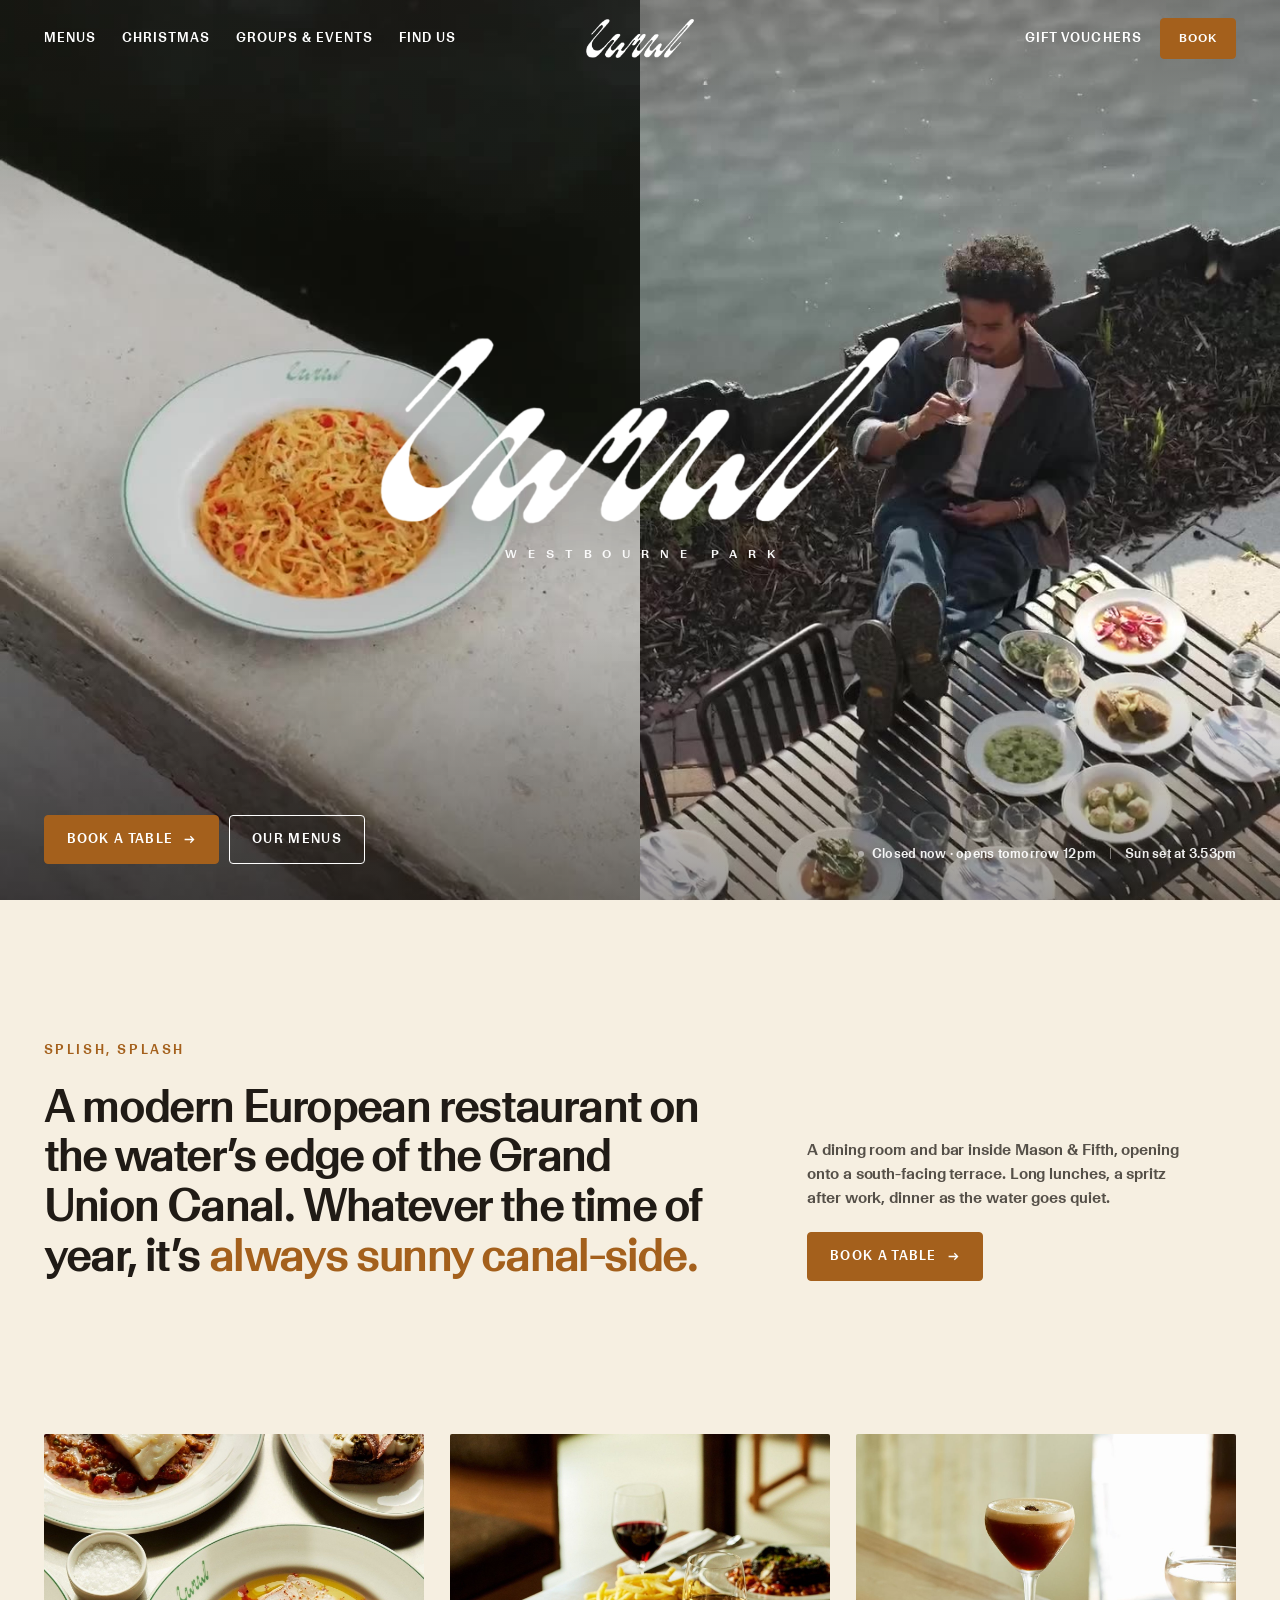
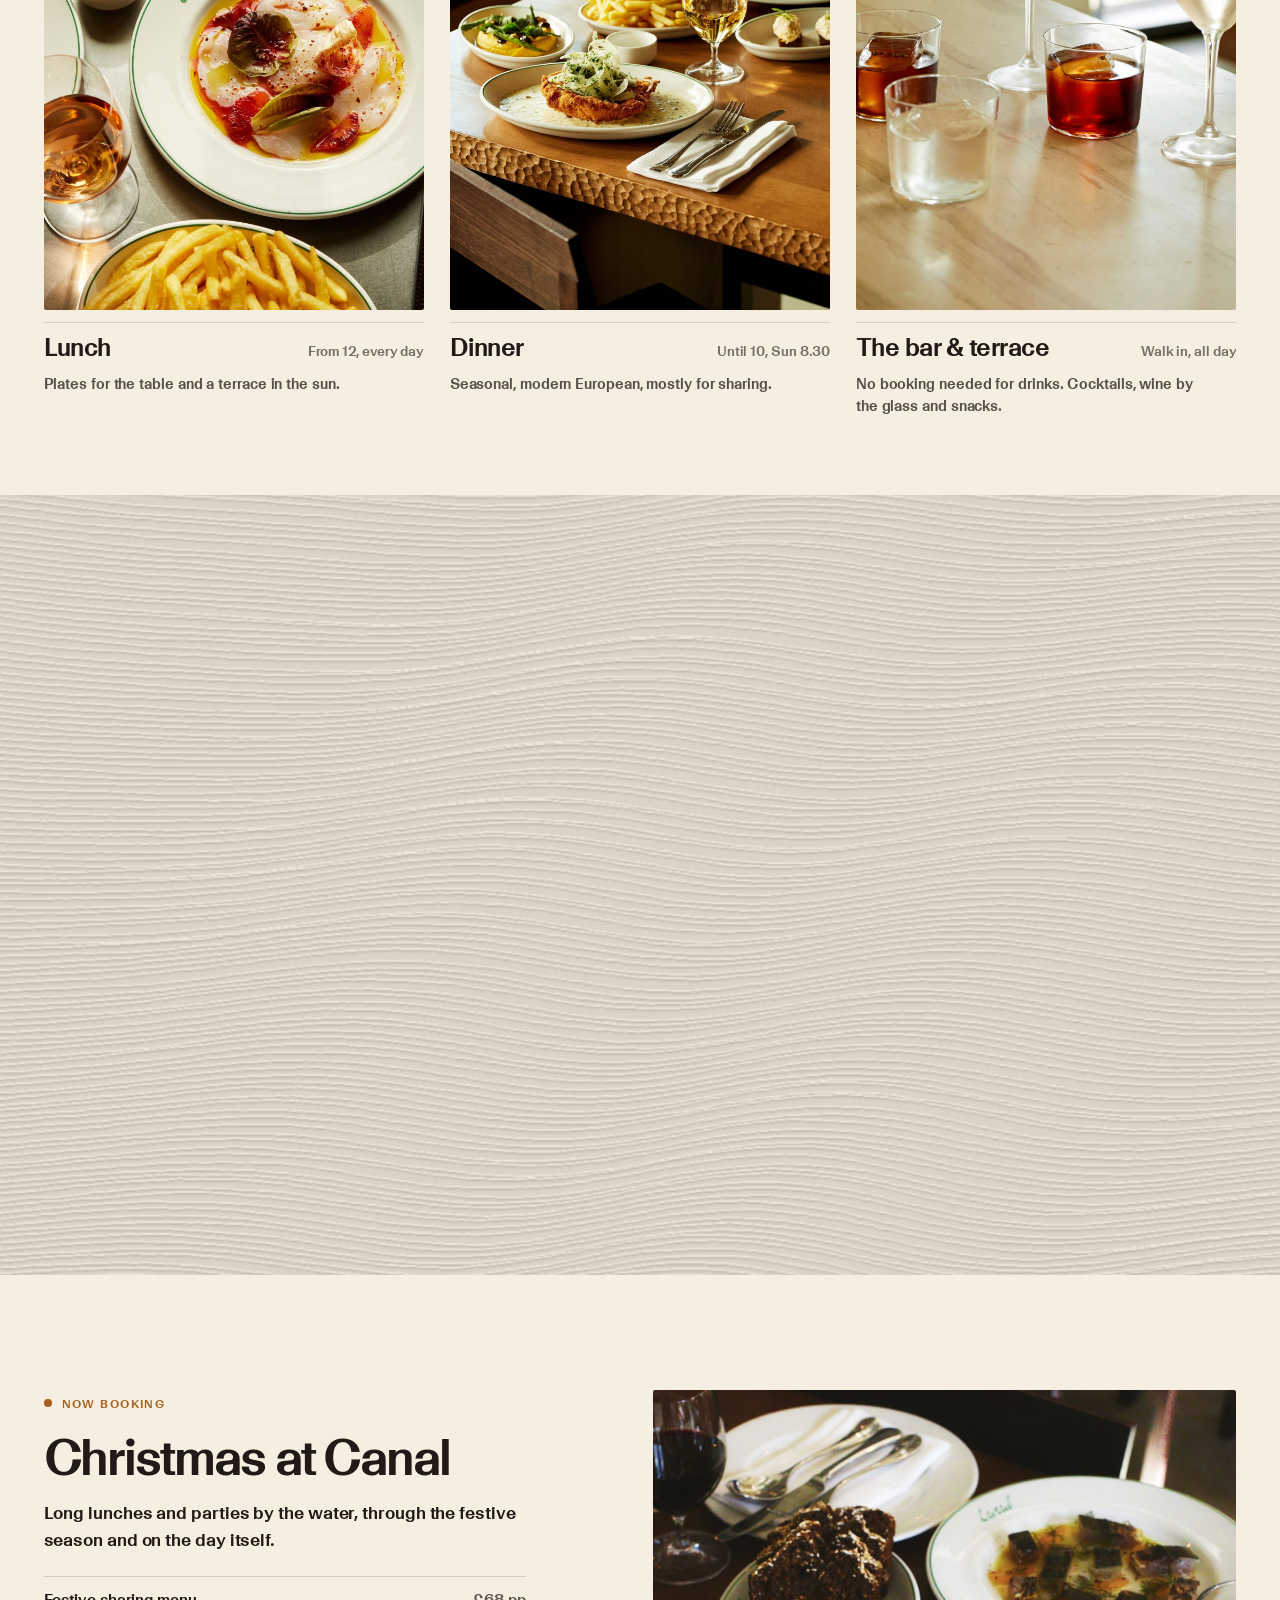
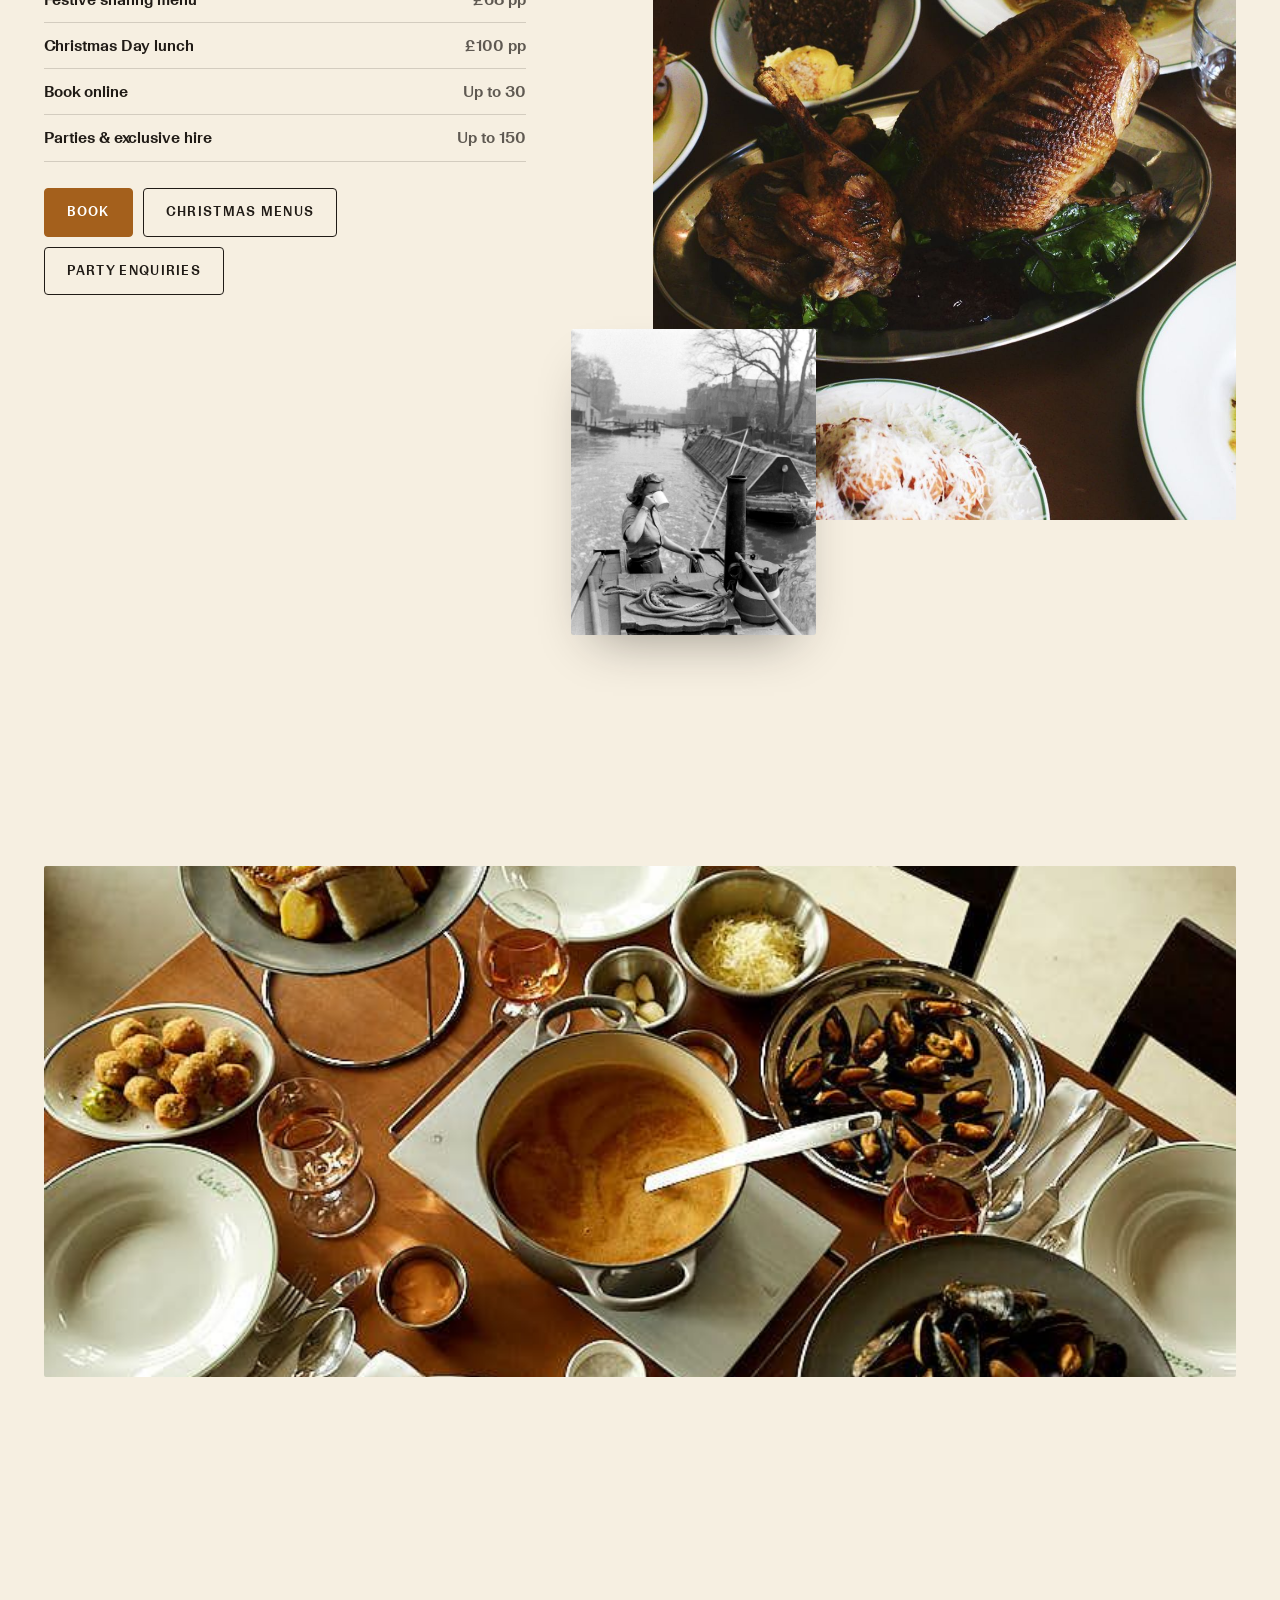
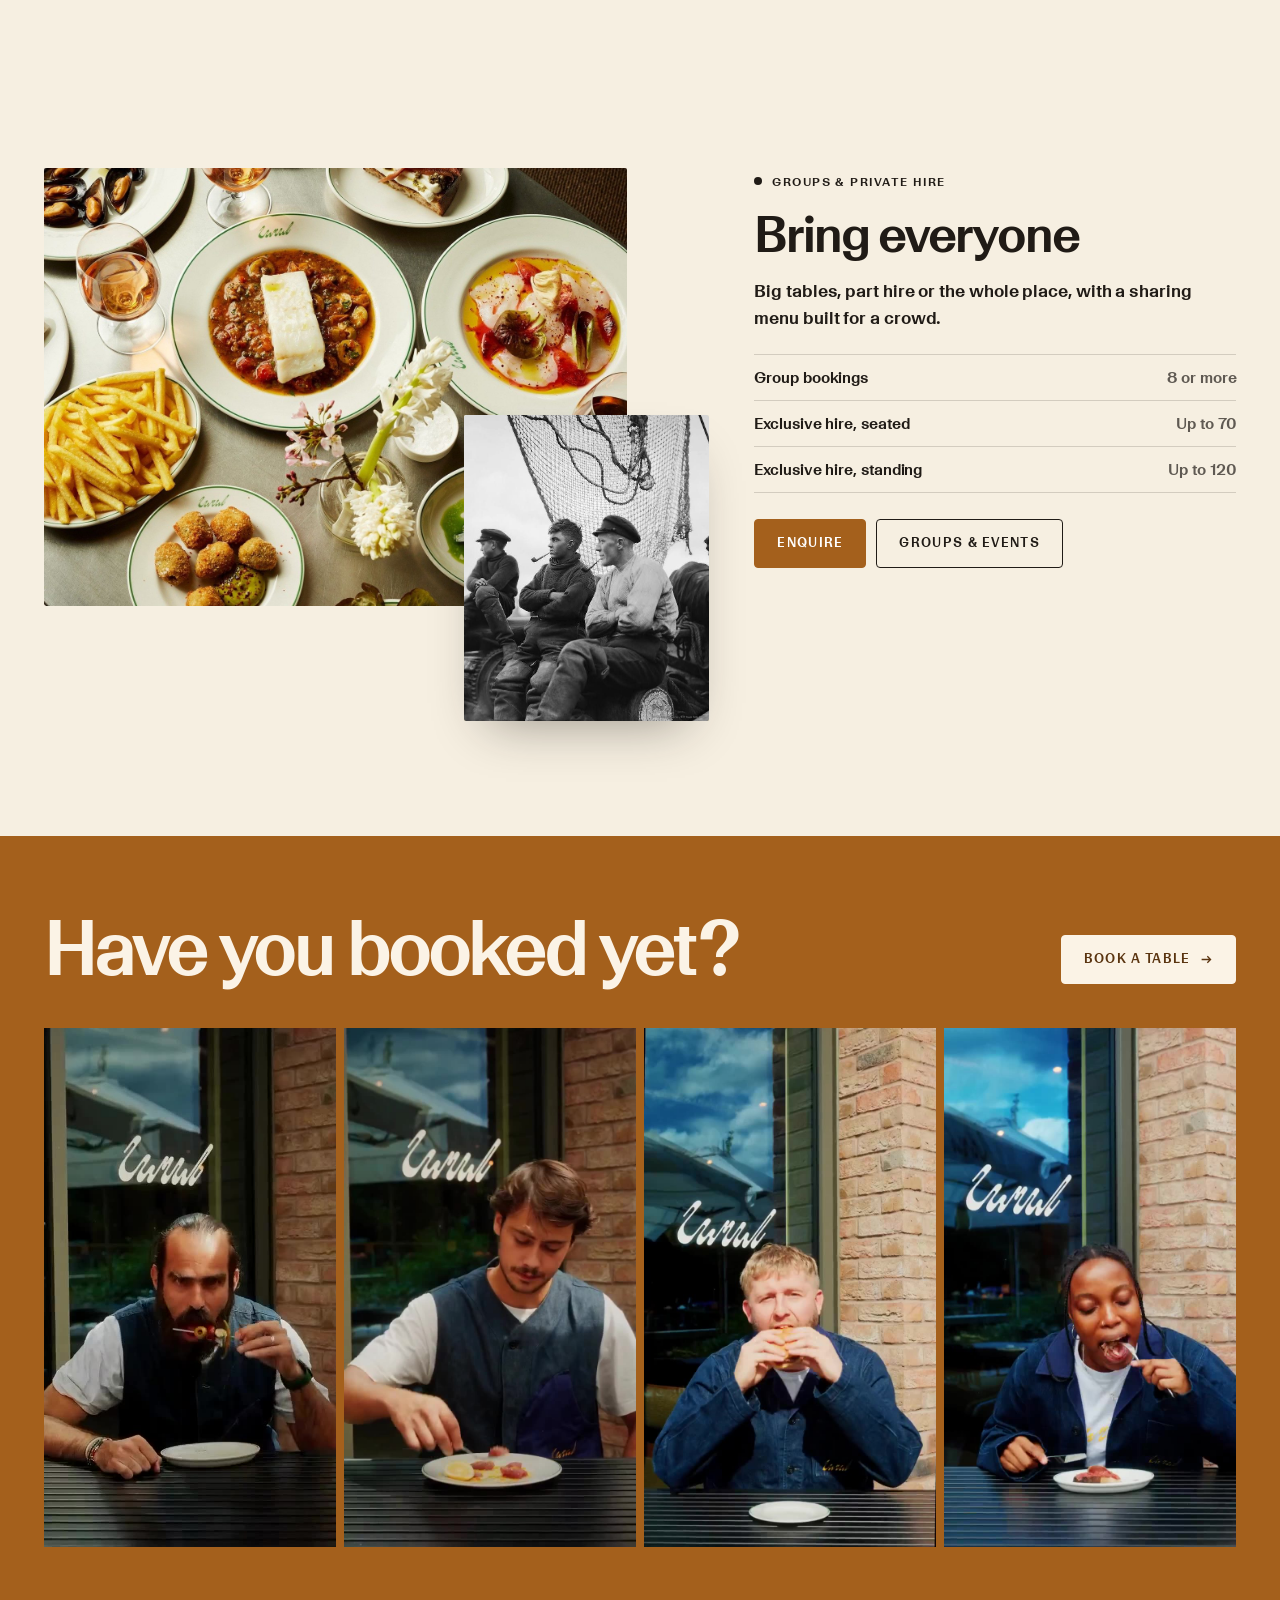
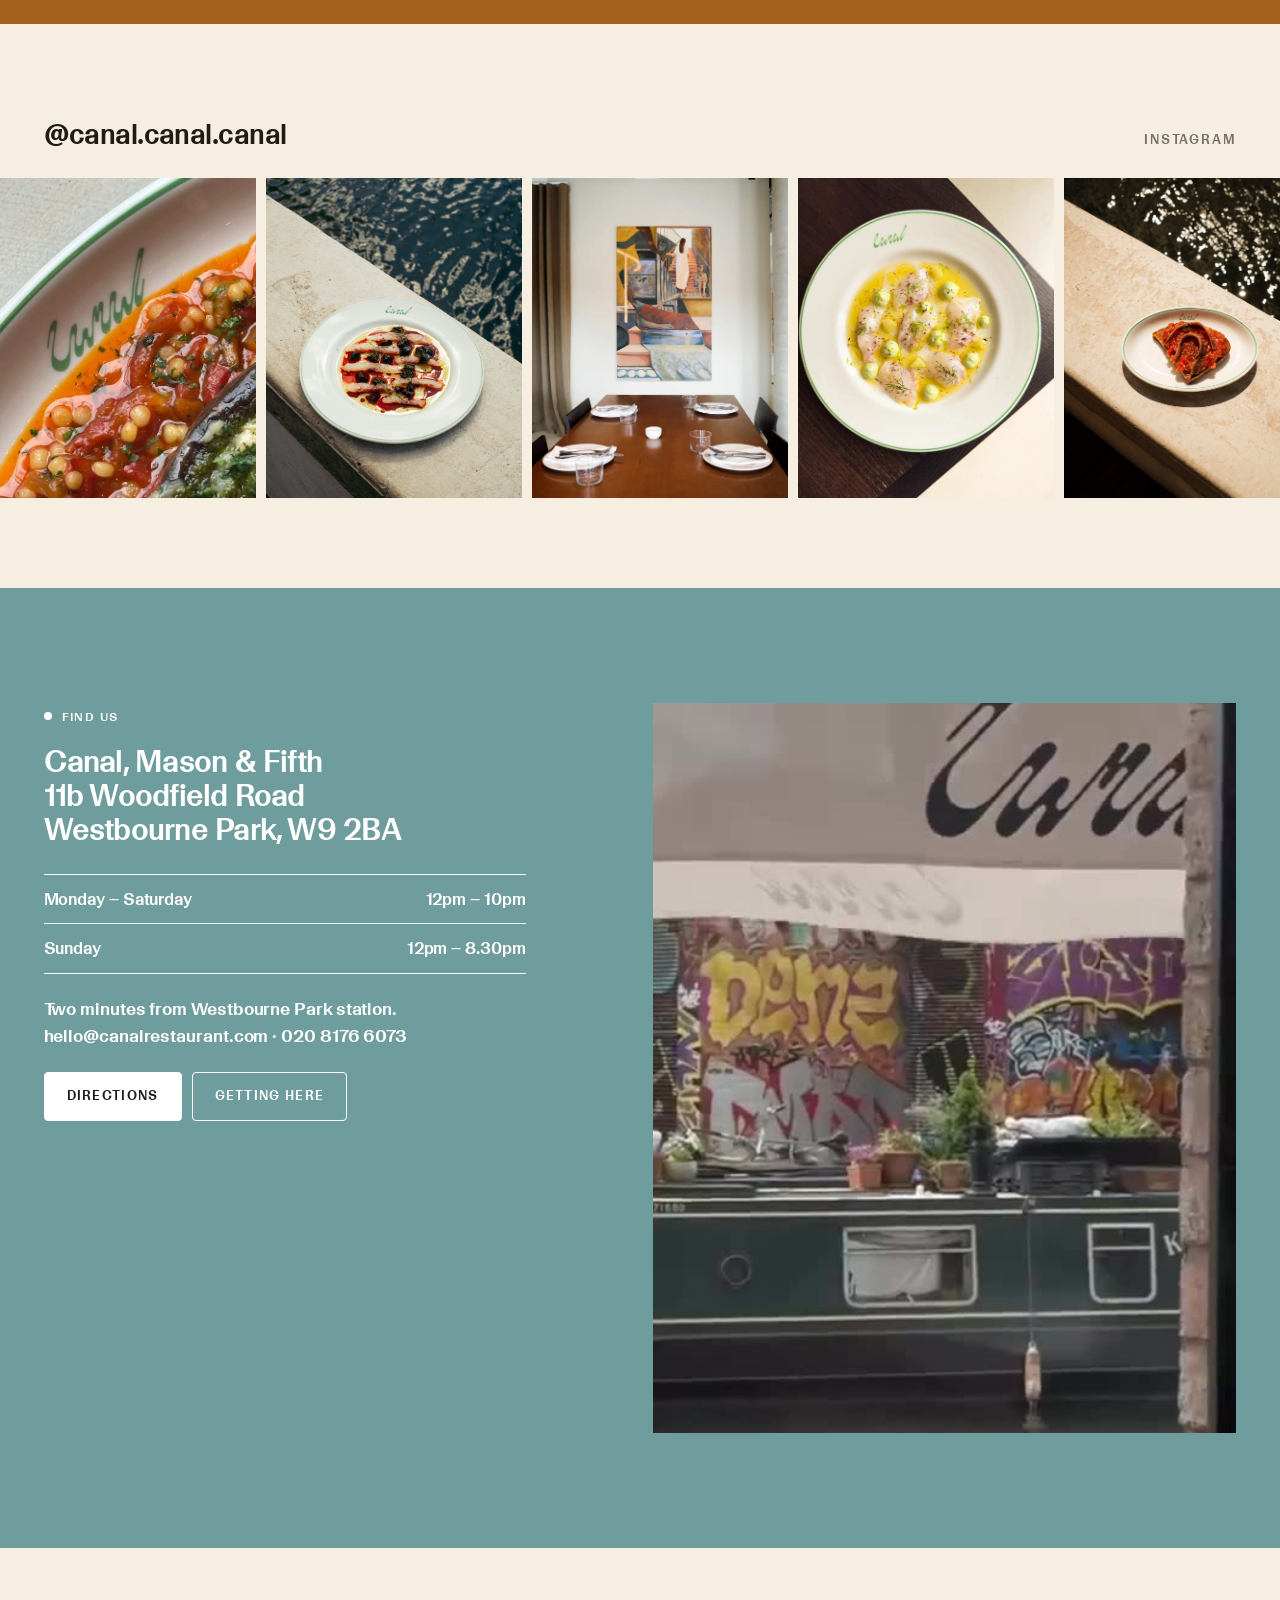
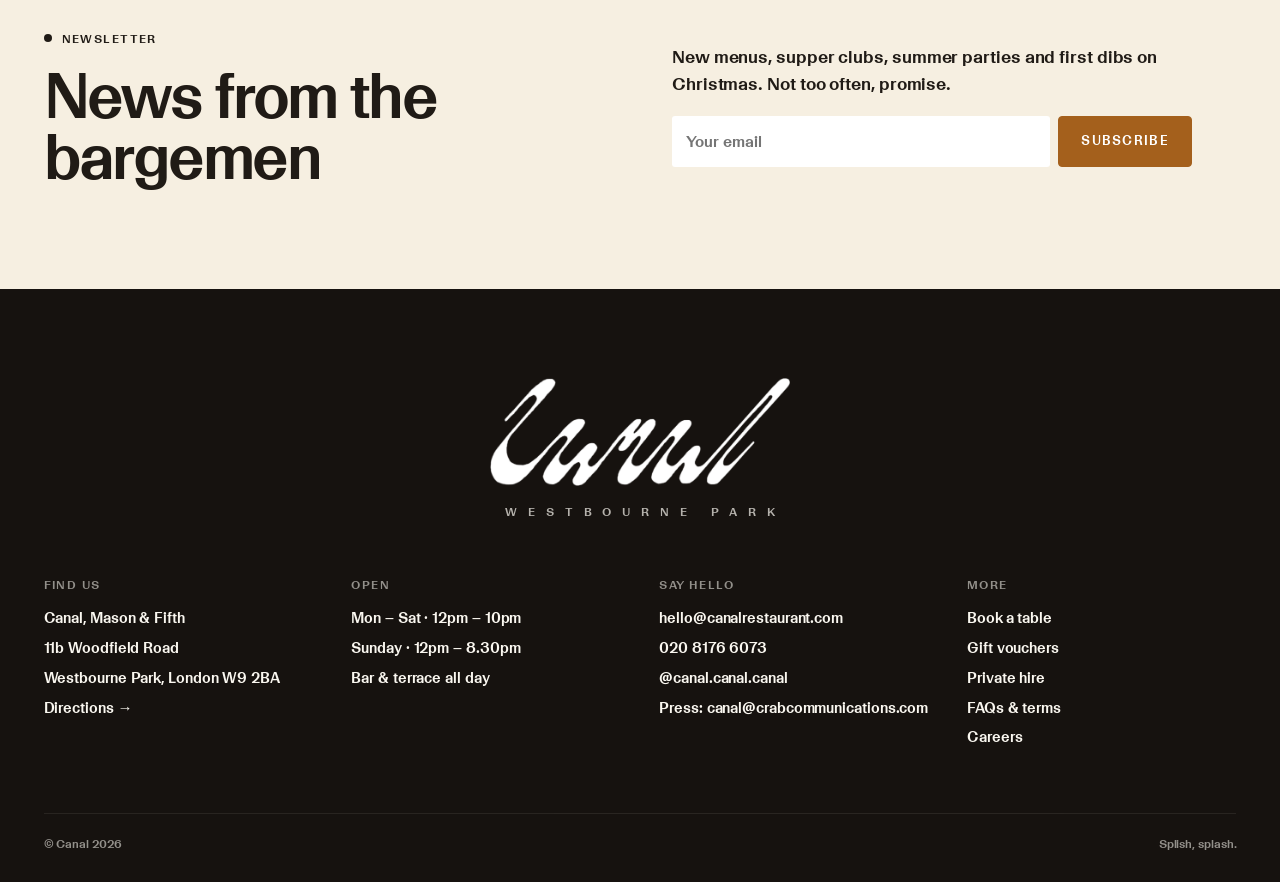
==== index.html @ 9f51e5ac "Christmas price line: normal case Co-Authored-By: Claude Opus 5.5 <noreply@anthropic.com> Claude-Ses" ====
<!DOCTYPE html>
<html lang="en-GB">
<head>
<meta charset="utf-8">
<meta name="viewport" content="width=device-width, initial-scale=1">
<title>Canal | Waterside Restaurant & Terrace, Westbourne Park</title>
<meta name="description" content="Canal is a modern European restaurant on the Grand Union Canal at Westbourne Park, with a sun-soaked south-facing terrace, seasonal menus and cocktails by the water.">
<link rel="canonical" href="https://www.canalrestaurant.com/">
<meta property="og:type" content="website"><meta property="og:title" content="Canal | Waterside Restaurant & Terrace, Westbourne Park">
<meta property="og:description" content="Canal is a modern European restaurant on the Grand Union Canal at Westbourne Park, with a sun-soaked south-facing terrace, seasonal menus and cocktails by the water."><meta property="og:image" content="https://www.canalrestaurant.com/img/og.jpg">
<meta name="twitter:card" content="summary_large_image">
<meta name="theme-color" content="#F8B830">
<link rel="icon" href="img/logo-caramel.png">
<link rel="preload" href="fonts/GeigyLLSub-Medium.woff" as="font" type="font/woff" crossorigin>
<link rel="stylesheet" href="css/style.css?v=29">
<script type="application/ld+json">
{"@context":"https://schema.org","@type":"Restaurant","name":"Canal","url":"https://www.canalrestaurant.com/",
"telephone":"+442081766073","email":"hello@canalrestaurant.com","servesCuisine":"Modern European","priceRange":"££",
"address":{"@type":"PostalAddress","streetAddress":"11b Woodfield Road","addressLocality":"London","postalCode":"W9 2BA","addressCountry":"GB"},
"openingHoursSpecification":[{"@type":"OpeningHoursSpecification","dayOfWeek":["Monday","Tuesday","Wednesday","Thursday","Friday","Saturday"],"opens":"12:00","closes":"22:00"},
{"@type":"OpeningHoursSpecification","dayOfWeek":"Sunday","opens":"12:00","closes":"20:30"}],
"acceptsReservations":"https://www.sevenrooms.com/explore/canalrestaurant/reservations/create/search/","sameAs":["https://www.instagram.com/canal.canal.canal/"]}
</script>
</head>
<body>
<header class="header">
  <nav class="nav" aria-label="Main"><a href="menus.html">Menus</a><a href="festive.html">Christmas</a><a href="groups.html">Groups & events</a><a href="find-us.html">Find us</a></nav>
  <button class="burger" aria-label="Open menu" aria-expanded="false"><span></span><span></span><span></span></button>
  <a class="logo" href="index.html" aria-label="Canal — home"></a>
  <div class="header-right">
    <a class="small" href="https://canalrestaurant.giftpro.co.uk/" target="_blank" rel="noopener">Gift vouchers</a>
    <a class="btn" href="https://www.sevenrooms.com/explore/canalrestaurant/reservations/create/search/" target="_blank" rel="noopener">Book</a>
  </div>
</header>
<div class="menu">
  <a class="big" href="index.html">Home</a><a class="big" href="menus.html">Menus</a><a class="big" href="festive.html">Christmas</a><a class="big" href="groups.html">Groups & events</a><a class="big" href="find-us.html">Find us</a><a class="big" href="faq.html">FAQs</a>
  <div class="menu-foot">
    <a class="btn" href="https://www.sevenrooms.com/explore/canalrestaurant/reservations/create/search/" target="_blank" rel="noopener" style="align-self:flex-start">Book a table</a>
    <a href="https://canalrestaurant.giftpro.co.uk/" target="_blank" rel="noopener">Gift vouchers</a>
    <span>11b Woodfield Road, W9 2BA · 020 8176 6073</span>
  </div>
</div>

<section class="hero split">
  <div class="media">
    <video autoplay muted loop playsinline poster="video/v-wall-pasta.jpg" aria-label="A plate of pasta on the canal wall, the water moving behind"><source src="video/v-wall-pasta.mp4" type="video/mp4"></video>
    <video autoplay muted loop playsinline poster="video/v-terrace-man.jpg" aria-label="Lunch on the terrace beside the canal, seen from above"><source src="video/v-terrace-man.mp4" type="video/mp4"></video>
    <video class="m-only" autoplay muted loop playsinline poster="video/v-terrace-table.jpg" aria-label="A group at lunch on the terrace, seen from above"><source src="video/v-terrace-table.mp4" type="video/mp4"></video>
  </div>
  <div class="center">
    <img src="img/logo-white.png" alt="Canal">
    <span class="spaced">Westbourne Park</span>
  </div>
  <div class="foot">
    <div>
      <div class="btns"><a class="btn" href="https://www.sevenrooms.com/explore/canalrestaurant/reservations/create/search/" target="_blank" rel="noopener">Book a table <svg viewBox="0 0 16 16" fill="none" stroke="currentColor" stroke-width="1.6"><path d="M2 8h11M9 4l4 4-4 4"/></svg></a><a class="btn line" href="menus.html">Our menus</a></div>
    </div>
    <div class="live" data-live aria-live="polite"><span class="live-item">Mon – Sat 12 – 10pm</span><span class="live-item">Sun 12 – 8.30pm</span></div>
  </div>
</section>

<section class="intro-sec">
  <div class="wrap intro-grid">
    <div><p class="splish rv">Splish, splash</p>
    <p class="statement rv">A modern European restaurant on the water’s edge of the Grand Union Canal. Whatever the time of year, it’s <em>always sunny canal-side.</em></p></div>
    <div class="rv"><p class="body" style="margin-bottom:22px">A dining room and bar inside Mason &amp; Fifth, opening onto a south-facing terrace. Long lunches, a spritz after work, dinner as the water goes quiet.</p>
      <div class="btns"><a class="btn" href="https://www.sevenrooms.com/explore/canalrestaurant/reservations/create/search/" target="_blank" rel="noopener">Book a table <svg viewBox="0 0 16 16" fill="none" stroke="currentColor" stroke-width="1.6"><path d="M2 8h11M9 4l4 4-4 4"/></svg></a></div></div>
  </div>
</section>

<!-- Lunch / dinner / festive -->
<section class="sec s">
  <div class="wrap services swipe">
    <a class="rv" href="menus.html"><div class="ph "><img src="img/plates-overhead-a.jpg" alt="Lunch plates on the table at Canal" loading="lazy"></div><div class="row"><h3>Lunch</h3><span>From 12, every day</span></div><p>Plates for the table and a terrace in the sun.</p></a>
    <a class="rv" href="menus.html"><div class="ph "><img src="img/table-schnitzel.jpg" alt="Dinner at Canal with a glass of wine" loading="lazy"></div><div class="row"><h3>Dinner</h3><span>Until 10, Sun 8.30</span></div><p>Seasonal, modern European, mostly for sharing.</p></a>
    <a class="rv" href="menus.html#drinks"><div class="ph "><img src="img/cocktails.jpg" alt="Cocktails on the bar at Canal" loading="lazy"></div><div class="row"><h3>The bar &amp; terrace</h3><span>Walk in, all day</span></div><p>No booking needed for drinks. Cocktails, wine by the glass and snacks.</p></a>
  </div>
</section>

<!-- Menus -->
<section class="menu-reveal" data-reveal>
  <div class="wrap">
    <div class="top rv"><span>Sample menus</span><span>Changes through the week</span></div>
    <a class="mr-row rv" href="menus.html" data-img="img/wall-crudo.jpg"><span class="w">Food</span><span class="m">Lunch &amp; dinner, mostly for sharing</span><img class="thumb" src="img/wall-crudo.jpg" alt=""><svg viewBox="0 0 16 16" fill="none" stroke="currentColor" stroke-width="1.6"><path d="M2 8h11M9 4l4 4-4 4"/></svg></a>
    <a class="mr-row rv" href="menus.html#drinks" data-img="img/cocktails.jpg"><span class="w">Drinks</span><span class="m">Cocktails, beer &amp; wine by the glass</span><img class="thumb" src="img/cocktails.jpg" alt=""><svg viewBox="0 0 16 16" fill="none" stroke="currentColor" stroke-width="1.6"><path d="M2 8h11M9 4l4 4-4 4"/></svg></a>
    <a class="mr-row rv" href="festive.html" data-img="img/festive2.jpg"><span class="w">Christmas</span><span class="m">Festive sharing menu &amp; Christmas Day</span><img class="thumb" src="img/festive2.jpg" alt=""><svg viewBox="0 0 16 16" fill="none" stroke="currentColor" stroke-width="1.6"><path d="M2 8h11M9 4l4 4-4 4"/></svg></a>
  </div>
  <div class="mr-float" aria-hidden="true"><img alt=""></div>
</section>

<!-- What's on now -->
<section class="sec">
  <div class="wrap feat">
    <div class="txt rv">
      <span class="tag" style="color:var(--caramel)">Now booking</span>
      <h2>Christmas at Canal</h2>
      <p class="lead">Long lunches and parties by the water, through the festive season and on the day itself.</p>
      <ul class="facts">
        <li><span>Festive sharing menu</span><span>£68 pp</span></li>
        <li><span>Christmas Day lunch</span><span>£100 pp</span></li>
        <li><span>Book online</span><span>Up to 30</span></li>
        <li><span>Parties &amp; exclusive hire</span><span>Up to 150</span></li>
      </ul>
      <div class="btns"><a class="btn" href="https://www.sevenrooms.com/explore/canalrestaurant/reservations/create/search/" target="_blank" rel="noopener">Book</a><a class="btn line" href="festive.html">Christmas menus</a><a class="btn line" href="https://hamrestaurants.tripleseat.com/party_request/43999" target="_blank" rel="noopener">Party enquiries</a></div>
    </div>
    <div class="media rv">
      <div class="ph big"><img src="img/xmas-5.jpg" alt="Christmas Day lunch at Canal, roast duck in the middle of the table" loading="lazy"></div>
      <figure class="small arch"><div class="ph"><img src="img/archive-barge.jpg" alt="Archive photograph of a woman with a mug on a working barge" loading="lazy"></div></figure>
    </div>
  </div>
</section>

<!-- Bouillabaisse -->
<section class="sec">
  <div class="wrap">
    <div class="ph rv" style="aspect-ratio:21/9"><img src="img/bouillabaisse.jpg" alt="Bouillabaisse served at the table" loading="lazy"></div>
    <div class="wide-txt rv">
      <h2>Bouillabaisse by the water</h2>
      <div><p class="lead">Inspired by Marseille, served in courses for the table. £75 per person, for groups of 6 or more.</p>
        <div class="btns"><a class="btn" href="https://hamrestaurants.tripleseat.com/party_request/43999" target="_blank" rel="noopener">Enquire</a><a class="btn line" href="menus.html#bouillabaisse">View menu</a></div></div>
    </div>
  </div>
</section>

<!-- Groups -->
<section class="sec">
  <div class="wrap feat flip">
    <div class="txt rv">
      <span class="tag">Groups &amp; private hire</span>
      <h2>Bring everyone</h2>
      <p class="lead">Big tables, part hire or the whole place, with a sharing menu built for a crowd.</p>
      <ul class="facts">
        <li><span>Group bookings</span><span>8 or more</span></li>
        <li><span>Exclusive hire, seated</span><span>Up to 70</span></li>
        <li><span>Exclusive hire, standing</span><span>Up to 120</span></li>
      </ul>
      <div class="btns"><a class="btn" href="https://hamrestaurants.tripleseat.com/party_request/43999" target="_blank" rel="noopener">Enquire</a><a class="btn line" href="groups.html">Groups &amp; events</a></div>
    </div>
    <div class="media rv">
      <div class="ph big land"><img src="img/spread-spring.jpg" alt="A long table of sharing plates" loading="lazy"></div>
      <figure class="small arch"><div class="ph"><img src="img/archive-fishermen.jpg" alt="Archive photograph of three fishermen sitting together on deck" loading="lazy"></div></figure>
    </div>
  </div>
</section>

<!-- Staff -->
<section class="sec s booked-band">
  <div class="wrap">
    <div class="booked rv"><h2>Have you booked yet?</h2><div class="btns"><a class="btn" href="https://www.sevenrooms.com/explore/canalrestaurant/reservations/create/search/" target="_blank" rel="noopener">Book a table <svg viewBox="0 0 16 16" fill="none" stroke="currentColor" stroke-width="1.6"><path d="M2 8h11M9 4l4 4-4 4"/></svg></a></div></div>
    <div class="team swipe rv">
      <div class="vid "><video data-inview autoplay muted loop playsinline preload="metadata" poster="video/v-team-1.jpg" aria-label="A member of the Canal team at lunch"><source src="video/v-team-1.mp4" type="video/mp4"></video></div>
      <div class="vid "><video data-inview autoplay muted loop playsinline preload="metadata" poster="video/v-team-2.jpg" aria-label="A member of the Canal team at lunch"><source src="video/v-team-2.mp4" type="video/mp4"></video></div>
      <div class="vid "><video data-inview autoplay muted loop playsinline preload="metadata" poster="video/v-team-3.jpg" aria-label="A member of the Canal team at lunch"><source src="video/v-team-3.mp4" type="video/mp4"></video></div>
      <div class="vid "><video data-inview autoplay muted loop playsinline preload="metadata" poster="video/v-team-4.jpg" aria-label="A member of the Canal team at lunch"><source src="video/v-team-4.mp4" type="video/mp4"></video></div>
    </div>
  </div>
</section>

<!-- Instagram -->
<section class="ig" aria-label="Canal on Instagram">
  <div class="wrap ig-head"><a href="https://www.instagram.com/canal.canal.canal/" target="_blank" rel="noopener">@canal.canal.canal</a><span>Instagram</span></div>
  <div class="ig-track"><a href="https://www.instagram.com/canal.canal.canal/" target="_blank" rel="noopener" tabindex="-1"><img src="img/plate-logo.jpg" alt="" loading="lazy"></a><a href="https://www.instagram.com/canal.canal.canal/" target="_blank" rel="noopener" tabindex="-1"><img src="img/wall-crudo.jpg" alt="" loading="lazy"></a><a href="https://www.instagram.com/canal.canal.canal/" target="_blank" rel="noopener" tabindex="-1"><img src="img/mural.jpg" alt="" loading="lazy"></a><a href="https://www.instagram.com/canal.canal.canal/" target="_blank" rel="noopener" tabindex="-1"><img src="img/crudo.jpg" alt="" loading="lazy"></a><a href="https://www.instagram.com/canal.canal.canal/" target="_blank" rel="noopener" tabindex="-1"><img src="img/wall-toast.jpg" alt="" loading="lazy"></a><a href="https://www.instagram.com/canal.canal.canal/" target="_blank" rel="noopener" tabindex="-1"><img src="img/olives.jpg" alt="" loading="lazy"></a><a href="https://www.instagram.com/canal.canal.canal/" target="_blank" rel="noopener" tabindex="-1"><img src="img/schnitzel.jpg" alt="" loading="lazy"></a><a href="https://www.instagram.com/canal.canal.canal/" target="_blank" rel="noopener" tabindex="-1"><img src="img/archive-tub.jpg" alt="" loading="lazy"></a><a href="https://www.instagram.com/canal.canal.canal/" target="_blank" rel="noopener" tabindex="-1"><img src="img/wall-lemon.jpg" alt="" loading="lazy"></a><a href="https://www.instagram.com/canal.canal.canal/" target="_blank" rel="noopener" tabindex="-1"><img src="img/art-wall.jpg" alt="" loading="lazy"></a><a href="https://www.instagram.com/canal.canal.canal/" target="_blank" rel="noopener" tabindex="-1"><img src="img/crudo-plate.jpg" alt="" loading="lazy"></a><a href="https://www.instagram.com/canal.canal.canal/" target="_blank" rel="noopener" tabindex="-1"><img src="img/archive-swimmer.jpg" alt="" loading="lazy"></a><a href="https://www.instagram.com/canal.canal.canal/" target="_blank" rel="noopener" tabindex="-1"><img src="img/plate-logo.jpg" alt="" loading="lazy"></a><a href="https://www.instagram.com/canal.canal.canal/" target="_blank" rel="noopener" tabindex="-1"><img src="img/wall-crudo.jpg" alt="" loading="lazy"></a><a href="https://www.instagram.com/canal.canal.canal/" target="_blank" rel="noopener" tabindex="-1"><img src="img/mural.jpg" alt="" loading="lazy"></a><a href="https://www.instagram.com/canal.canal.canal/" target="_blank" rel="noopener" tabindex="-1"><img src="img/crudo.jpg" alt="" loading="lazy"></a><a href="https://www.instagram.com/canal.canal.canal/" target="_blank" rel="noopener" tabindex="-1"><img src="img/wall-toast.jpg" alt="" loading="lazy"></a><a href="https://www.instagram.com/canal.canal.canal/" target="_blank" rel="noopener" tabindex="-1"><img src="img/olives.jpg" alt="" loading="lazy"></a><a href="https://www.instagram.com/canal.canal.canal/" target="_blank" rel="noopener" tabindex="-1"><img src="img/schnitzel.jpg" alt="" loading="lazy"></a><a href="https://www.instagram.com/canal.canal.canal/" target="_blank" rel="noopener" tabindex="-1"><img src="img/archive-tub.jpg" alt="" loading="lazy"></a><a href="https://www.instagram.com/canal.canal.canal/" target="_blank" rel="noopener" tabindex="-1"><img src="img/wall-lemon.jpg" alt="" loading="lazy"></a><a href="https://www.instagram.com/canal.canal.canal/" target="_blank" rel="noopener" tabindex="-1"><img src="img/art-wall.jpg" alt="" loading="lazy"></a><a href="https://www.instagram.com/canal.canal.canal/" target="_blank" rel="noopener" tabindex="-1"><img src="img/crudo-plate.jpg" alt="" loading="lazy"></a><a href="https://www.instagram.com/canal.canal.canal/" target="_blank" rel="noopener" tabindex="-1"><img src="img/archive-swimmer.jpg" alt="" loading="lazy"></a></div>
</section>

<!-- Find us -->
<section class="sec water">
  <div class="wrap feat">
    <div class="txt rv">
      <span class="tag">Find us</span>
      <p class="addr">Canal, Mason &amp; Fifth<br>11b Woodfield Road<br>Westbourne Park, W9 2BA</p>
      <ul class="hours"><li><span>Monday – Saturday</span><span>12pm – 10pm</span></li><li><span>Sunday</span><span>12pm – 8.30pm</span></li></ul>
      <p class="body" style="margin-top:22px">Two minutes from Westbourne Park station.<br>hello@canalrestaurant.com · 020 8176 6073</p>
      <div class="btns" style="margin-top:22px"><a class="btn white" href="https://maps.google.com/?q=Canal+Restaurant+11b+Woodfield+Road+London+W9+2BA" target="_blank" rel="noopener">Directions</a><a class="btn line" href="find-us.html">Getting here</a></div>
    </div>
    <div class="media rv">
      <div class="vid big"><video data-inview autoplay muted loop playsinline preload="metadata" poster="video/v-exterior.jpg" aria-label="The Canal canopy over the terrace and the canal"><source src="video/v-exterior.mp4" type="video/mp4"></video></div>
    </div>
  </div>
</section>

<section class="sec s ">
  <div class="wrap grid2">
    <div class="rv"><span class="tag">Newsletter</span><h2 class="h2">News from the bargemen</h2></div>
    <div class="rv">
      <p class="body" style="margin-bottom:18px">New menus, supper clubs, summer parties and first dibs on Christmas. Not too often, promise.</p>
      <form class="signup"><label class="sr" for="em">Email</label><input id="em" type="email" placeholder="Your email" required><button class="btn" type="submit">Subscribe</button></form>
      <p class="msg" aria-live="polite"></p>
    </div>
  </div>
</section>

<footer class="footer">
  <div class="wrap">
    <img class="big-logo" src="img/logo-white.png" alt="Canal">
    <span class="spaced">Westbourne Park</span>
    <div class="fgrid">
      <div><h4>Find us</h4><ul><li>Canal, Mason &amp; Fifth</li><li>11b Woodfield Road</li><li>Westbourne Park, London W9 2BA</li><li><a href="https://maps.google.com/?q=Canal+Restaurant+11b+Woodfield+Road+London+W9+2BA" target="_blank" rel="noopener">Directions →</a></li></ul></div>
      <div><h4>Open</h4><ul><li>Mon – Sat · 12pm – 10pm</li><li>Sunday · 12pm – 8.30pm</li><li>Bar &amp; terrace all day</li></ul></div>
      <div><h4>Say hello</h4><ul><li><a href="mailto:hello@canalrestaurant.com">hello@canalrestaurant.com</a></li><li><a href="tel:+442081766073">020 8176 6073</a></li><li><a href="https://www.instagram.com/canal.canal.canal/" target="_blank" rel="noopener">@canal.canal.canal</a></li><li>Press: <a href="mailto:canal@crabcommunications.com">canal@crabcommunications.com</a></li></ul></div>
      <div><h4>More</h4><ul><li><a href="https://www.sevenrooms.com/explore/canalrestaurant/reservations/create/search/" target="_blank" rel="noopener">Book a table</a></li><li><a href="https://canalrestaurant.giftpro.co.uk/" target="_blank" rel="noopener">Gift vouchers</a></li><li><a href="groups.html">Private hire</a></li><li><a href="faq.html">FAQs &amp; terms</a></li><li><a href="mailto:careers@canalrestaurant.com">Careers</a></li></ul></div>
    </div>
    <div class="fbottom"><span>© Canal 2026</span><span>Splish, splash.</span></div>
  </div>
</footer>
<script src="js/config.js?v=7"></script>
<script src="js/site.js?v=9"></script>
<script src="js/live.js?v=7"></script>
<script src="js/ripple.js?v=7"></script>
<script src="js/menus.js?v=7"></script>
</body>
</html>
---- css/style.css ----
/* ============================================================
   CANAL — Westbourne Park
   One typeface (Geigy LL Sub, as on the current site) + the script logo.
   Palette lifted from the brand: butter, mustard, caramel, blush, canal water, ink.
   ============================================================ */

@font-face{
  font-family:"Geigy";
  src:url("../fonts/GeigyLLSub-Medium.woff") format("woff");
  font-weight:400 700;font-style:normal;font-display:swap;
}

:root{
  --paper:#FAF7F0;
  --butter:#FFF3BD;
  --mustard:#F8B830;
  --caramel:#A4601C;
  --caramel-deep:#8A4F14;
  --blush:#FFDEDE;
  --pink:#F099A0;
  --water:#6F9C9C;
  --water-deep:#4E7C7D;
  --ink:#201B16;
  --night:#201B16;
  --cream:#FAF7F0;
  --rim:#3F8A4F;
  --card:#EEE9A6;
  --line:rgba(32,27,22,.16);

  --font:"Geigy","Helvetica Neue",Helvetica,Arial,sans-serif;
  --max:1360px;
  --g:clamp(18px,3.4vw,48px);
  --ease:cubic-bezier(.22,.7,.2,1);
}

*{box-sizing:border-box}
html{scroll-behavior:smooth;-webkit-text-size-adjust:100%}
body{margin:0;background:var(--paper);color:var(--ink);font-family:var(--font);font-size:17px;line-height:1.45;letter-spacing:-.005em;-webkit-font-smoothing:antialiased}
img,video{display:block;max-width:100%}
a{color:inherit;text-decoration:none}
button{font:inherit;color:inherit}
h1,h2,h3,h4,p{margin:0}
h1,h2,h3{font-weight:500;letter-spacing:-.025em;line-height:1}
.wrap{max-width:var(--max);margin:0 auto;padding:0 var(--g)}
.sr{position:absolute;left:-9999px}

/* small label */
.tag{display:inline-block;font-size:12px;letter-spacing:.12em;text-transform:uppercase;margin-bottom:18px}
.tag::before{content:"";display:inline-block;width:8px;height:8px;border-radius:50%;background:currentColor;margin-right:10px;vertical-align:1px}

/* spaced C A N A L under the script, as on the lockup */
.spaced{letter-spacing:.9em;text-transform:uppercase;font-size:12px;padding-left:.9em}

/* ---------- Buttons ---------- */
.btn{display:inline-flex;align-items:center;gap:10px;padding:14px 22px;border-radius:4px;background:var(--caramel);color:#fff;font-size:13px;letter-spacing:.1em;text-transform:uppercase;border:1px solid var(--caramel);transition:background .25s var(--ease),transform .25s var(--ease),color .25s;cursor:pointer;white-space:nowrap}
.btn:hover{background:var(--caramel-deep);border-color:var(--caramel-deep);transform:translateY(-2px)}
.btn.line{background:transparent;color:inherit;border-color:currentColor}
.btn.line:hover{background:var(--ink);color:var(--paper);border-color:var(--ink)}
.on-dark .btn.line:hover,.hero .btn.line:hover{background:#fff;color:var(--night);border-color:#fff}
.btn.white{background:#fff;color:var(--night);border-color:#fff}
.btn.white:hover{background:var(--butter);border-color:var(--butter)}
.btn svg{width:13px;height:13px}
.btns{display:flex;flex-wrap:wrap;gap:10px}
.arrow{display:inline-flex;align-items:center;gap:8px;white-space:nowrap;font-size:13px;letter-spacing:.1em;text-transform:uppercase;border-bottom:1px solid currentColor;padding-bottom:3px}
.arrow:hover{opacity:.65}
.arrow svg{width:13px;height:13px;flex:none}

/* ---------- Header ---------- */
.header{position:fixed;inset:0 0 auto;z-index:60;display:grid;grid-template-columns:1fr auto 1fr;align-items:center;padding:18px var(--g);color:#fff;transition:background .35s var(--ease),color .35s,padding .35s}
.header .logo{justify-self:center;display:block;width:108px;height:39px;background:url(../img/logo-white.png) center/contain no-repeat;transition:width .35s var(--ease)}
.header.solid{background:var(--paper);color:var(--ink);padding:12px var(--g);box-shadow:0 1px 0 var(--line)}
.header.solid .logo{background-image:url(../img/logo-ink.png);width:92px}
.nav{display:flex;gap:26px;font-size:13px;letter-spacing:.08em;text-transform:uppercase}
.nav a{position:relative;padding:4px 0}
.nav a::after{content:"";position:absolute;left:0;right:100%;bottom:0;height:1px;background:currentColor;transition:right .3s var(--ease)}
.nav a:hover::after,.nav a[aria-current=page]::after{right:0}
.header-right{justify-self:end;display:flex;gap:18px;align-items:center}
.header-right .small{font-size:13px;letter-spacing:.08em;text-transform:uppercase}
.header .btn{padding:11px 18px;font-size:12px}
.burger{display:none;background:none;border:0;cursor:pointer;padding:6px;justify-self:start}
.burger span{display:block;width:24px;height:1.5px;background:currentColor;margin:6px 0;transition:.3s var(--ease)}
.menu{position:fixed;inset:0;z-index:55;background:var(--mustard);color:var(--night);padding:110px var(--g) 40px;display:flex;flex-direction:column;gap:4px;transform:translateY(-102%);transition:transform .55s var(--ease)}
.menu{visibility:hidden;transition:transform .55s var(--ease),visibility 0s .55s}
.menu.open{transform:none;visibility:visible;transition:transform .55s var(--ease)}
.menu a.big{font-size:clamp(40px,11vw,64px);letter-spacing:-.03em;line-height:1.08}
.menu .menu-foot{margin-top:auto;display:flex;flex-direction:column;gap:10px;font-size:14px}
body.locked{overflow:hidden}
body.locked .header{color:var(--night);background:transparent;box-shadow:none}
body.locked .header .logo{background-image:url(../img/logo-ink.png)}
body.locked .burger span:nth-child(1){transform:translateY(7.5px) rotate(45deg)}
body.locked .burger span:nth-child(2){opacity:0}
body.locked .burger span:nth-child(3){transform:translateY(-7.5px) rotate(-45deg)}

/* ---------- Hero ---------- */
.hero{position:relative;height:100svh;min-height:600px;color:#fff;overflow:hidden;background:var(--night)}
.hero .media{position:absolute;inset:0}
.hero .media video,.hero .media img{width:100%;height:100%;object-fit:cover}
.hero::after{content:"";position:absolute;inset:0;background:linear-gradient(180deg,rgba(32,27,22,.35) 0%,rgba(32,27,22,0) 25%,rgba(32,27,22,0) 55%,rgba(32,27,22,.55) 100%)}
.hero .center{position:absolute;inset:0;z-index:2;display:flex;flex-direction:column;align-items:center;justify-content:center;gap:22px;text-align:center}
.hero .center img{width:min(62vw,560px);filter:drop-shadow(0 4px 30px rgba(0,0,0,.25))}
.hero .foot{position:absolute;z-index:2;left:0;right:0;bottom:0;padding:0 var(--g) clamp(22px,4vh,40px);display:flex;justify-content:space-between;align-items:flex-end;gap:20px;flex-wrap:wrap}
.hero .foot p{font-size:clamp(18px,1.7vw,24px);max-width:22ch;line-height:1.15}
.hero .hours{font-size:13px;letter-spacing:.08em;text-transform:uppercase;text-align:right;line-height:1.7}

/* page hero */
.phero{position:relative;min-height:78svh;display:flex;align-items:flex-end;color:#fff;overflow:hidden;background:var(--night)}
.phero .media{position:absolute;inset:0}
.phero .media img,.phero .media video{width:100%;height:100%;object-fit:cover}
.phero::after{content:"";position:absolute;inset:0;background:linear-gradient(180deg,rgba(32,27,22,.3),rgba(32,27,22,0) 30%,rgba(32,27,22,.6))}
.phero .in{position:relative;z-index:2;padding:0 var(--g) clamp(32px,6vh,64px);width:100%}
.phero h1{font-size:clamp(48px,8.5vw,128px);letter-spacing:-.045em;line-height:.92;max-width:12ch}
.phero.flat{min-height:auto;background:var(--butter);color:var(--ink)}
.phero.flat::after{display:none}
.phero.flat .in{padding-top:150px;padding-bottom:60px}

/* ---------- Ticker ---------- */
.ticker{background:var(--mustard);color:var(--night);overflow:hidden;white-space:nowrap;padding:14px 0;font-size:clamp(18px,1.8vw,24px);letter-spacing:-.01em}
.ticker .t{display:inline-flex;animation:tick 38s linear infinite}
.ticker span{display:inline-flex;align-items:center;gap:26px;padding-right:26px}
.ticker span i{display:inline-block;width:34px;height:12px;background:url("data:image/svg+xml;utf8,<svg xmlns='http://www.w3.org/2000/svg' viewBox='0 0 34 12'><path d='M1 6c4-6 8-6 12 0s8 6 12 0 6-4 8-2' fill='none' stroke='%23201B16' stroke-width='1.6' stroke-linecap='round'/></svg>") center/contain no-repeat}
@keyframes tick{to{transform:translateX(-50%)}}
@media (prefers-reduced-motion:reduce){.ticker .t{animation:none}}

/* wave divider */
.wave{height:22px;background:url("data:image/svg+xml;utf8,<svg xmlns='http://www.w3.org/2000/svg' viewBox='0 0 60 22'><path d='M0 11c7.5-10 15-10 22.5 0S37.5 21 45 11s11-8 15-5' fill='none' stroke='%23A4601C' stroke-width='2.2' stroke-linecap='round'/></svg>") left center/60px 22px repeat-x;opacity:.9}
.wave.ink{filter:brightness(.25)}

/* ---------- Sections ---------- */
.sec{padding:clamp(70px,9vw,140px) 0}
.sec.s{padding:clamp(48px,6vw,90px) 0}
.butter{background:var(--butter)}
.blush{background:var(--blush)}
.mustard{background:var(--mustard)}
.water{background:var(--water);color:#fff}
.ink-bg{background:var(--night);color:var(--cream)}
.on-dark{color:#fff}

.statement{font-size:clamp(28px,3.8vw,56px);line-height:1.08;letter-spacing:-.03em;max-width:24ch}
.statement em{font-style:normal;color:var(--caramel)}
.water .statement em,.ink-bg .statement em{color:var(--butter)}
.h2{font-size:clamp(36px,5vw,76px);letter-spacing:-.04em;line-height:.95;margin-bottom:24px}
.h3{font-size:clamp(24px,2.4vw,34px);letter-spacing:-.025em;margin-bottom:12px}
.body{font-size:18px;line-height:1.5;max-width:46ch}
.body+.body{margin-top:14px}
.muted{opacity:.72}

.grid2{display:grid;grid-template-columns:1fr 1fr;gap:clamp(28px,5vw,90px);align-items:center}
.grid2.top{align-items:start}
.rev>:first-child{order:2}

/* photo */
.ph{position:relative;overflow:hidden;border-radius:2px;background:var(--butter)}
.ph img,.ph video{width:100%;height:100%;object-fit:cover;transition:transform 1.4s var(--ease)}
.ph:hover img{transform:scale(1.035)}
.r45{aspect-ratio:4/5}.r32{aspect-ratio:3/2}.r11{aspect-ratio:1}.r916{aspect-ratio:9/16}.r34{aspect-ratio:3/4}
.ph .cap{position:absolute;left:12px;bottom:10px;font-size:11px;letter-spacing:.1em;text-transform:uppercase;color:#fff;text-shadow:0 1px 8px rgba(0,0,0,.4)}

/* intro collage */
/* intro collage */
.collage{display:grid;grid-template-columns:repeat(12,1fr);gap:16px;margin-top:clamp(48px,6vw,90px);align-items:start}
.collage .a{grid-column:1/6}
.collage .b{grid-column:7/13;margin-top:clamp(40px,8vw,120px)}
.collage .note{grid-column:2/6;font-size:15px;max-width:34ch}
.collage .c{grid-column:8/12}
.collage .a .ph{aspect-ratio:4/5}.collage .b .ph{aspect-ratio:3/2}.collage .c .ph{aspect-ratio:1}
/* feature cards */
.cards{display:grid;grid-template-columns:repeat(3,1fr);gap:clamp(16px,2vw,28px)}
.card{display:flex;flex-direction:column;gap:16px;background:#fff;padding:14px 14px 22px;border-radius:2px;transition:transform .4s var(--ease)}
.card:hover{transform:translateY(-4px)}
.card .ph{aspect-ratio:4/5}
.card .h3{margin:6px 6px 0}
.card p{margin:0 6px;font-size:16px;opacity:.78}
.card .arrow{margin:auto 6px 0;align-self:flex-start}
.card .pill{position:absolute;top:12px;left:12px;background:var(--mustard);color:var(--night);font-size:11px;letter-spacing:.1em;text-transform:uppercase;padding:6px 10px;border-radius:99px}

/* menus list */
.menus{border-top:1px solid var(--line)}
.mrow{display:grid;grid-template-columns:1.1fr 1.6fr auto;gap:24px;align-items:center;padding:26px 0;border-bottom:1px solid var(--line);transition:padding .35s var(--ease)}
.mrow:hover{padding-left:12px}
.mrow h3{font-size:clamp(26px,2.8vw,40px);letter-spacing:-.03em}
.mrow p{font-size:16px;opacity:.75;max-width:48ch}

/* dish lists */
.price{font-size:clamp(46px,6vw,88px);letter-spacing:-.05em;line-height:1;margin:6px 0 10px}
.price small{font-size:16px;letter-spacing:0;opacity:.7;margin-left:8px}
.dishes{display:grid;grid-template-columns:1fr 1fr;gap:clamp(28px,4vw,64px)}
.dishes h4{font-size:12px;letter-spacing:.12em;text-transform:uppercase;font-weight:500;padding-bottom:10px;margin-bottom:6px;border-bottom:1px solid var(--line)}
.dishes ul{list-style:none;margin:0 0 30px;padding:0}
.dishes li{padding:8px 0;font-size:17px;display:flex;justify-content:space-between;gap:16px}
.dishes li small{opacity:.6;white-space:nowrap;font-size:14px}
.fine{font-size:13px;opacity:.65;max-width:56ch}

/* stats */
.stats{display:grid;grid-template-columns:repeat(4,1fr);gap:12px}
.stats div{background:rgba(255,255,255,.55);padding:26px 22px;border-radius:2px}
.stats b{display:block;font-weight:500;font-size:clamp(44px,5vw,76px);letter-spacing:-.05em;line-height:1;margin-bottom:10px}
.stats span{font-size:12px;letter-spacing:.1em;text-transform:uppercase;opacity:.75}

/* reels (vertical videos) */
.reels{display:grid;grid-template-columns:repeat(4,1fr);gap:12px}
.reels .ph{aspect-ratio:9/16;border-radius:2px}

/* gallery */
.gallery{display:grid;grid-template-columns:repeat(4,1fr);gap:10px}
.gallery .ph{aspect-ratio:4/5}
.gallery .wide{grid-column:span 2;aspect-ratio:auto}

/* visit */
.hours{list-style:none;margin:0;padding:0;border-top:1px solid currentColor}
.hours li{display:flex;justify-content:space-between;padding:12px 0;border-bottom:1px solid currentColor;font-size:17px}
.addr{font-size:clamp(24px,2.4vw,34px);letter-spacing:-.025em;line-height:1.12;margin-bottom:26px}
.map{aspect-ratio:4/3;border-radius:2px;overflow:hidden;background:var(--butter)}
.map iframe{width:100%;height:100%;border:0;filter:grayscale(.2) sepia(.15)}

.info{display:grid;grid-template-columns:repeat(3,1fr);gap:clamp(22px,3vw,44px)}
.info h3{font-size:22px;letter-spacing:-.02em;margin-bottom:8px}
.info p{font-size:16px;opacity:.8}

/* forms */
.form{display:grid;grid-template-columns:1fr 1fr;gap:16px 18px}
.form .full{grid-column:1/-1}
.field{display:flex;flex-direction:column;gap:6px}
.field label{font-size:12px;letter-spacing:.1em;text-transform:uppercase;opacity:.7}
.field input,.field select,.field textarea{background:#fff;border:1px solid transparent;border-radius:3px;padding:13px 14px;font:inherit;font-size:16px;color:var(--night);outline:none;transition:border-color .2s}
.field input:focus,.field select:focus,.field textarea:focus{border-color:var(--caramel)}
.field textarea{min-height:110px;resize:vertical}
.form .btn{justify-self:start}
.msg{font-size:14px;min-height:1.3em;margin-top:8px}

.signup{display:flex;gap:8px;max-width:520px}
.signup input{flex:1;background:#fff;border:0;border-radius:3px;padding:14px;font:inherit;font-size:16px;color:var(--night);outline:none}

/* faq */
.faq-group{margin-bottom:48px}
.faq-group h3{font-size:12px;letter-spacing:.12em;text-transform:uppercase;font-weight:500;opacity:.65;margin-bottom:6px}
.faq details{border-bottom:1px solid var(--line)}
.faq details:first-child{border-top:1px solid var(--line)}
.faq summary{list-style:none;cursor:pointer;display:flex;justify-content:space-between;gap:20px;padding:20px 0;font-size:clamp(19px,1.8vw,24px);letter-spacing:-.02em}
.faq summary::-webkit-details-marker{display:none}
.faq summary::after{content:"+";font-size:24px;line-height:1;color:var(--caramel);transition:transform .3s var(--ease)}
.faq details[open] summary::after{transform:rotate(45deg)}
.faq .a{padding:0 0 22px;max-width:60ch;opacity:.82}
.legal{max-width:68ch;font-size:15px;line-height:1.6}
.legal h3{font-size:22px;margin:30px 0 8px}

/* big sign-off */
.signoff{text-align:center;padding:clamp(90px,13vw,190px) var(--g)}
.signoff h2{font-size:clamp(46px,9vw,150px);letter-spacing:-.055em;line-height:.9;margin-bottom:34px}
.signoff .btns{justify-content:center}

/* ---------- Footer ---------- */
.footer{background:#16120F;color:var(--cream);padding:clamp(60px,7vw,100px) 0 28px}
.footer .big-logo{width:min(80vw,760px);margin:0 auto clamp(40px,6vw,80px)}
.footer .spaced{display:block;text-align:center;margin:-40px 0 60px;opacity:.7}
.fgrid{display:grid;grid-template-columns:repeat(4,1fr);gap:clamp(22px,3vw,48px);margin-bottom:56px}
.fgrid h4{font-size:12px;letter-spacing:.12em;text-transform:uppercase;font-weight:500;opacity:.55;margin-bottom:14px}
.fgrid ul{list-style:none;margin:0;padding:0}
.fgrid li{margin-bottom:8px;font-size:15px}
.fgrid a:hover{color:var(--mustard)}
.fbottom{display:flex;justify-content:space-between;gap:14px;flex-wrap:wrap;font-size:12px;opacity:.55;border-top:1px solid rgba(250,247,240,.15);padding-top:22px}

/* ---------- Reveal ---------- */
.rv{opacity:0;transform:translateY(24px);transition:opacity .9s var(--ease),transform .9s var(--ease)}
.rv.in{opacity:1;transform:none}
@media (prefers-reduced-motion:reduce){.rv{opacity:1;transform:none}}

/* ---------- Responsive ---------- */
@media (max-width:1020px){
  .cards{grid-template-columns:1fr 1fr}
  .stats,.reels{grid-template-columns:1fr 1fr}
  .fgrid{grid-template-columns:1fr 1fr}
  .info{grid-template-columns:1fr 1fr}
  .gallery{grid-template-columns:1fr 1fr}
}
@media (max-width:820px){
  .header{grid-template-columns:auto 1fr auto}
  .nav,.header-right .small{display:none}
  .burger{display:block}
  .header .logo{justify-self:center}
  .grid2,.rev{grid-template-columns:1fr}
  .rev>:first-child{order:0}
  .cards{grid-template-columns:1fr}
  .mrow{grid-template-columns:1fr;gap:8px}
  .dishes,.form,.info{grid-template-columns:1fr}
  .collage{grid-template-columns:1fr 1fr;gap:10px}
  .collage .a,.collage .b,.collage .note{grid-column:1/-1;margin:0}
  .collage .c{grid-column:2/3;margin:-30% 0 0}
  .collage .note{grid-row:4}
  .hero .hours{text-align:left}
  .fgrid{grid-template-columns:1fr}
  .footer .spaced{margin-top:-20px}
}

/* ---------- Live strip: one quiet line ---------- */
.live{display:flex;flex-wrap:wrap;justify-content:flex-end;align-items:center;font-size:13px;letter-spacing:.02em;opacity:0;transition:opacity .6s var(--ease)}
.live.ready{opacity:.92}
.live-item{white-space:nowrap}
.live-item+.live-item::before{content:"";display:inline-block;width:1px;height:11px;background:currentColor;opacity:.45;margin:0 14px;vertical-align:-1px}
.live .dot{display:inline-block;width:6px;height:6px;border-radius:50%;background:currentColor;opacity:.5;margin-right:8px;vertical-align:1px}
.live .dot.on{background:#8FD49A;opacity:1}
.hero .live{text-shadow:0 1px 12px rgba(0,0,0,.35)}
.live.on-light{justify-content:flex-start}
/* ---------- Ripple hero ---------- */
.ripple{position:absolute;inset:0}
.ripple img{width:100%;height:100%;object-fit:cover}
.ripple-canvas{position:absolute;inset:0;width:100%;height:100%;display:block}
.hero .hint{position:absolute;z-index:2;top:50%;right:var(--g);transform:translateY(-50%);font-size:11px;letter-spacing:.14em;text-transform:uppercase;opacity:0;transition:opacity 1.2s}
.rippling~.hint,.hero:has(.rippling) .hint{opacity:.7}

/* ---------- Menus ---------- */
.menu-tabs{display:flex;gap:8px;margin:0 0 36px}
.menu-tabs button{background:transparent;border:1px solid var(--ink);border-radius:99px;padding:11px 22px;font-size:14px;letter-spacing:.06em;text-transform:uppercase;cursor:pointer;transition:.25s var(--ease)}
.menu-tabs button[aria-selected=true]{background:var(--ink);color:var(--paper)}
.menu-panel{columns:2;column-gap:clamp(32px,5vw,80px)}
.menu-sec{break-inside:avoid;margin-bottom:40px}
.menu-sec h3{font-size:12px;letter-spacing:.14em;text-transform:uppercase;font-weight:500;color:var(--caramel);padding-bottom:10px;border-bottom:1px solid var(--line);margin-bottom:4px}
.menu-sec ul{list-style:none;margin:0;padding:0}
.menu-sec li{display:flex;justify-content:space-between;gap:20px;padding:12px 0;border-bottom:1px dashed rgba(32,27,22,.12)}
.menu-sec .mi{display:block;font-size:18px;letter-spacing:-.01em}
.menu-sec .md{display:block;font-size:14px;opacity:.65;margin-top:2px}
.menu-sec .mp{font-size:16px;white-space:nowrap;font-variant-numeric:tabular-nums}
.mtag{display:inline-block;font-size:10px;letter-spacing:.08em;text-transform:uppercase;border:1px solid currentColor;border-radius:99px;padding:1px 6px;margin-left:8px;vertical-align:3px;opacity:.6}
[data-menus]:not(.loaded) .menu-body{min-height:400px}

/* ---------- Canal map ---------- */
.map-wrap{margin-top:clamp(40px,5vw,72px);border-radius:3px;overflow:hidden;box-shadow:0 30px 60px -30px rgba(32,27,22,.45)}
.canal-map{display:block;width:100%;height:auto;font-family:var(--font)}
.canal-map .flow{animation:flow 6s linear infinite}
@keyframes flow{to{stroke-dashoffset:-240}}
.canal-map .ducks{animation:ducks 40s ease-in-out infinite alternate}
@keyframes ducks{to{transform:translateX(-120px)}}
@media (prefers-reduced-motion:reduce){.canal-map .flow,.canal-map .ducks{animation:none}}
.map-scroll{overflow-x:auto;-webkit-overflow-scrolling:touch}
@media (max-width:820px){
  .menu-panel{columns:1}
  .live{justify-content:flex-start}
  .map-scroll .canal-map{width:900px;max-width:none}
  .hero .hint{display:none}
}

.hero:has([data-ripple]) .center{justify-content:flex-start;padding-top:max(110px,17vh)}
@media (max-width:820px){.hero:has([data-ripple]) .center{justify-content:center;padding-top:0}}

/* ---------- Quiet editorial pieces ---------- */
.statement{font-size:clamp(28px,3.6vw,54px);line-height:1.08;letter-spacing:-.035em;max-width:24ch}
.intro-sec{padding:clamp(90px,11vw,170px) 0 clamp(50px,6vw,90px)}
.intro-grid{display:grid;grid-template-columns:1.6fr 1fr;gap:clamp(30px,6vw,110px);align-items:end}
.intro-grid .body{font-size:16px;max-width:36ch;opacity:.75}
.wide{margin:0 auto;max-width:var(--max);padding:0 var(--g)}
.wide .ph{aspect-ratio:21/9}
.caption{display:flex;justify-content:space-between;gap:20px;font-size:13px;letter-spacing:.02em;opacity:.65;padding-top:12px}
.three{display:grid;grid-template-columns:repeat(3,1fr);gap:clamp(14px,2vw,28px)}
.three figure{margin:0}
.three .ph{aspect-ratio:4/5}
.three figcaption{display:flex;justify-content:space-between;gap:12px;border-top:1px solid var(--line);margin-top:14px;padding-top:12px;font-size:15px}
.three figcaption span:last-child{opacity:.6}
.offset figure:nth-child(2){margin-top:clamp(40px,6vw,90px)}
.whatson{display:grid;grid-template-columns:repeat(3,1fr);gap:clamp(20px,3vw,44px)}
.whatson a{display:flex;flex-direction:column;gap:14px}
.whatson .ph{aspect-ratio:4/5}
.whatson .label{font-size:12px;letter-spacing:.12em;text-transform:uppercase;opacity:.6;border-top:1px solid var(--line);padding-top:14px}
.whatson h3{font-size:clamp(24px,2.2vw,32px);letter-spacing:-.025em}
.whatson p{font-size:16px;opacity:.75;max-width:34ch}
.whatson a:hover .ph img{transform:scale(1.035)}

/* menu card, like their printed menu */
.menu-card{background:var(--card);color:var(--night);padding:clamp(28px,5vw,72px);border-radius:2px}
.menu-card .card-logo{display:block;width:clamp(110px,12vw,170px);margin:0 auto 6px}
.menu-card .card-sub{display:block;text-align:center;margin-bottom:34px;opacity:.7}
.menu-card .menu-tabs{justify-content:center}
.menu-card .menu-tabs button{border-color:var(--night);color:var(--night)}
.menu-card .menu-tabs button[aria-selected=true]{background:var(--night);color:var(--card)}
.menu-card .menu-sec h3{color:var(--night);opacity:.6;border-color:rgba(32,27,22,.2)}
.menu-card .menu-sec li{border-color:rgba(32,27,22,.12)}

@media (max-width:900px){
  .intro-grid,.three,.whatson{grid-template-columns:1fr}
  .offset figure:nth-child(2){margin-top:0}
  .wide .ph{aspect-ratio:4/3}
  .live{justify-content:flex-start}
}

/* =====================================================================
   v5 — built around their own photography
   ===================================================================== */
/* split video hero */
.hero.split .media{display:grid;grid-template-columns:1fr 1fr}
.hero.split .media video{width:100%;height:100%;object-fit:cover}
.hero.split::after{background:linear-gradient(180deg,rgba(32,27,22,.35) 0%,rgba(32,27,22,0) 28%,rgba(32,27,22,0) 60%,rgba(32,27,22,.55) 100%)}
.hero.split .center img{width:min(46vw,520px)}

.vid{position:relative;overflow:hidden;background:#d9d2c4}
.vid video{display:block;width:100%;height:100%;object-fit:cover}

/* small editorial headings */
.kicker{display:flex;justify-content:space-between;align-items:baseline;gap:20px;border-top:1px solid var(--line);padding-top:16px;margin-bottom:clamp(28px,4vw,48px)}
.kicker h2{font-size:clamp(22px,2.2vw,30px);letter-spacing:-.02em}
.kicker p{font-size:14px;opacity:.6;max-width:44ch;text-align:right}

/* on the wall: plate row */
.wall-row{display:grid;grid-template-columns:repeat(5,1fr);gap:8px}
.wall-row .ph{aspect-ratio:4/5}

/* then & now */
.pairs{display:grid;gap:clamp(56px,8vw,120px)}
.pair{display:grid;grid-template-columns:1fr 1fr;gap:clamp(10px,1.4vw,18px);align-items:end}
.pair .then,.pair .now{aspect-ratio:4/5}
.pair .then img{filter:grayscale(1) contrast(1.05)}
.pair figcaption{grid-column:1/-1;order:3;display:flex;justify-content:space-between;font-size:14px;padding-top:2px}
.pair figcaption span:last-child{opacity:.55}

.pair figure{margin:0}
.pairs-wrap{max-width:1100px}

/* the room */
.room{display:grid;grid-template-columns:2fr 1fr 1fr;grid-template-rows:auto auto;gap:8px}
.room .a{grid-row:span 2}
.room .a .ph{height:100%;aspect-ratio:auto}
.room .ph{aspect-ratio:1}

/* team */
.team{display:grid;grid-template-columns:repeat(4,1fr);gap:8px}
.team .vid{aspect-ratio:9/16}

@media (max-width:900px){
  .hero.split .media{grid-template-columns:1fr}
  .hero.split .media video:nth-child(2){display:none}
  .wall-row{grid-template-columns:repeat(2,1fr)}
  .wall-row .ph:last-child{display:none}
  .room{grid-template-columns:1fr 1fr}
  .room .a{grid-column:1/-1;grid-row:auto}
  .room .a .ph{aspect-ratio:4/3}
  .team{grid-template-columns:1fr 1fr}
  .kicker{flex-direction:column}
  .kicker p{text-align:left}
}

/* =====================================================================
   v6 — useful, organic: info first, old and new photos mixed in
   ===================================================================== */
.hero.split .media video{object-position:center bottom}
.hero.split .media video.m-only{display:none}

.feat{display:grid;grid-template-columns:repeat(12,1fr);gap:clamp(16px,2vw,32px);align-items:start}
.feat .txt{grid-column:1/6;position:sticky;top:110px}
.feat .media{grid-column:7/13;position:relative;padding-bottom:clamp(60px,9vw,140px)}
.feat.flip .txt{grid-column:8/13;order:2}
.feat.flip .media{grid-column:1/7;order:1}
.feat .big{aspect-ratio:4/5}
.feat .big.land{aspect-ratio:4/3}
.feat .small{position:absolute;bottom:0;left:-14%;width:42%}
.feat.flip .small{left:auto;right:-14%}
.feat .small .ph,.feat .small .vid{aspect-ratio:4/5;box-shadow:0 24px 50px -24px rgba(32,27,22,.45)}
.feat .small.arch img{filter:grayscale(1) contrast(1.05)}
.feat .small figcaption,.feat .note{font-size:13px;opacity:.6;margin-top:10px}
.feat h2{font-size:clamp(34px,4vw,60px);letter-spacing:-.04em;line-height:.98;margin-bottom:18px}
.feat .lead{font-size:18px;line-height:1.5;max-width:40ch;margin-bottom:22px}
.feat figure{margin:0}
.facts{list-style:none;margin:0 0 26px;padding:0;border-top:1px solid var(--line)}
.facts li{display:flex;justify-content:space-between;gap:16px;padding:11px 0;border-bottom:1px solid var(--line);font-size:16px}
.facts li span:last-child{opacity:.7;text-align:right}

/* live menu preview */
.preview .menu-sec{margin-bottom:22px}
.preview .menu-sec h3{margin-bottom:0}
.preview .menu-sec li{padding:9px 0}
.preview .menu-sec .mi{font-size:16px}
.preview .menu-sec .md{font-size:13px}
.preview .menu-sec .mp{font-size:15px}
.preview:empty{min-height:300px}

/* staff videos with sound */
.team .vid .snd{position:absolute;left:10px;bottom:10px;font-size:11px;letter-spacing:.1em;text-transform:uppercase;color:#fff;text-shadow:0 1px 8px rgba(0,0,0,.5);pointer-events:none}

@media (max-width:900px){
  .hero.split .media video{display:none}
  .hero.split .media video.m-only{display:block}
  .feat .txt,.feat .media,.feat.flip .txt,.feat.flip .media{grid-column:1/-1;order:0;position:static}
  .feat .media{padding-bottom:0}
  .feat .small,.feat.flip .small{position:relative;left:auto;right:auto;width:55%;margin:-18% 0 0 auto;display:block}
  .feat.flip .small{margin:-18% auto 0 0}
}

/* v7 fixes */
.hero.split .media{grid-template-rows:100%;height:100%}
.hero.split .media video{height:100%;min-height:0}
.hero.split::after{background:linear-gradient(180deg,rgba(32,27,22,.35) 0%,rgba(32,27,22,0) 25%,rgba(32,27,22,0) 70%,rgba(32,27,22,.45) 100%)}
.services{display:grid;grid-template-columns:repeat(3,1fr);gap:clamp(14px,2vw,28px)}
.services a{display:flex;flex-direction:column;gap:12px}
.services .ph{aspect-ratio:4/5}
.services a:hover .ph img{transform:scale(1.035)}
.services .row{display:flex;justify-content:space-between;align-items:baseline;gap:12px;border-top:1px solid var(--line);padding-top:12px}
.services h3{font-size:clamp(22px,2vw,28px);letter-spacing:-.02em}
.services .row span{font-size:14px;opacity:.6}
.services p{font-size:15px;opacity:.75;max-width:34ch}
.booked{display:flex;justify-content:space-between;align-items:end;gap:24px;margin-bottom:clamp(28px,4vw,44px)}
.booked h2{font-size:clamp(40px,6vw,88px);letter-spacing:-.05em;line-height:.92}
@media (max-width:900px){.services{grid-template-columns:1fr}.booked{flex-direction:column;align-items:flex-start}}
.hero.split .media video{object-position:center 72%}

/* instagram strip (scrolling, like their current site) */
.ig{padding:clamp(60px,7vw,100px) 0;overflow:hidden}
.ig-head{display:flex;justify-content:space-between;align-items:baseline;margin-bottom:24px}
.ig-head a{font-size:clamp(22px,2.2vw,30px);letter-spacing:-.02em}
.ig-head span{font-size:13px;letter-spacing:.14em;text-transform:uppercase;opacity:.6}
.ig-track{display:flex;gap:10px;width:max-content;animation:igloop 70s linear infinite}
.ig:hover .ig-track{animation-play-state:paused}
.ig-track a{display:block;width:clamp(200px,20vw,290px);aspect-ratio:4/5;overflow:hidden;flex:none}
.ig-track img{width:100%;height:100%;object-fit:cover;transition:transform 1s var(--ease)}
.ig-track a:hover img{transform:scale(1.04)}
@keyframes igloop{to{transform:translateX(calc(-50% - 5px))}}
@media (prefers-reduced-motion:reduce){.ig-track{animation:none}}
.splish{font-size:13px;letter-spacing:.2em;text-transform:uppercase;color:var(--caramel);margin-bottom:22px}
.footer .big-logo{width:min(46vw,300px);margin:0 auto 18px}
.footer .spaced{margin:0 0 56px}
/* menus band */
.menu-links{border-top:1px solid var(--line)}
.menu-links a{display:flex;justify-content:space-between;align-items:center;gap:20px;padding:clamp(18px,2.4vw,30px) 0;border-bottom:1px solid var(--line);transition:padding .35s var(--ease),color .25s}
.menu-links a:hover{padding-left:14px;color:var(--caramel)}
.menu-links .t{font-size:clamp(32px,4.6vw,68px);letter-spacing:-.045em;line-height:1}
.menu-links .s{font-size:14px;opacity:.6;text-align:right}
.menu-links svg{width:clamp(18px,2vw,28px);height:auto;flex:none}
@media (max-width:700px){.menu-links .s{display:none}}
/* v8: calmer */
.wide-txt{display:grid;grid-template-columns:1fr 1fr;gap:clamp(24px,5vw,80px);align-items:start;margin-top:clamp(22px,3vw,36px)}
.wide-txt h2{font-size:clamp(34px,4vw,60px);letter-spacing:-.04em;line-height:.98}
.wide-txt .lead{font-size:18px;line-height:1.5;max-width:40ch;margin-bottom:22px}
.water .feat .media{padding-bottom:0}
@media (max-width:900px){
  .wide-txt{grid-template-columns:1fr}
  .swipe{display:flex !important;overflow-x:auto;scroll-snap-type:x mandatory;-webkit-overflow-scrolling:touch;gap:12px;
    margin-right:calc(-1 * var(--g));padding-right:var(--g);scrollbar-width:none}
  .swipe::-webkit-scrollbar{display:none}
  .services.swipe > a{flex:0 0 78%;scroll-snap-align:start}
  .team.swipe > .vid{flex:0 0 46%;scroll-snap-align:start}
}
@media (max-width:900px){
  .services.swipe{margin:0;padding:0 var(--g);scroll-padding-left:var(--g)}
  .team.swipe{margin:0 calc(-1 * var(--g));padding:0 var(--g);scroll-padding-left:var(--g)}
}

/* v9: bring the warmth back */
:root{--paper:#F6EFE1}
.menus-band{background:var(--butter)}
.booked-band{background:var(--caramel);color:#FBF3E6}
.booked-band .btn{background:#FBF3E6;color:#5A3410;border-color:#FBF3E6}
.booked-band .btn:hover{background:#fff;border-color:#fff;color:#3E230A}
.menus-band .menu-links,.menus-band .menu-links a{border-color:rgba(32,27,22,.18)}
.menus-band .menu-links a:hover{color:var(--caramel-deep)}

/* v10: textured menu panel (like their current site) */
.menus-band{background:transparent}
.menu-panel-grid{display:grid;grid-template-columns:1fr 1fr;gap:clamp(14px,2vw,28px);align-items:stretch}
.tex-panel{background:#ECECEA url(../img/texture-lines.jpg) center/cover;color:#2A2622;display:flex;flex-direction:column;align-items:center;justify-content:center;text-align:center;padding:clamp(40px,6vw,90px) 24px;min-height:clamp(420px,46vw,640px)}
.tex-panel .eyebrow{font-size:15px;letter-spacing:.02em;margin-bottom:clamp(26px,4vw,48px);opacity:.85}
.tex-panel a{font-size:clamp(30px,3.6vw,52px);letter-spacing:-.03em;text-transform:uppercase;line-height:1;transition:color .25s}
.tex-panel a:hover{color:var(--caramel)}
.tex-panel .slash{display:block;width:1.5px;height:clamp(44px,5vw,70px);background:#2A2622;transform:rotate(28deg);margin:clamp(20px,2.6vw,34px) 0;opacity:.85}
.menu-panel-grid .ph{height:100%;aspect-ratio:auto;min-height:420px}
@media (max-width:900px){.menu-panel-grid{grid-template-columns:1fr}.menu-panel-grid .ph{min-height:0;aspect-ratio:4/5}}

/* v11: menus — big words, photo follows the cursor */
.menu-reveal{position:relative;background:#F1E9DA url(../img/texture-lines.jpg) center/cover;background-blend-mode:multiply;padding:clamp(70px,9vw,130px) 0}
.menu-reveal .top{display:flex;justify-content:space-between;gap:20px;font-size:14px;margin-bottom:clamp(20px,3vw,40px)}
.menu-reveal .top span:last-child{opacity:.6}
.mr-row{display:grid;grid-template-columns:1fr auto auto;align-items:center;gap:clamp(16px,3vw,40px);padding:clamp(10px,1.4vw,18px) 0;border-top:1px solid rgba(32,27,22,.18);position:relative;z-index:2}
.mr-row:last-child{border-bottom:1px solid rgba(32,27,22,.18)}
.mr-row .w{font-size:clamp(64px,11vw,170px);letter-spacing:-.06em;line-height:.9;transition:color .3s var(--ease),transform .5s var(--ease)}
.mr-row .m{font-size:15px;opacity:.7;text-align:right;max-width:26ch}
.mr-row .thumb{display:none}
.mr-row svg{width:clamp(22px,2.4vw,34px);height:auto;transition:transform .4s var(--ease)}
.mr-row:hover .w{color:var(--caramel);transform:translateX(10px)}
.mr-row:hover svg{transform:translateX(6px)}
.mr-float{position:fixed;left:0;top:0;width:clamp(220px,22vw,340px);aspect-ratio:4/5;pointer-events:none;z-index:1;opacity:0;
  transform:translate(-50%,-50%) rotate(-4deg) scale(.9);transition:opacity .3s var(--ease),transform .4s var(--ease);overflow:hidden;box-shadow:0 30px 60px -25px rgba(32,27,22,.5)}
.mr-float.on{opacity:1;transform:translate(-50%,-50%) rotate(-4deg) scale(1)}
.mr-float img{width:100%;height:100%;object-fit:cover}
@media (hover:none),(max-width:900px){
  .mr-float{display:none}
  .mr-row{grid-template-columns:1fr auto}
  .mr-row .m{display:none}
  .mr-row .thumb{display:block;width:64px;height:80px;object-fit:cover;order:2}
  .mr-row svg{display:none}
}

/* v12: inner pages in the same aesthetic */
.phero{min-height:74svh}
.phero .media video{width:100%;height:100%;object-fit:cover;object-position:center 72%}
.phero.split .media{display:grid;grid-template-columns:1fr 1fr;grid-template-rows:100%}
.phero .m-only{display:none}
.phero h1{font-size:clamp(46px,7.5vw,112px)}
.phero.flat{background:var(--paper);color:var(--ink)}
.phero.flat .in{padding-top:160px;padding-bottom:50px}
.menu-card.tex{background:#F1E9DA url(../img/texture-lines.jpg) center/cover;background-blend-mode:multiply}
.dishes.one{grid-template-columns:1fr;margin:6px 0 24px}
.dishes.one ul{margin-bottom:18px}
.dishes.one h4{border-color:var(--line)}
@media (max-width:900px){
  .phero.split .media{grid-template-columns:1fr}
  .phero.split .media video{display:none}
  .phero.split .media video.m-only{display:block}
}
.phero .media img{width:100%;height:100%;object-fit:cover}
.phero.split .media img.m-only{display:none}
@media (max-width:900px){.phero.split .media img{display:none}.phero.split .media img.m-only{display:block}}

/* v13: Christmas & groups */
.xhero{min-height:86svh}
.xhero .media img{object-position:center 60%}
.big-num{display:block;font-size:clamp(64px,8vw,128px);letter-spacing:-.06em;line-height:.85;color:var(--caramel);margin-bottom:14px}
.choices{display:grid;grid-template-columns:repeat(3,1fr);gap:clamp(20px,3vw,48px)}
.choice{border-top:1px solid var(--ink);padding-top:22px;display:flex;flex-direction:column}
.choice h3{font-size:clamp(24px,2.2vw,32px);letter-spacing:-.025em;margin-bottom:8px}
.choice p{font-size:16px;opacity:.75;max-width:34ch;margin-bottom:20px}
.see{margin-top:18px;border-top:1px solid var(--line)}
.see summary{list-style:none;cursor:pointer;padding:12px 0;font-size:13px;letter-spacing:.1em;text-transform:uppercase;display:flex;justify-content:space-between}
.see summary::-webkit-details-marker{display:none}
.see summary::after{content:"+";color:var(--caramel);font-size:18px;line-height:1;transition:transform .3s}
.see[open] summary::after{transform:rotate(45deg)}
.see .dishes li{font-size:15px;padding:6px 0}
.feast{display:grid;grid-template-columns:repeat(6,1fr);gap:4px}
.feast .ph{aspect-ratio:3/4;border-radius:0}
.give{display:grid;grid-template-columns:1fr 1fr auto;gap:clamp(20px,4vw,60px);align-items:end;border-top:1px solid var(--line);padding-top:clamp(28px,4vw,44px)}
.give h2{font-size:clamp(44px,6vw,90px);letter-spacing:-.05em;line-height:.9}
.give .lead{font-size:18px;max-width:34ch;margin:0}
.formats{display:grid;grid-template-columns:repeat(3,1fr);gap:clamp(14px,2vw,28px)}
.format{display:flex;flex-direction:column;gap:18px}
.format .ph{aspect-ratio:4/5}
.format:hover .ph img{transform:scale(1.035)}
.fmt-txt h3{font-size:clamp(24px,2.2vw,32px);letter-spacing:-.025em;margin-bottom:8px}
.fmt-txt p{font-size:16px;opacity:.75;max-width:34ch;margin-bottom:14px}
.occasions{font-size:clamp(36px,5.6vw,92px);letter-spacing:-.05em;line-height:1.02;max-width:18ch}
.occasions em{font-style:normal;color:var(--caramel)}
@media (max-width:900px){
  .choices{grid-template-columns:1fr}
  .feast{grid-template-columns:repeat(3,1fr)}
  .give{grid-template-columns:1fr}
  .formats.swipe > a{flex:0 0 82%;scroll-snap-align:start}
  .formats.swipe{margin:0 calc(-1 * var(--g));padding:0 var(--g);scroll-padding-left:var(--g)}
}

/* v14: Christmas led by video */
.xmas-open{display:grid;grid-template-columns:minmax(0,.8fr) 1fr;min-height:100svh;background:#16120F;color:var(--cream)}
.xo-vid{position:relative;overflow:hidden}
.xo-vid video{position:absolute;inset:0;width:100%;height:100%;object-fit:cover}
.xo-txt{display:flex;flex-direction:column;justify-content:center;padding:120px clamp(28px,6vw,110px) 70px}
.xo-txt .tag{color:var(--mustard)}
.xo-txt h1{font-size:clamp(44px,5.6vw,92px);letter-spacing:-.05em;line-height:.95;margin-bottom:26px;max-width:12ch}
.xo-txt .lead{font-size:18px;line-height:1.5;max-width:40ch;opacity:.8;margin-bottom:28px}
.xo-txt .btn.line{color:var(--cream)}
.xmas-wide{position:relative;height:clamp(460px,72vh,760px);overflow:hidden;color:#fff}
.xmas-wide .vid{position:absolute;inset:0}
.xmas-wide .vid video{object-position:center 60%}
.xmas-wide::after{content:"";position:absolute;inset:0;background:linear-gradient(90deg,rgba(22,18,15,.65),rgba(22,18,15,0) 60%)}
.xw-txt{position:absolute;z-index:2;left:var(--g);bottom:clamp(32px,6vw,72px);max-width:520px}
.xw-txt p{font-size:clamp(26px,3vw,44px);letter-spacing:-.035em;line-height:1.05;margin:0 0 24px}
@media (max-width:900px){
  .xmas-open{grid-template-columns:1fr;min-height:0}
  .xo-vid{height:78svh}
  .xo-txt{padding:48px var(--g) 60px}
}

/* v15: Christmas photo cards */
.xcards{display:grid;grid-template-columns:repeat(3,1fr);gap:clamp(14px,2vw,28px);align-items:start}
.xcard{display:flex;flex-direction:column}
.xc-media{position:relative;aspect-ratio:3/4;overflow:hidden;background:#2a2420}
.xc-media img,.xc-media video{position:absolute;inset:0;width:100%;height:100%;object-fit:cover;transition:transform 1.2s var(--ease)}
.xcard:hover .xc-media img,.xcard:hover .xc-media video{transform:scale(1.04)}
.xc-media::after{content:"";position:absolute;inset:0;background:linear-gradient(180deg,rgba(22,18,15,0) 45%,rgba(22,18,15,.75))}
.xc-over{position:absolute;z-index:2;left:22px;right:22px;bottom:20px;color:#fff}
.xc-over .big-num{color:#fff;margin-bottom:6px}
.xc-over h3{font-size:clamp(22px,2vw,28px);letter-spacing:-.02em}
.xcard p{font-size:16px;opacity:.78;max-width:36ch;margin:18px 0}
@media (max-width:900px){
  .xcards.swipe > .xcard{flex:0 0 82%;scroll-snap-align:start}
  .xcards.swipe{margin:0 calc(-1 * var(--g));padding:0 var(--g);scroll-padding-left:var(--g)}
}

/* v16: Christmas story */
.xstory{padding-top:0}
.xs-row{display:grid;grid-template-columns:repeat(12,1fr);gap:clamp(16px,2vw,32px);align-items:center;margin-bottom:clamp(70px,9vw,140px)}
.xs-row:last-child{margin-bottom:0}
.xs-txt{grid-column:1/6}
.xs-media{grid-column:7/13}
.xs-row.flip .xs-txt{grid-column:8/13;order:2}
.xs-row.flip .xs-media{grid-column:1/7;order:1}
.xs-media .ph,.xs-media .vid{aspect-ratio:4/5}
.xs-media .arch img{filter:grayscale(1) contrast(1.05)}
.xs-n{display:block;font-size:13px;letter-spacing:.14em;text-transform:uppercase;color:var(--caramel);margin-bottom:16px}
.xs-big{font-size:clamp(30px,3.4vw,52px);letter-spacing:-.04em;line-height:1.02;margin-bottom:18px}
.xs-small{font-size:17px;line-height:1.55;opacity:.78;max-width:42ch}
@media (max-width:900px){
  .xs-row,.xs-row.flip{grid-template-columns:1fr}
  .xs-txt,.xs-media,.xs-row.flip .xs-txt,.xs-row.flip .xs-media,.xs-row .xs-media{grid-column:1/-1;order:0}
  .xs-media{order:-1 !important}
}
.xs-media .vid.land{aspect-ratio:4/3}
.team .ph{aspect-ratio:9/16}
.xs-media .vid{aspect-ratio:4/3}

.team .arch img{filter:grayscale(1) contrast(1.05)}

/* v17: menus page — the menu is the page */
.short-hero{min-height:52svh}
.print-wrap{max-width:780px;margin:0 auto;padding:0 var(--g)}
.print{text-align:center}
.print-date{font-size:13px;letter-spacing:.14em;text-transform:uppercase;color:var(--caramel);margin-bottom:24px}
.print .menu-tabs{justify-content:center;margin-bottom:clamp(36px,5vw,60px)}
.print .menu-panel{columns:1}
.print .menu-sec{margin-bottom:clamp(36px,5vw,56px)}
.print .menu-sec h3{border:0;padding:0;margin-bottom:16px;color:var(--caramel)}
.print .menu-sec li{display:block;border:0;padding:7px 0}
.print .menu-sec li>div{display:inline}
.print .menu-sec .mi{display:inline;font-size:clamp(18px,1.7vw,21px)}
.print .menu-sec .md{display:inline;font-size:clamp(16px,1.5vw,18px);opacity:.6;margin-left:6px}
.print .menu-sec .md::before{content:"· "}
.print .menu-sec .mp{display:inline;font-size:clamp(16px,1.5vw,18px);margin-left:10px;color:var(--caramel)}
.print .mtag{vertical-align:2px}
.print-fine{font-size:13px;opacity:.6;line-height:1.6}
.print-extras{border-top:1px solid var(--line);text-align:center}
.print-extras p{font-size:17px;margin-bottom:12px}
.print-extras a{border-bottom:1px solid currentColor;color:var(--caramel)}
.print-extras .dl{font-size:15px;opacity:.75}

/* v18: menus as a note, like their printed bouillabaisse menu */
.note-sec{--note:#9A5A1E}
.note-grid{display:grid;grid-template-columns:minmax(0,1fr) minmax(0,.8fr);gap:clamp(30px,6vw,110px);align-items:start}
.note-menu{color:var(--note);text-align:left}
.note-date{font-size:13px;letter-spacing:.14em;text-transform:uppercase;margin-bottom:24px}
.note-menu .menu-tabs{justify-content:flex-start;margin-bottom:clamp(30px,4vw,48px)}
.note-menu .menu-tabs button{border-color:var(--note);color:var(--note)}
.note-menu .menu-tabs button[aria-selected=true]{background:var(--note);color:var(--paper)}
.note-menu .menu-panel{columns:1}
.note-menu .menu-sec{margin-bottom:clamp(26px,3vw,40px)}
.note-menu .menu-sec h3{display:none}
.note-menu .menu-sec ul{list-style:none;margin:0;padding:0}
.note-menu .menu-sec li{display:block;border:0;padding:2px 0}
.note-menu .menu-sec li>div{display:inline}
.note-menu .menu-sec .mi,.note-menu .menu-sec .md,.note-menu .menu-sec .mp{display:inline;font-size:clamp(18px,1.6vw,21px);opacity:1;margin:0;color:inherit;line-height:1.45}
.note-menu .menu-sec .md::before{content:", "}
.note-menu .menu-sec .mp::before{content:"  "}
.note-menu .menu-sec .mp{margin-left:10px;opacity:.65}
.note-menu .mtag{color:var(--note);border-color:var(--note);opacity:.6}
.note-fine{font-size:14px;line-height:1.6;opacity:.75;margin-top:10px}
.note-title{font-size:clamp(40px,5vw,72px);letter-spacing:-.045em;line-height:1;margin-bottom:28px;color:var(--note)}
.note-lines{list-style:none;margin:0 0 28px;padding:0}
.note-lines li{font-size:clamp(18px,1.6vw,21px);line-height:1.45}
.note-lines li.gap{margin-top:22px}
.note-price{font-size:15px;margin-bottom:24px}
.note-art{position:sticky;top:110px;padding-bottom:20px}
.note-art .ph img{filter:grayscale(1) contrast(1.05)}
.note-art .a1{width:78%;margin-left:auto;aspect-ratio:3/4}
.note-art .a2{width:52%;aspect-ratio:4/5;margin-top:-22%;box-shadow:0 24px 50px -24px rgba(32,27,22,.45)}
.note-art.single .a1{width:86%;aspect-ratio:auto}
.bouill{border-top:1px solid var(--line)}
@media (max-width:900px){
  .note-grid{grid-template-columns:1fr}
  .note-art{position:static}
  .note-art .a1{width:80%}
}
/* subtler Christmas prices */
.xc-over{display:flex;flex-direction:column-reverse}
.xc-over .big-num{font-size:clamp(14px,1.2vw,16px);letter-spacing:.08em;text-transform:uppercase;line-height:1.3;margin:8px 0 0;opacity:.85}
.xc-over .big-num{text-transform:none;letter-spacing:0;font-size:clamp(15px,1.3vw,17px)}
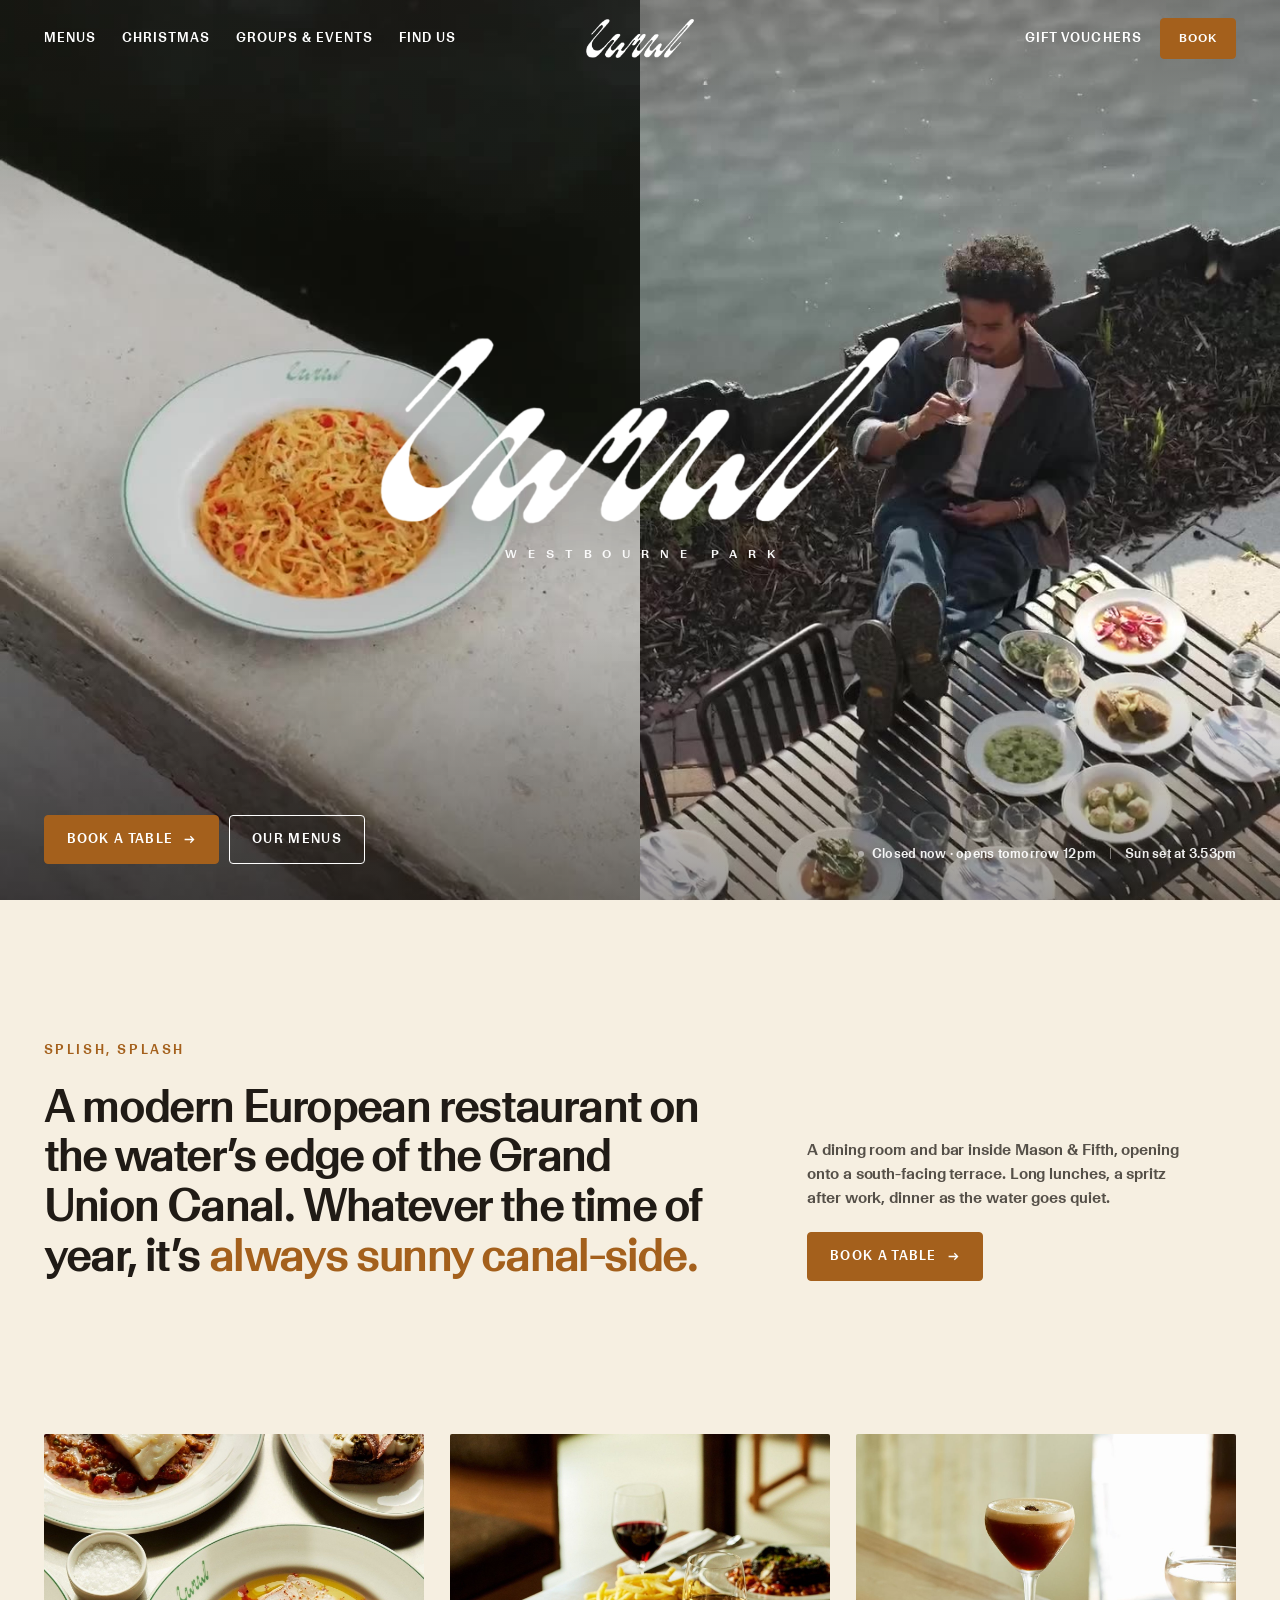
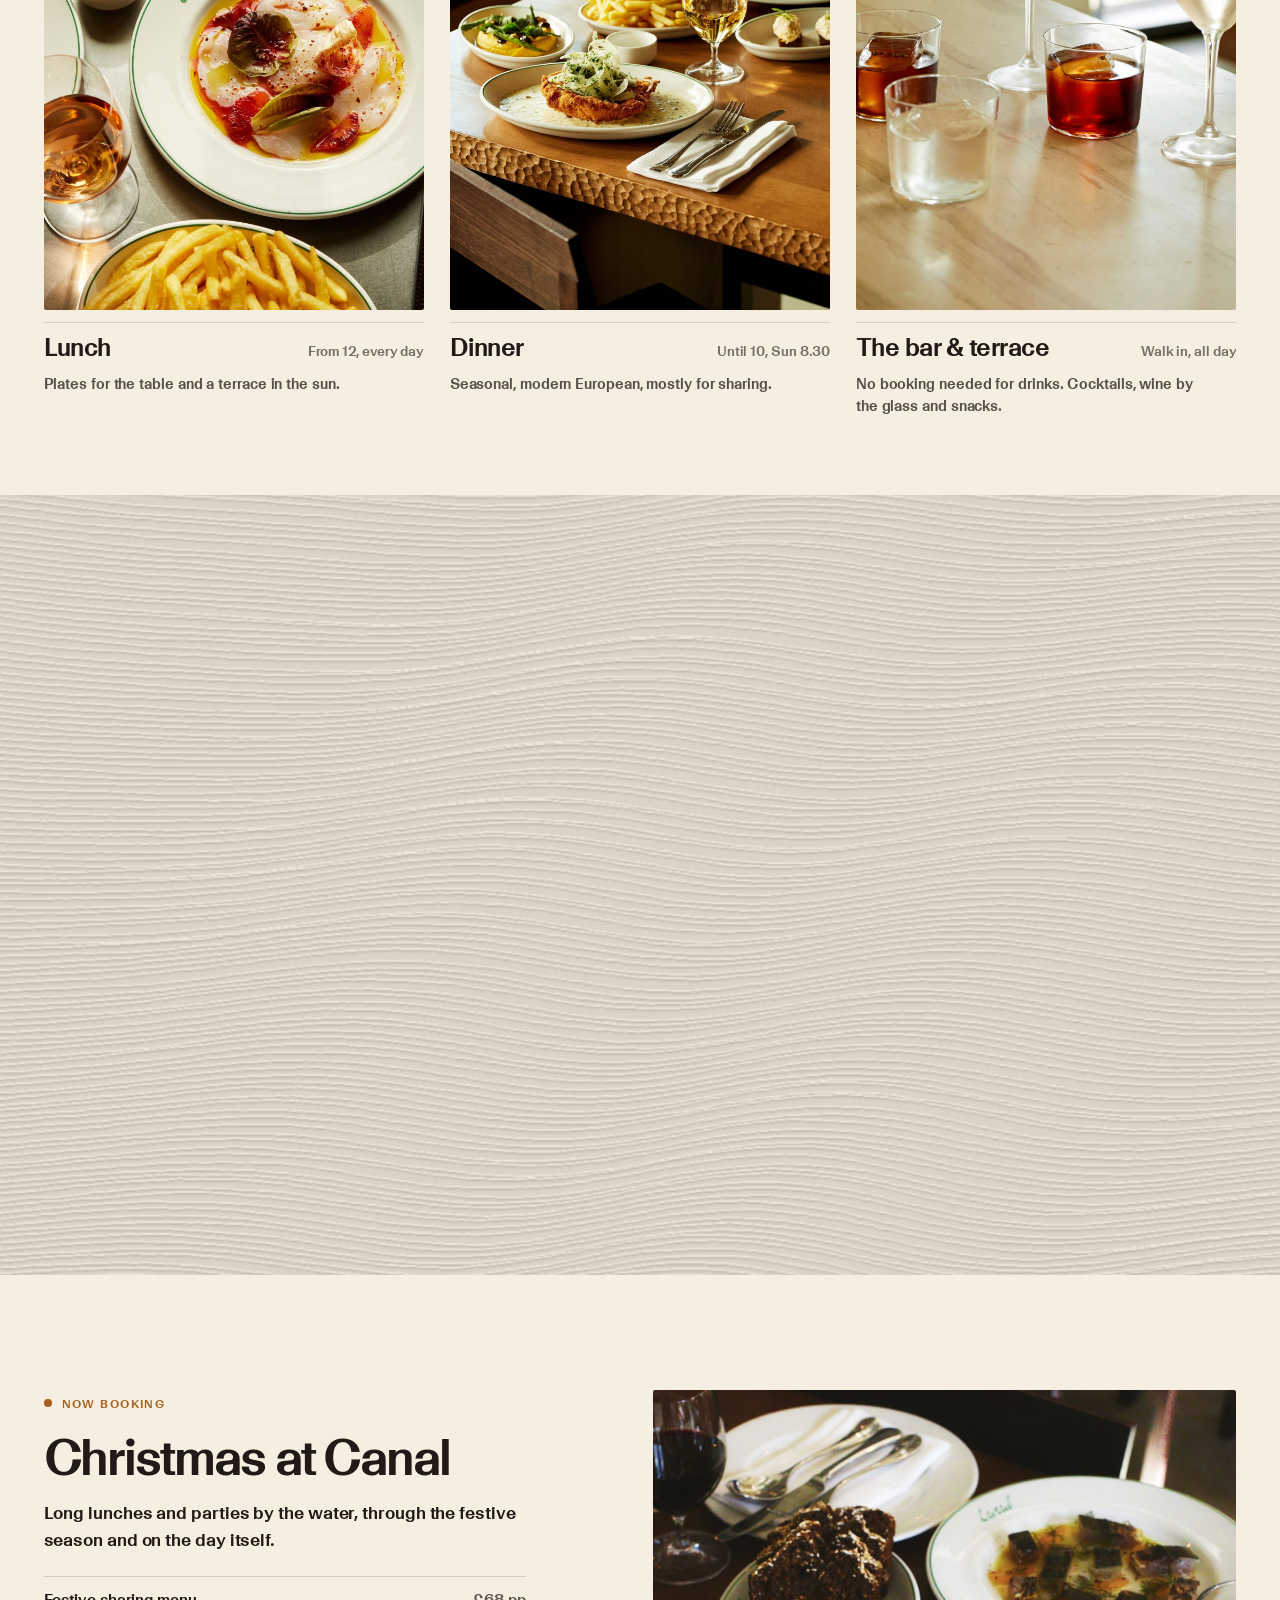
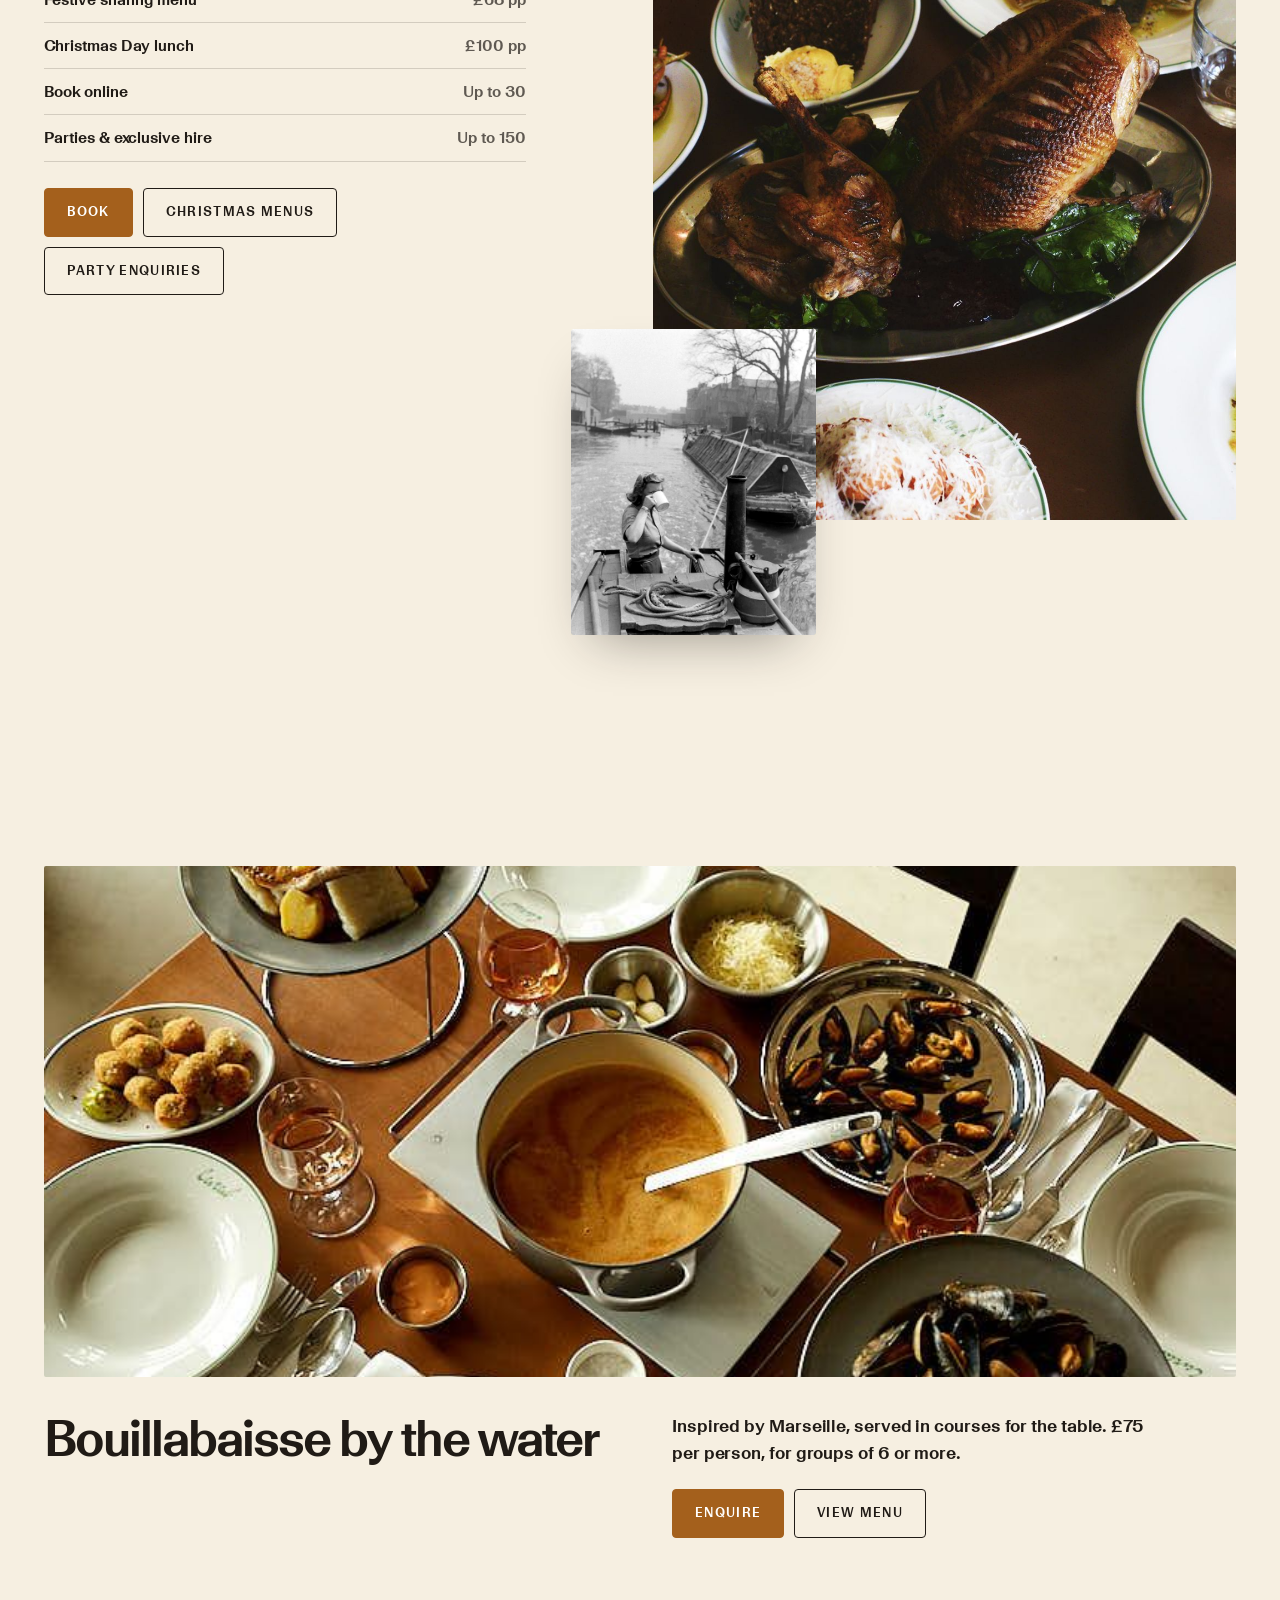
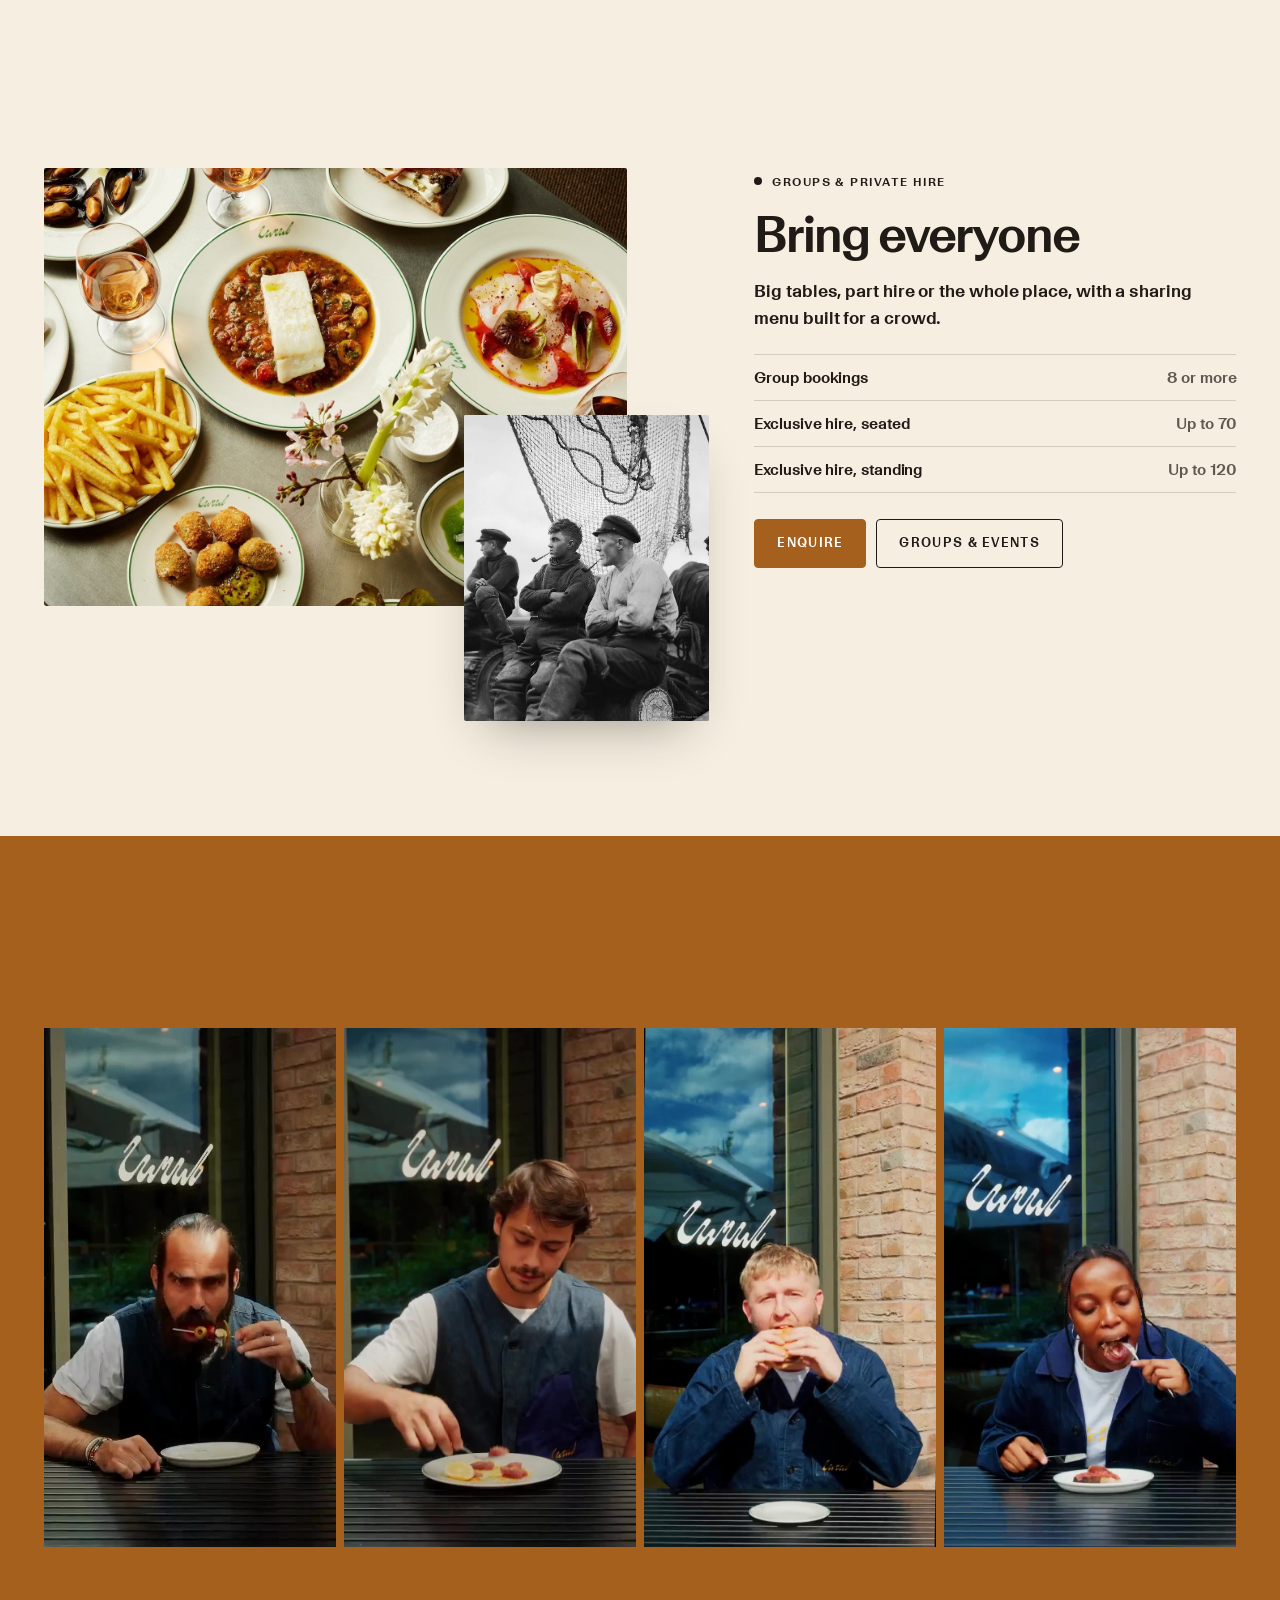
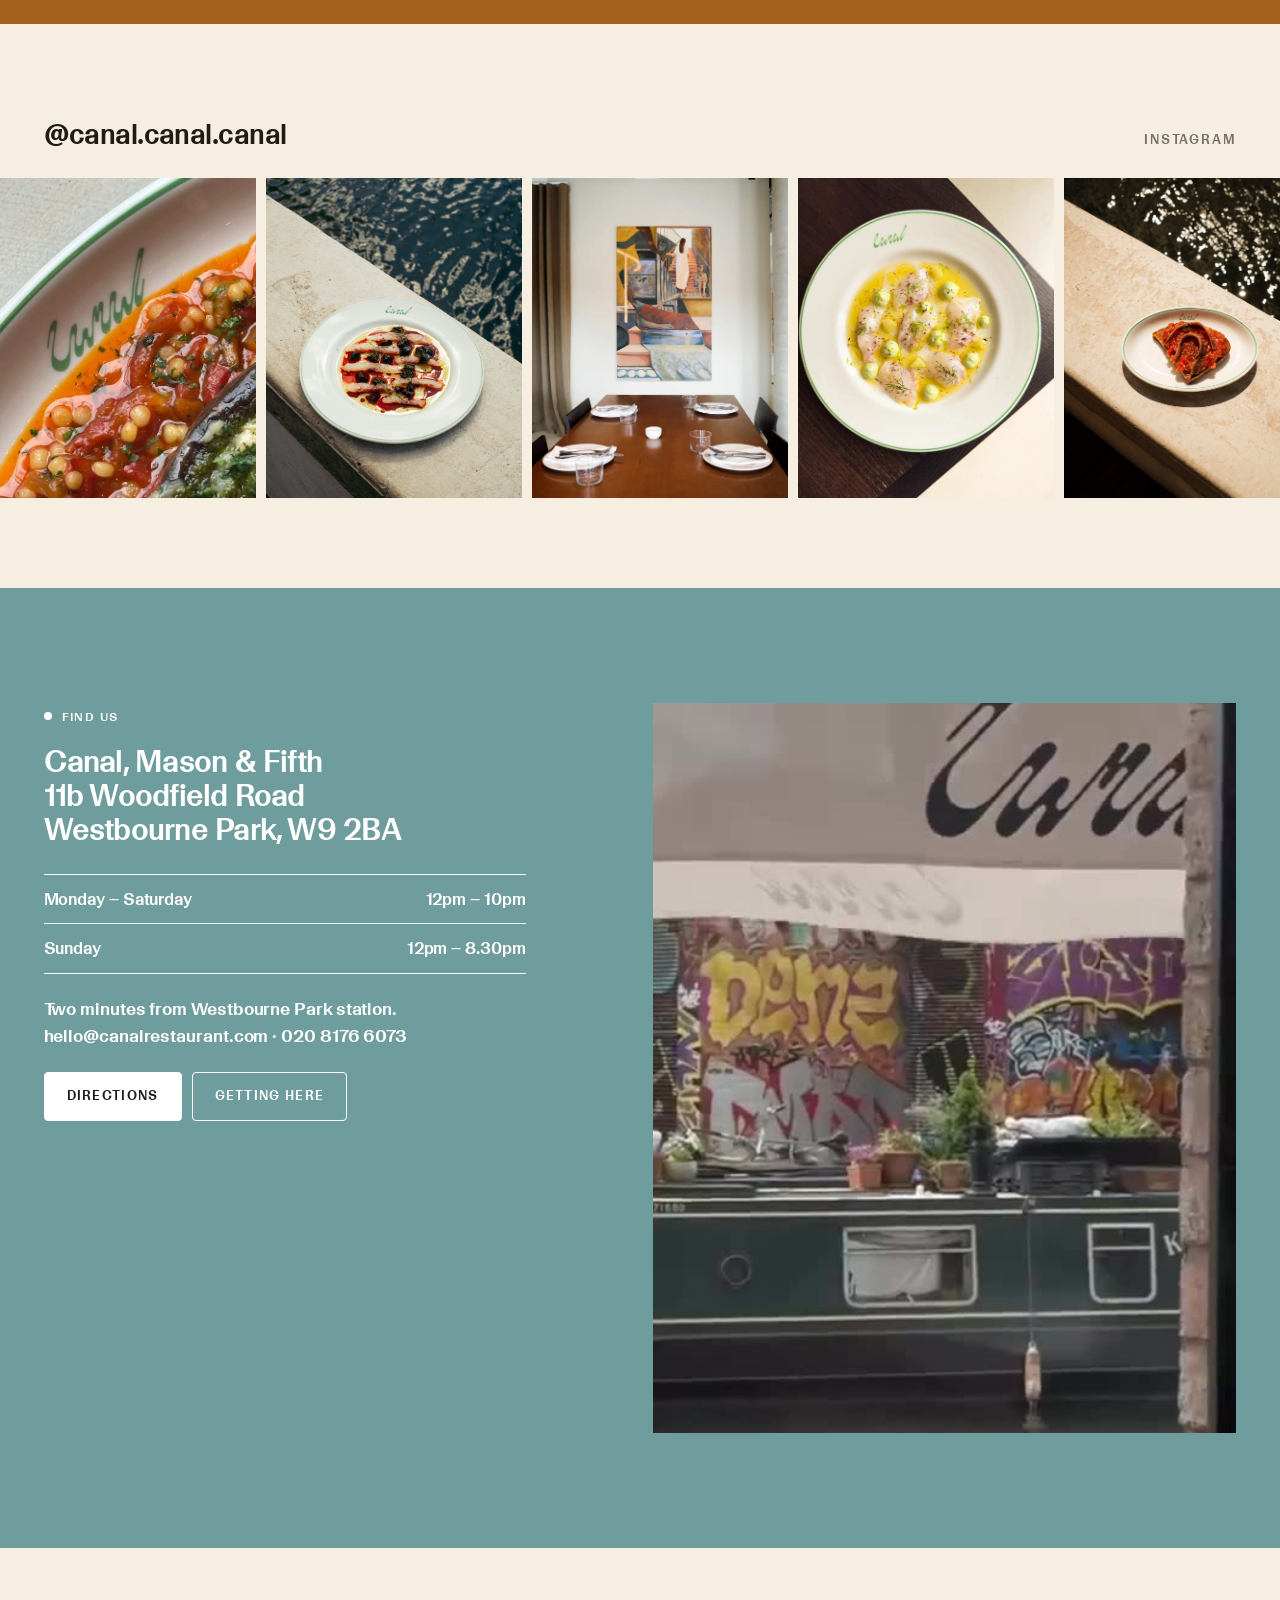
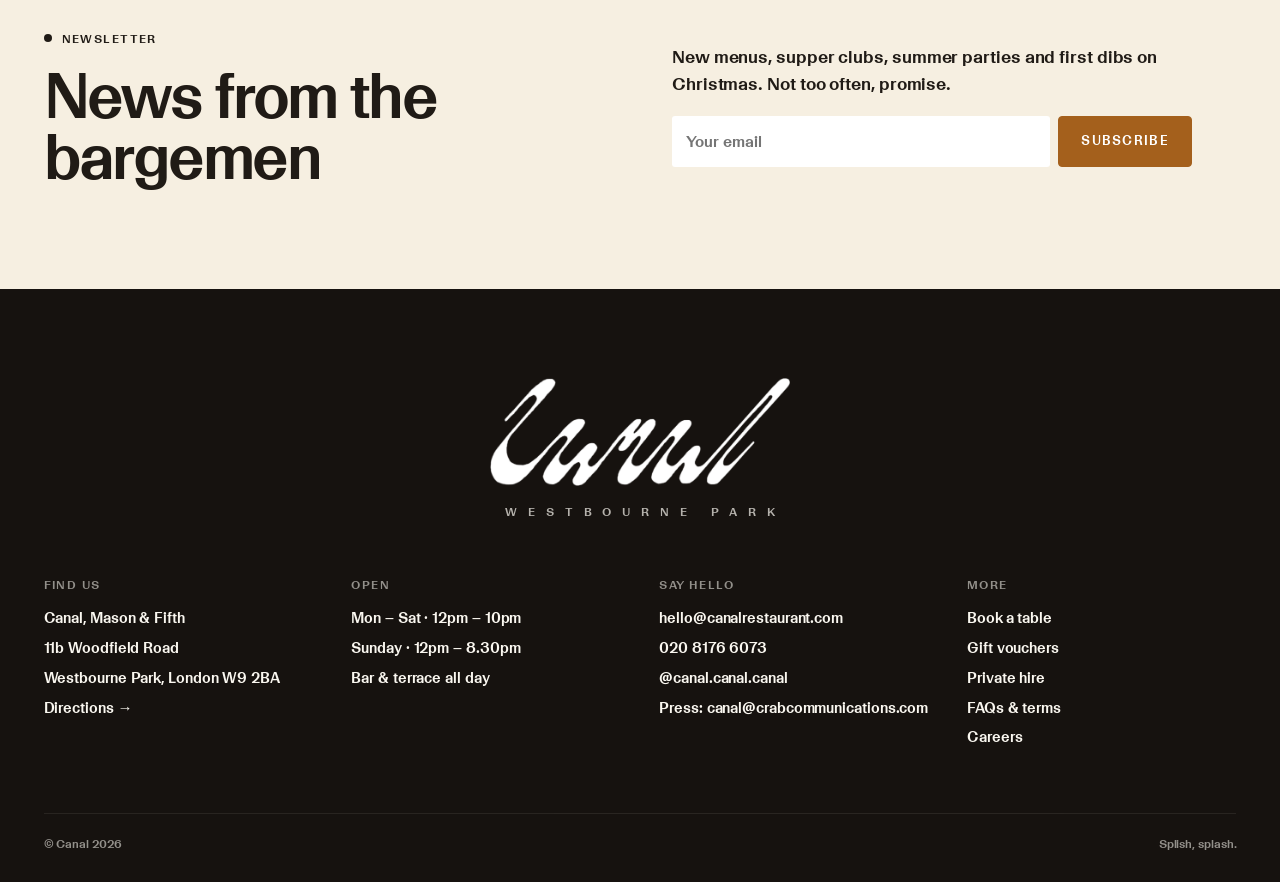
==== commit 741de407: "Christmas: bring back gravy video, framed lower to show the plates Co-Authored-By: Claude Opus 5.5 <" ====
--- a/index.html
+++ b/index.html
@@ -12,7 +12,7 @@
 <meta name="theme-color" content="#F8B830">
 <link rel="icon" href="img/logo-caramel.png">
 <link rel="preload" href="fonts/GeigyLLSub-Medium.woff" as="font" type="font/woff" crossorigin>
-<link rel="stylesheet" href="css/style.css?v=29">
+<link rel="stylesheet" href="css/style.css?v=30">
 <script type="application/ld+json">
 {"@context":"https://schema.org","@type":"Restaurant","name":"Canal","url":"https://www.canalrestaurant.com/",
 "telephone":"+442081766073","email":"hello@canalrestaurant.com","servesCuisine":"Modern European","priceRange":"££",
--- a/css/style.css
+++ b/css/style.css
@@ -762,3 +762,4 @@
 .xc-over{display:flex;flex-direction:column-reverse}
 .xc-over .big-num{font-size:clamp(14px,1.2vw,16px);letter-spacing:.08em;text-transform:uppercase;line-height:1.3;margin:8px 0 0;opacity:.85}
 .xc-over .big-num{text-transform:none;letter-spacing:0;font-size:clamp(15px,1.3vw,17px)}
+.xs-media .vid.gravy video{object-position:center 55%}
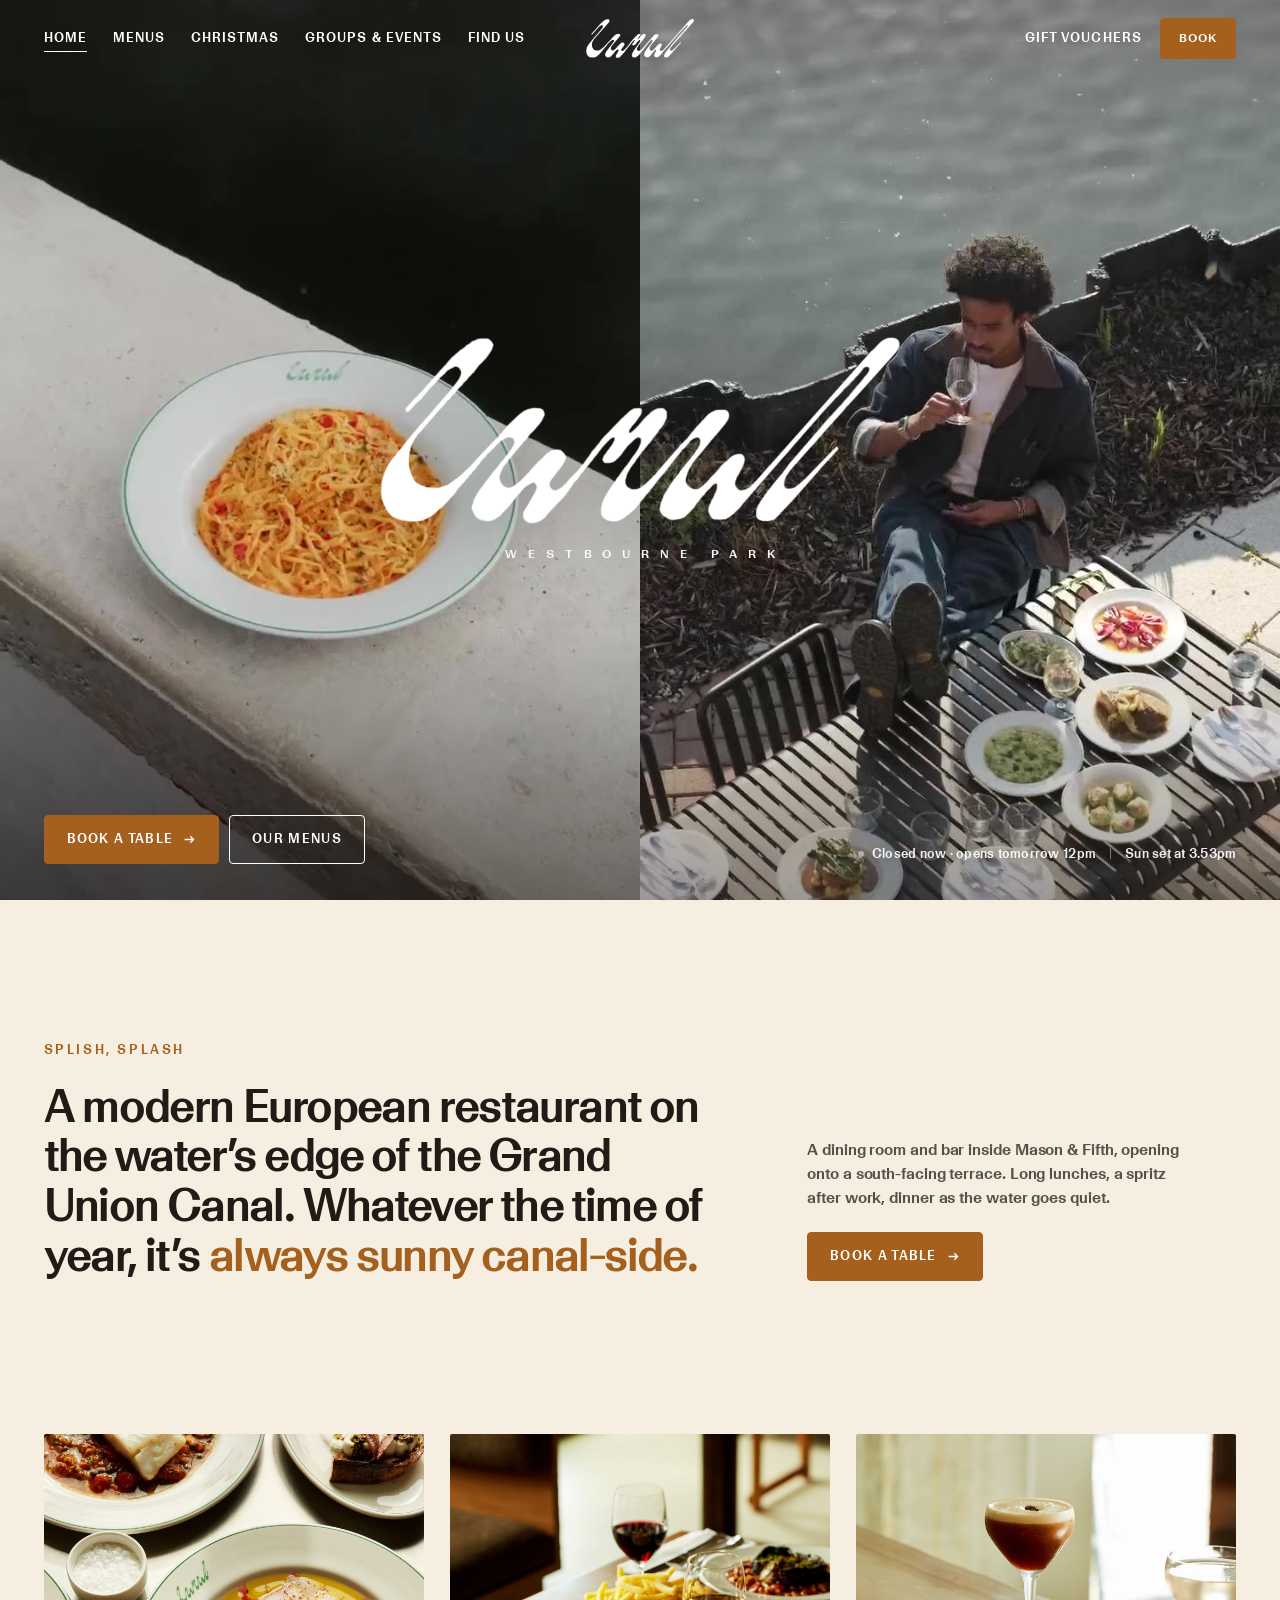
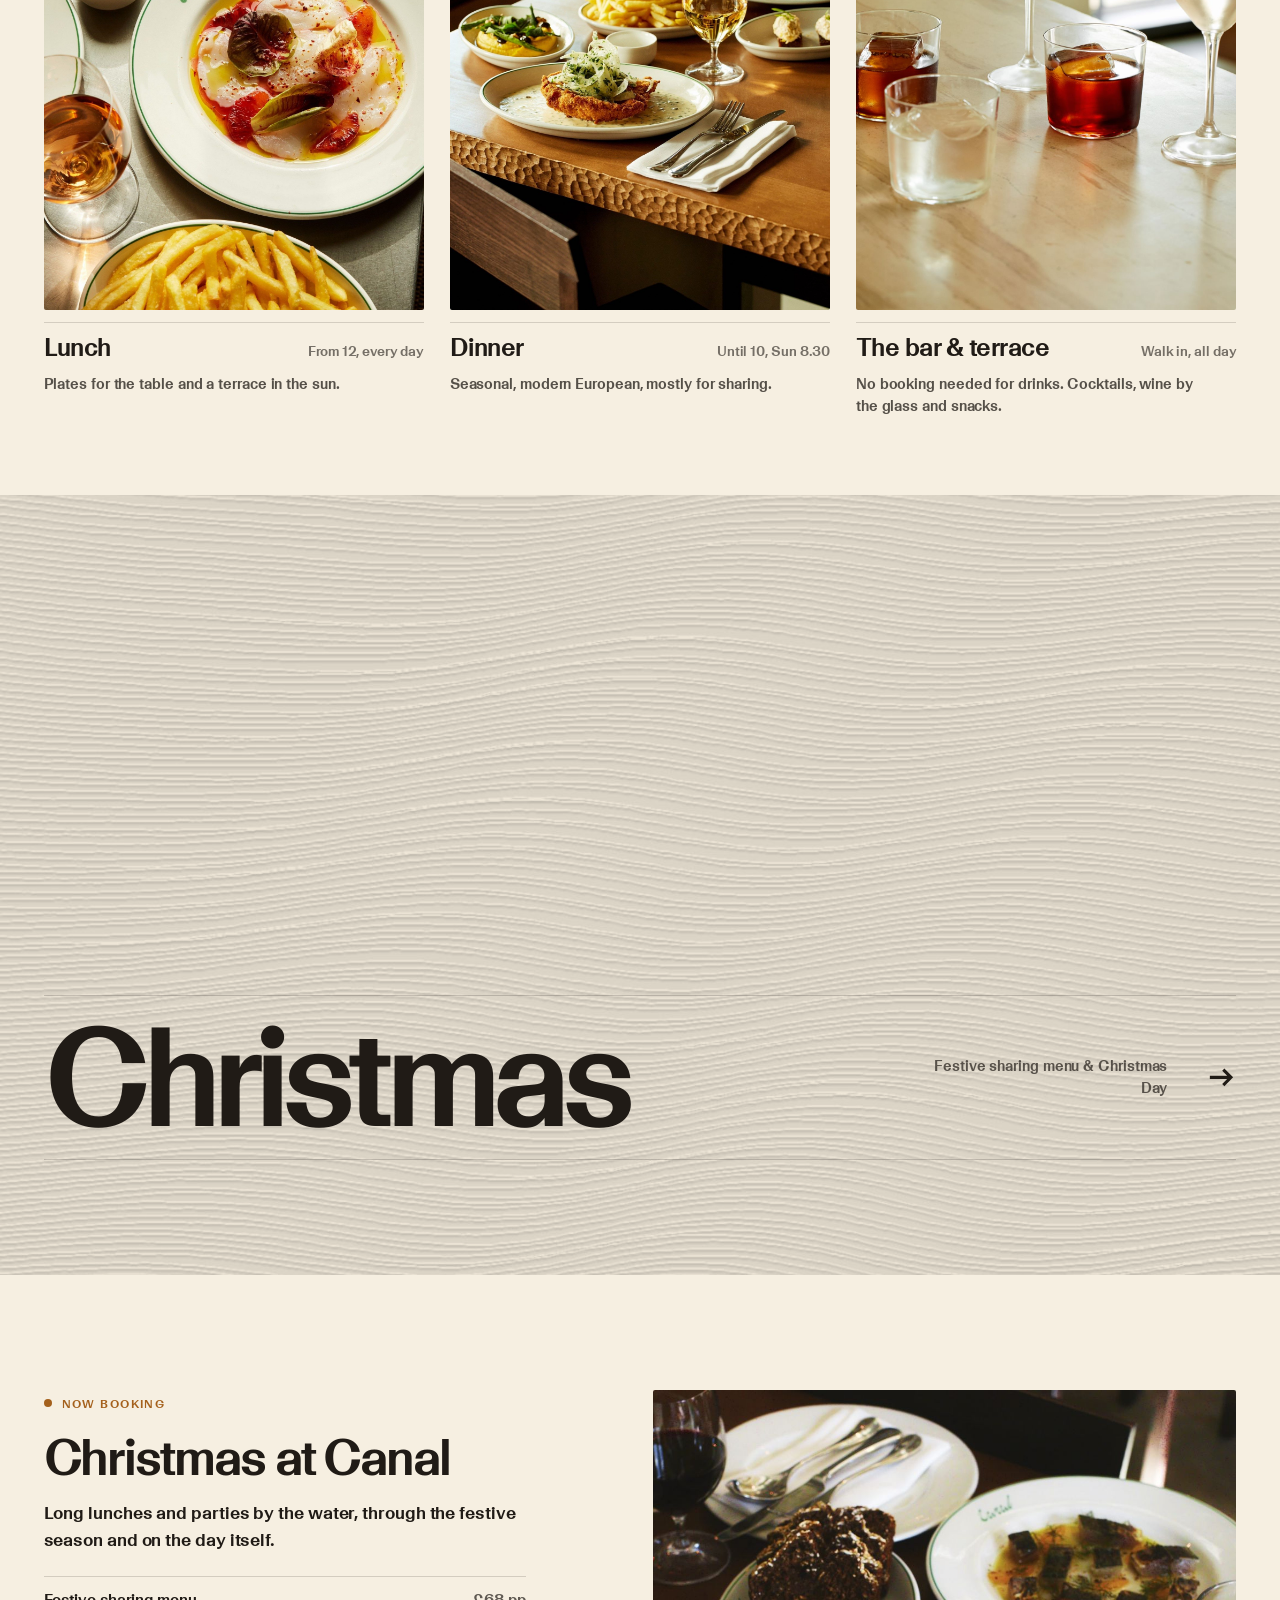
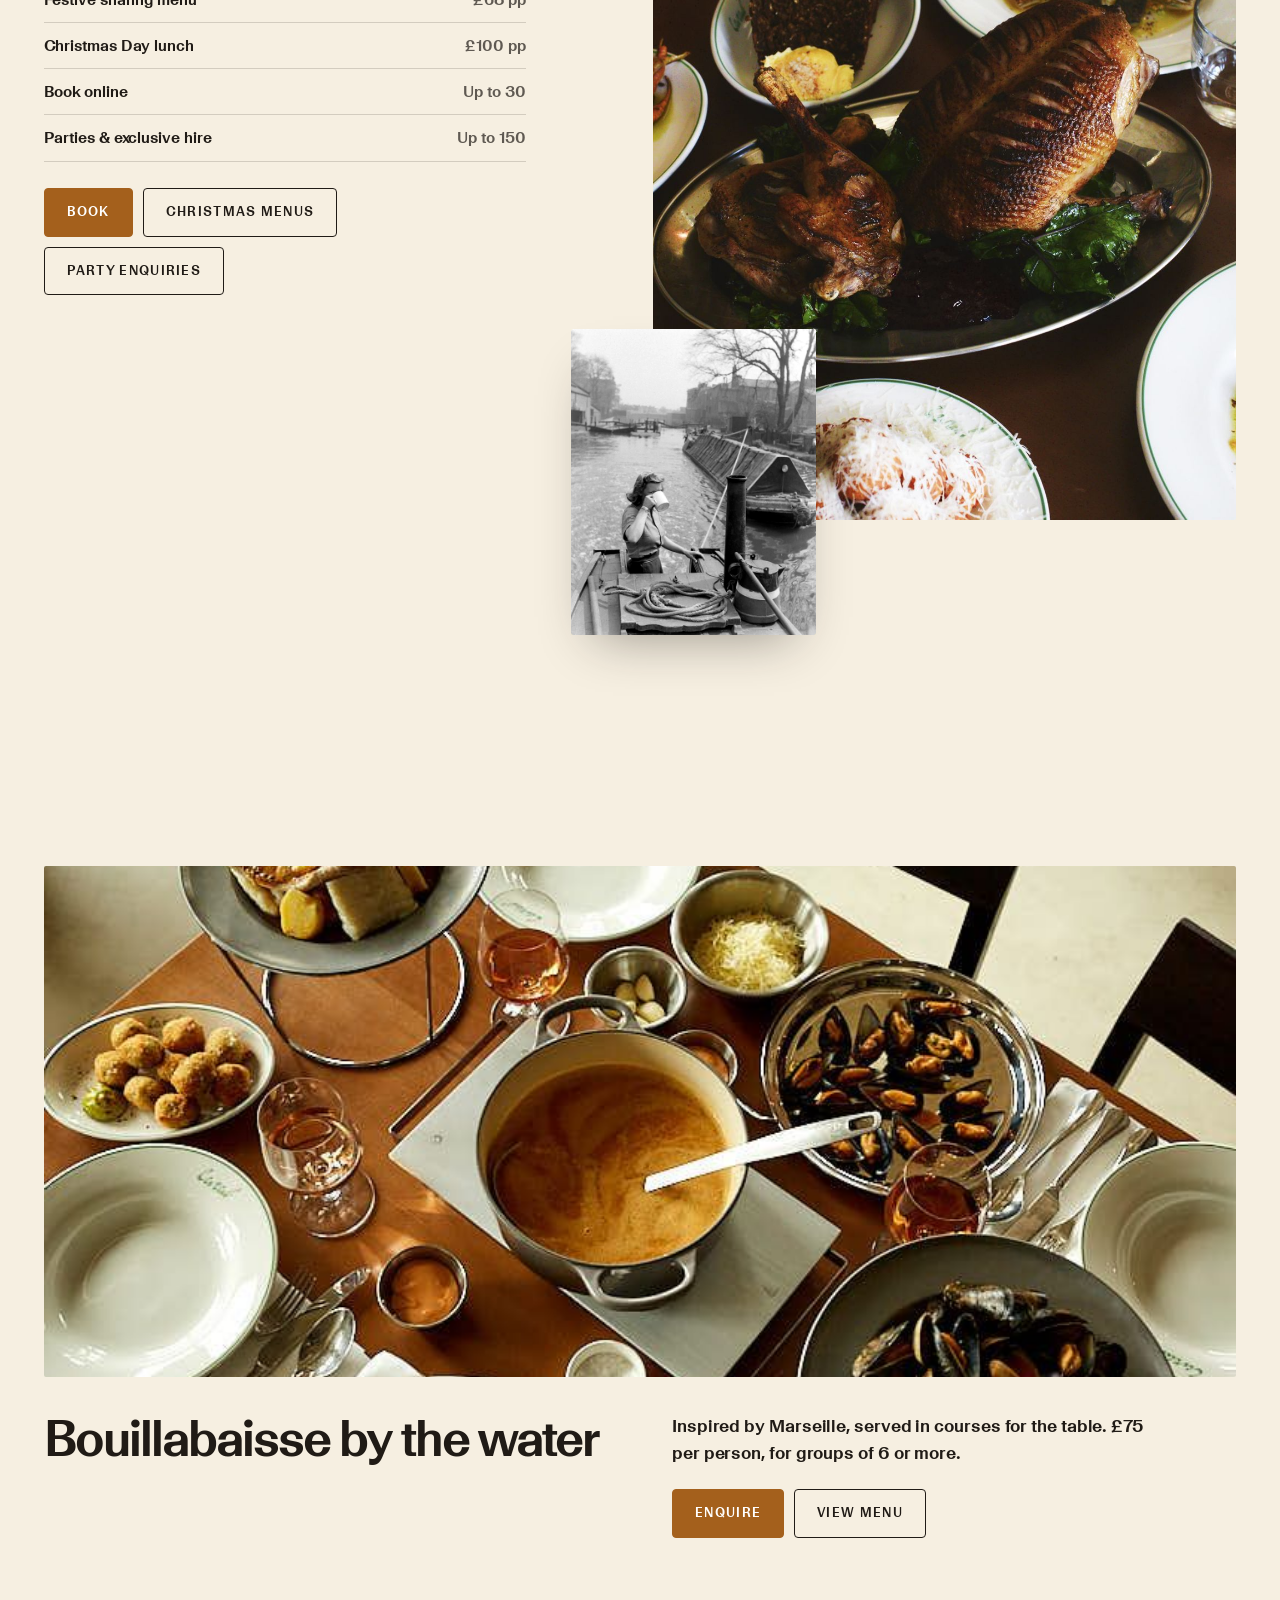
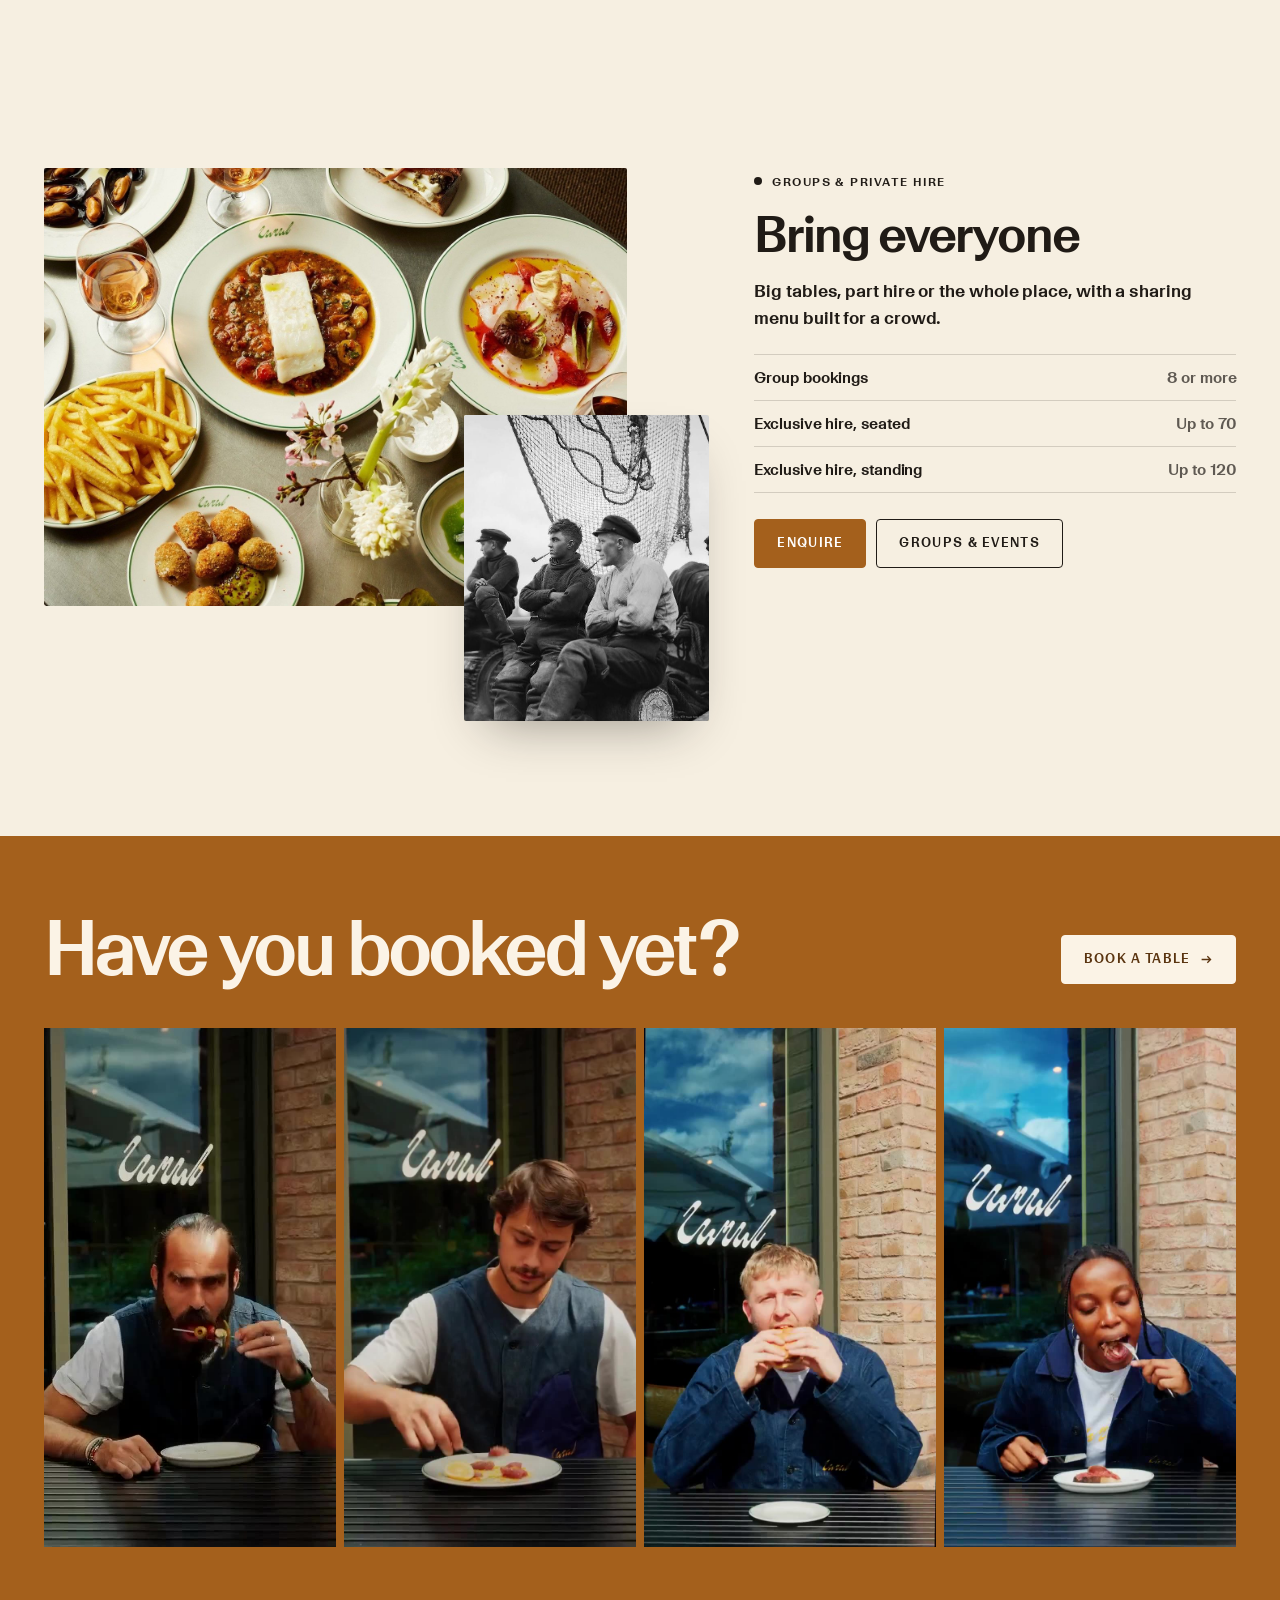
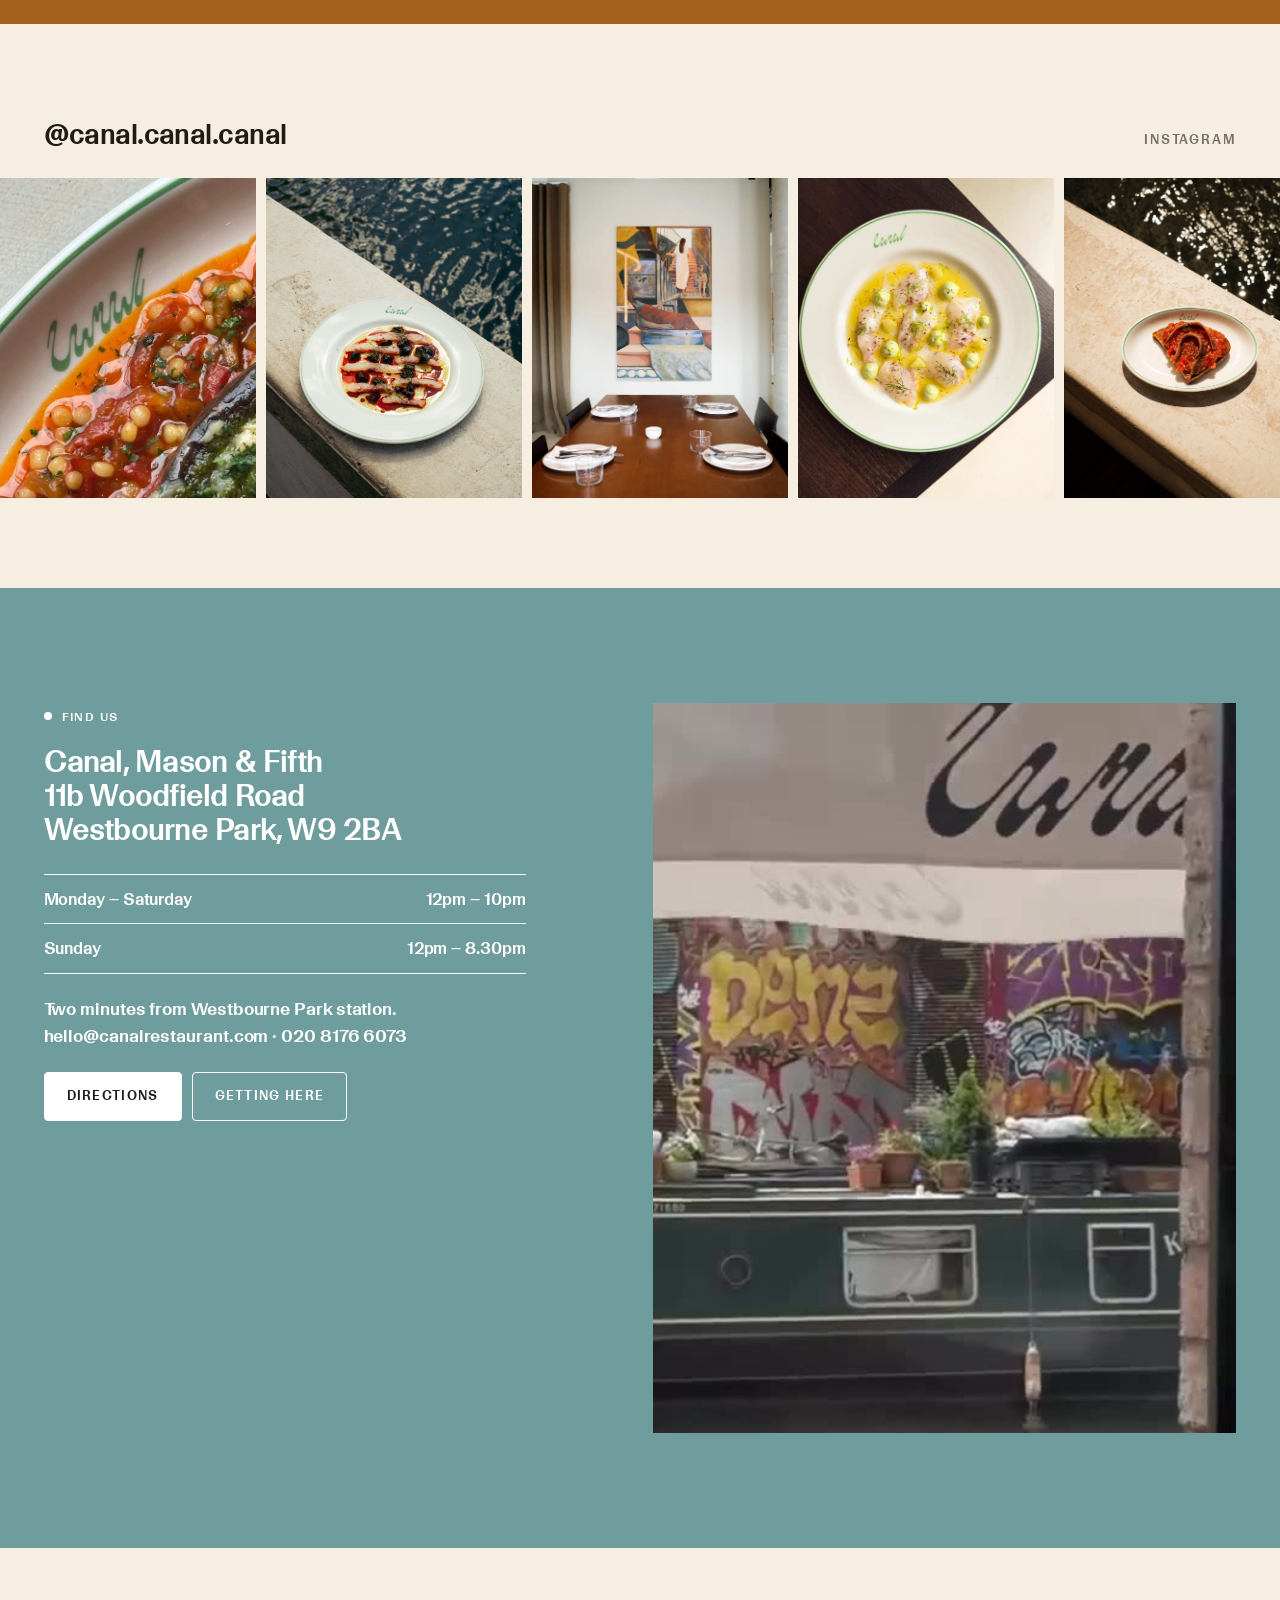
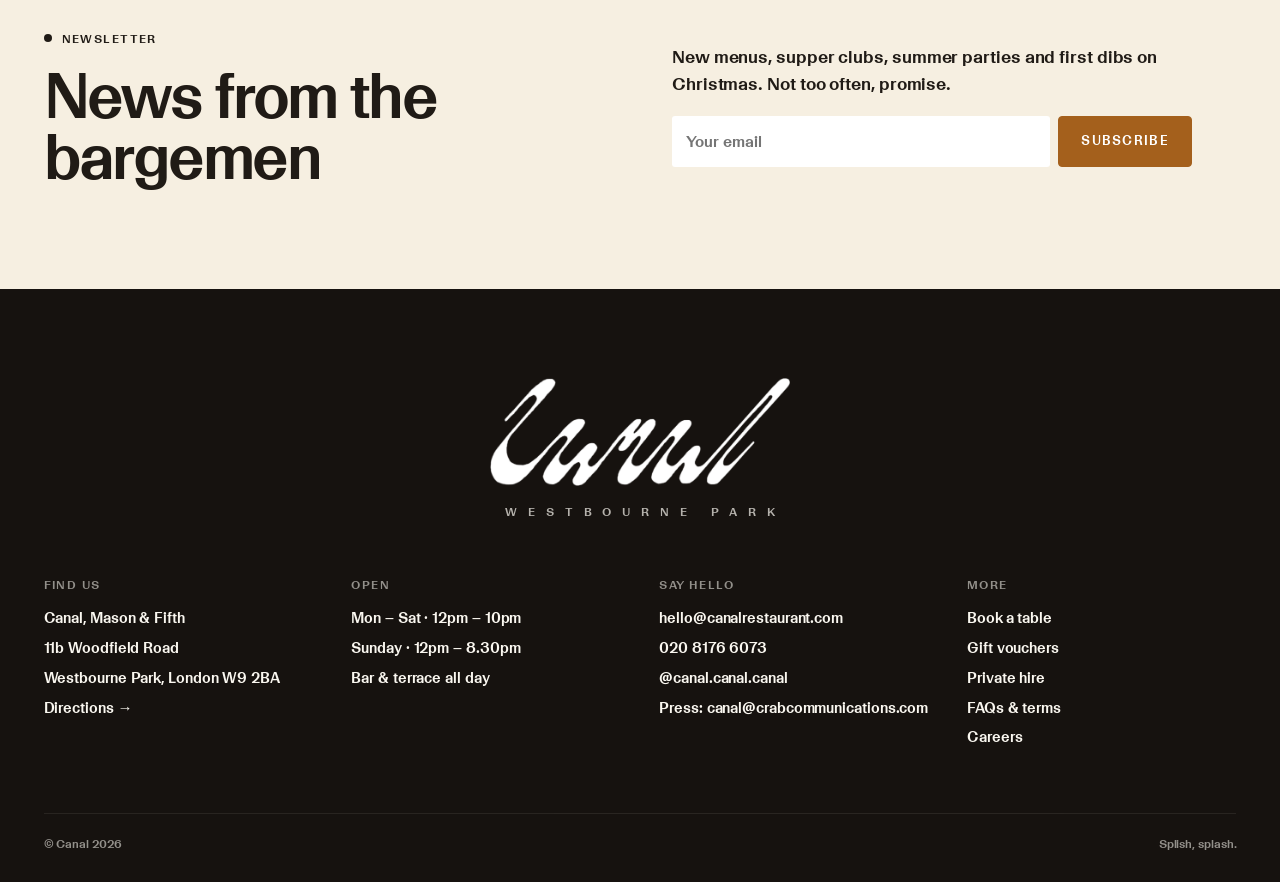
==== commit 0a4fa454: "Add Home to the main menu Co-Authored-By: Claude Opus 5.5 <noreply@anthropic.com> Claude-Session: ht" ====
--- a/index.html
+++ b/index.html
@@ -24,7 +24,7 @@
 </head>
 <body>
 <header class="header">
-  <nav class="nav" aria-label="Main"><a href="menus.html">Menus</a><a href="festive.html">Christmas</a><a href="groups.html">Groups & events</a><a href="find-us.html">Find us</a></nav>
+  <nav class="nav" aria-label="Main"><a href="index.html" aria-current=page>Home</a><a href="menus.html">Menus</a><a href="festive.html">Christmas</a><a href="groups.html">Groups & events</a><a href="find-us.html">Find us</a></nav>
   <button class="burger" aria-label="Open menu" aria-expanded="false"><span></span><span></span><span></span></button>
   <a class="logo" href="index.html" aria-label="Canal — home"></a>
   <div class="header-right">
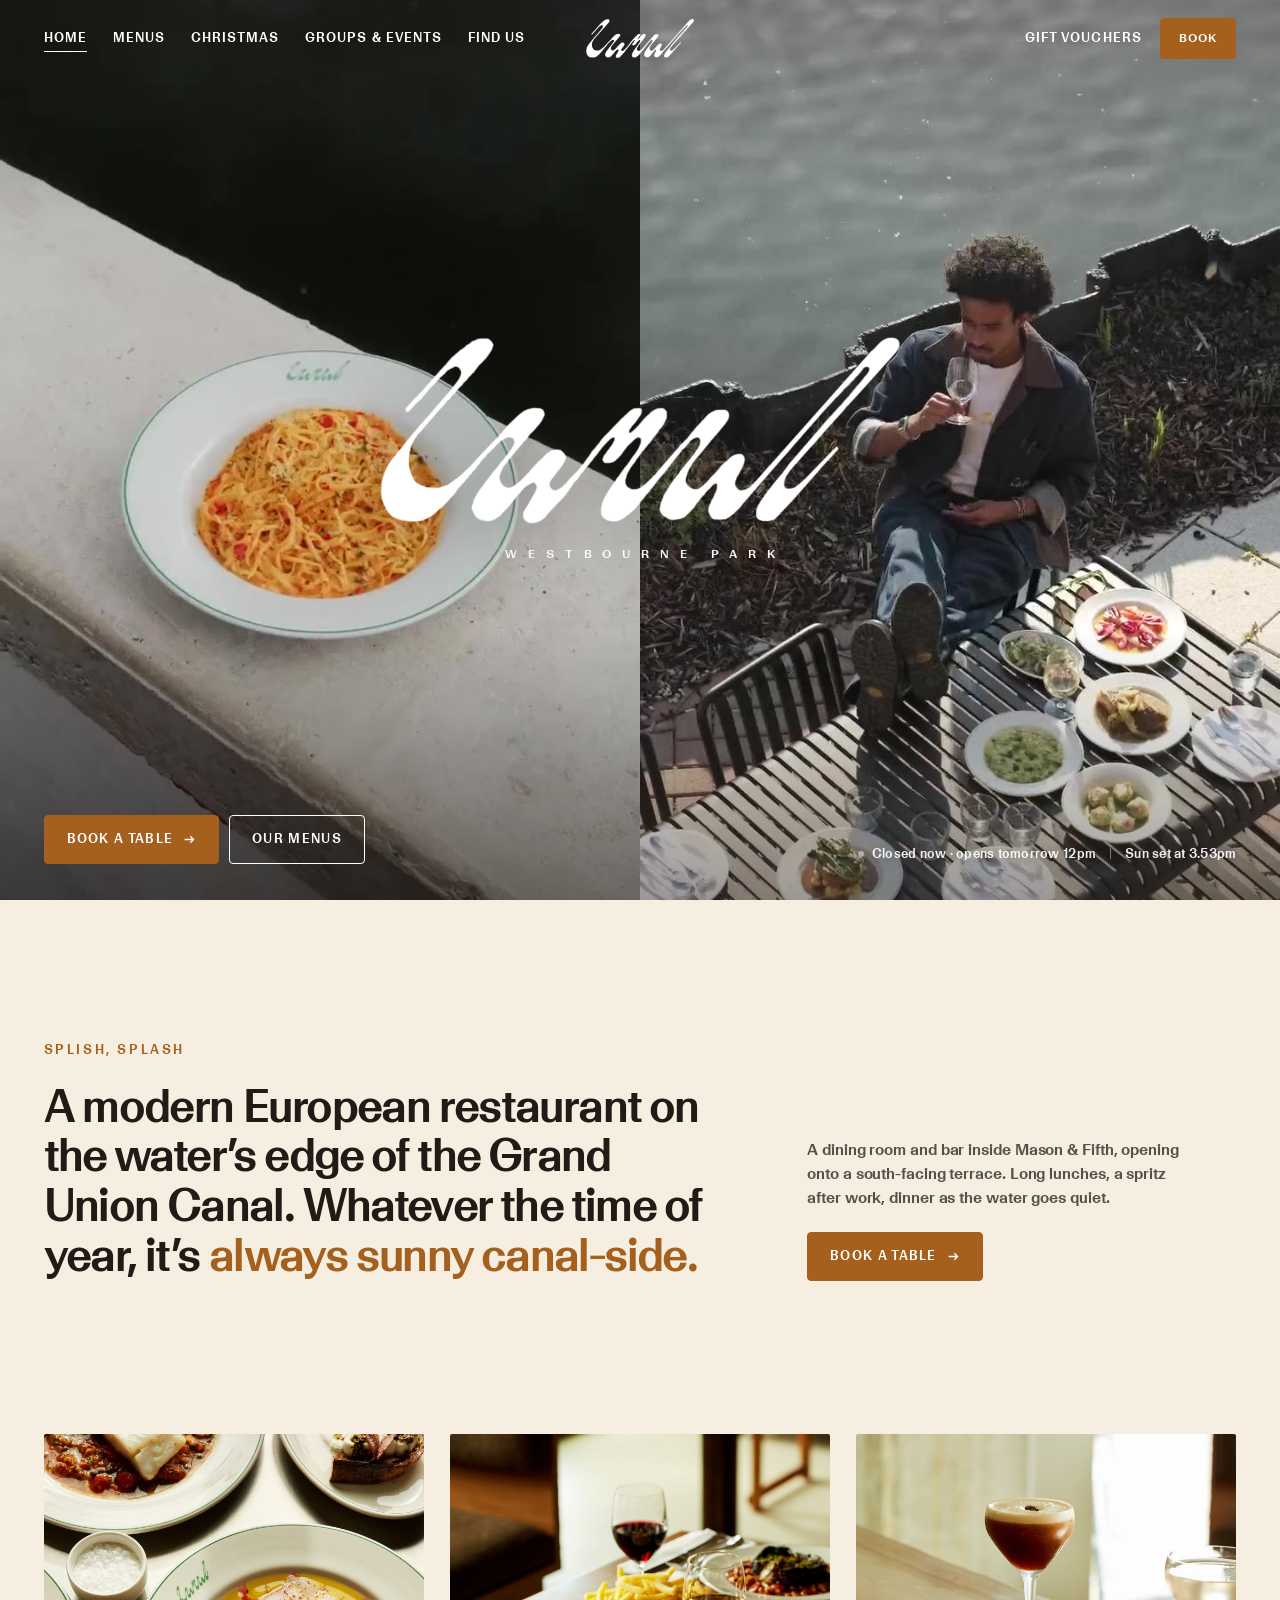
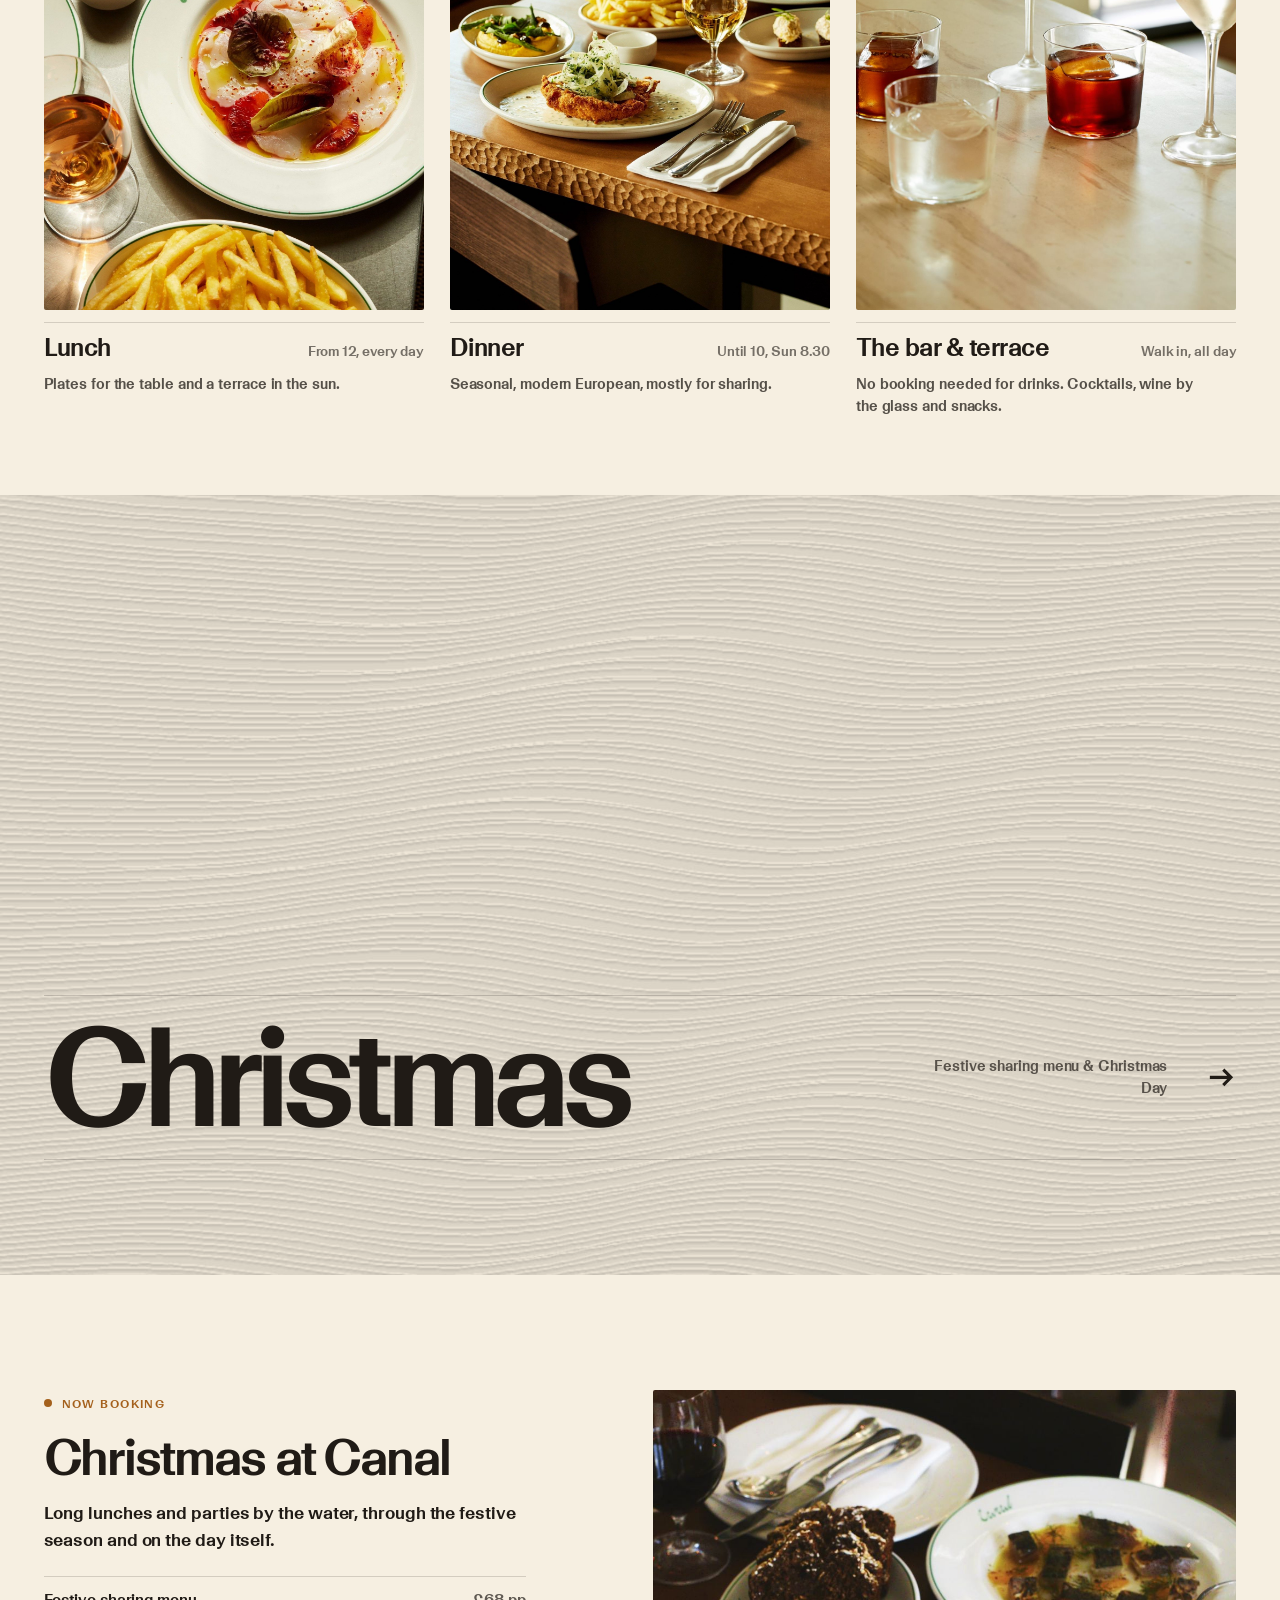
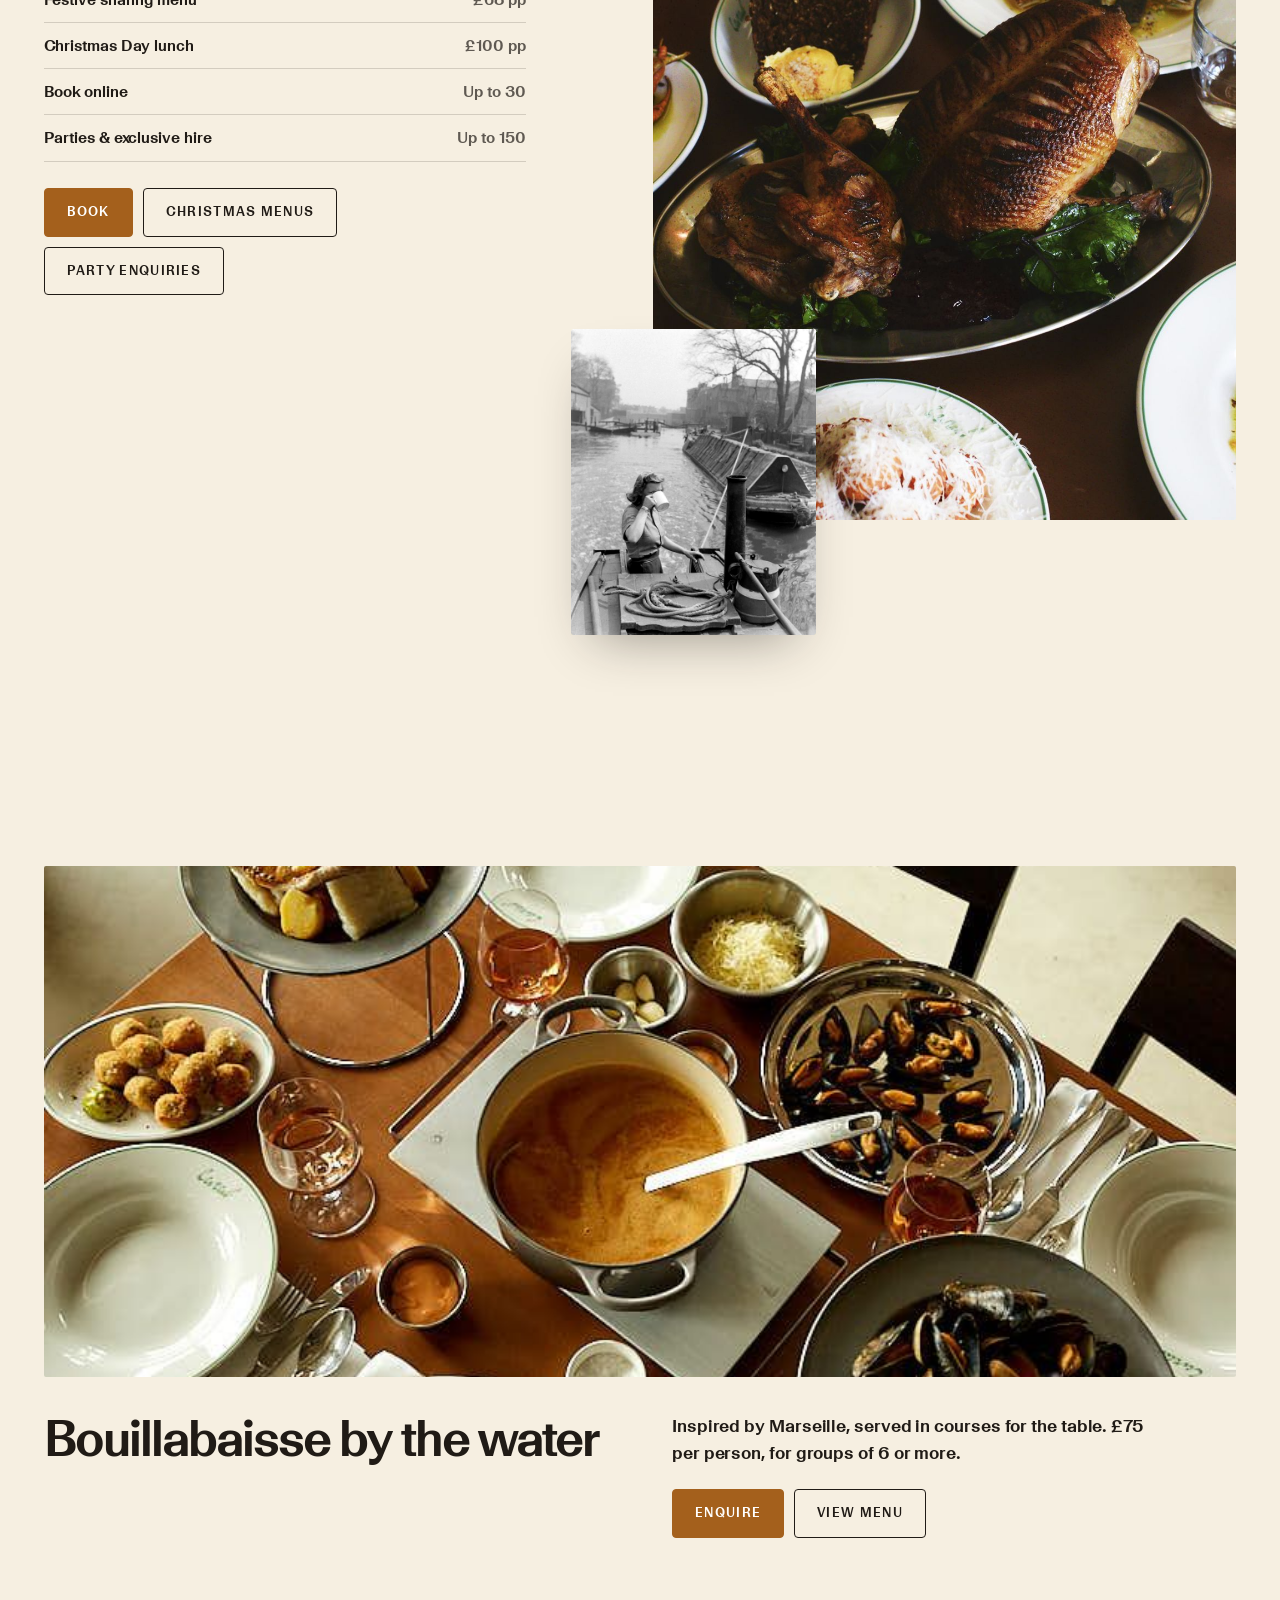
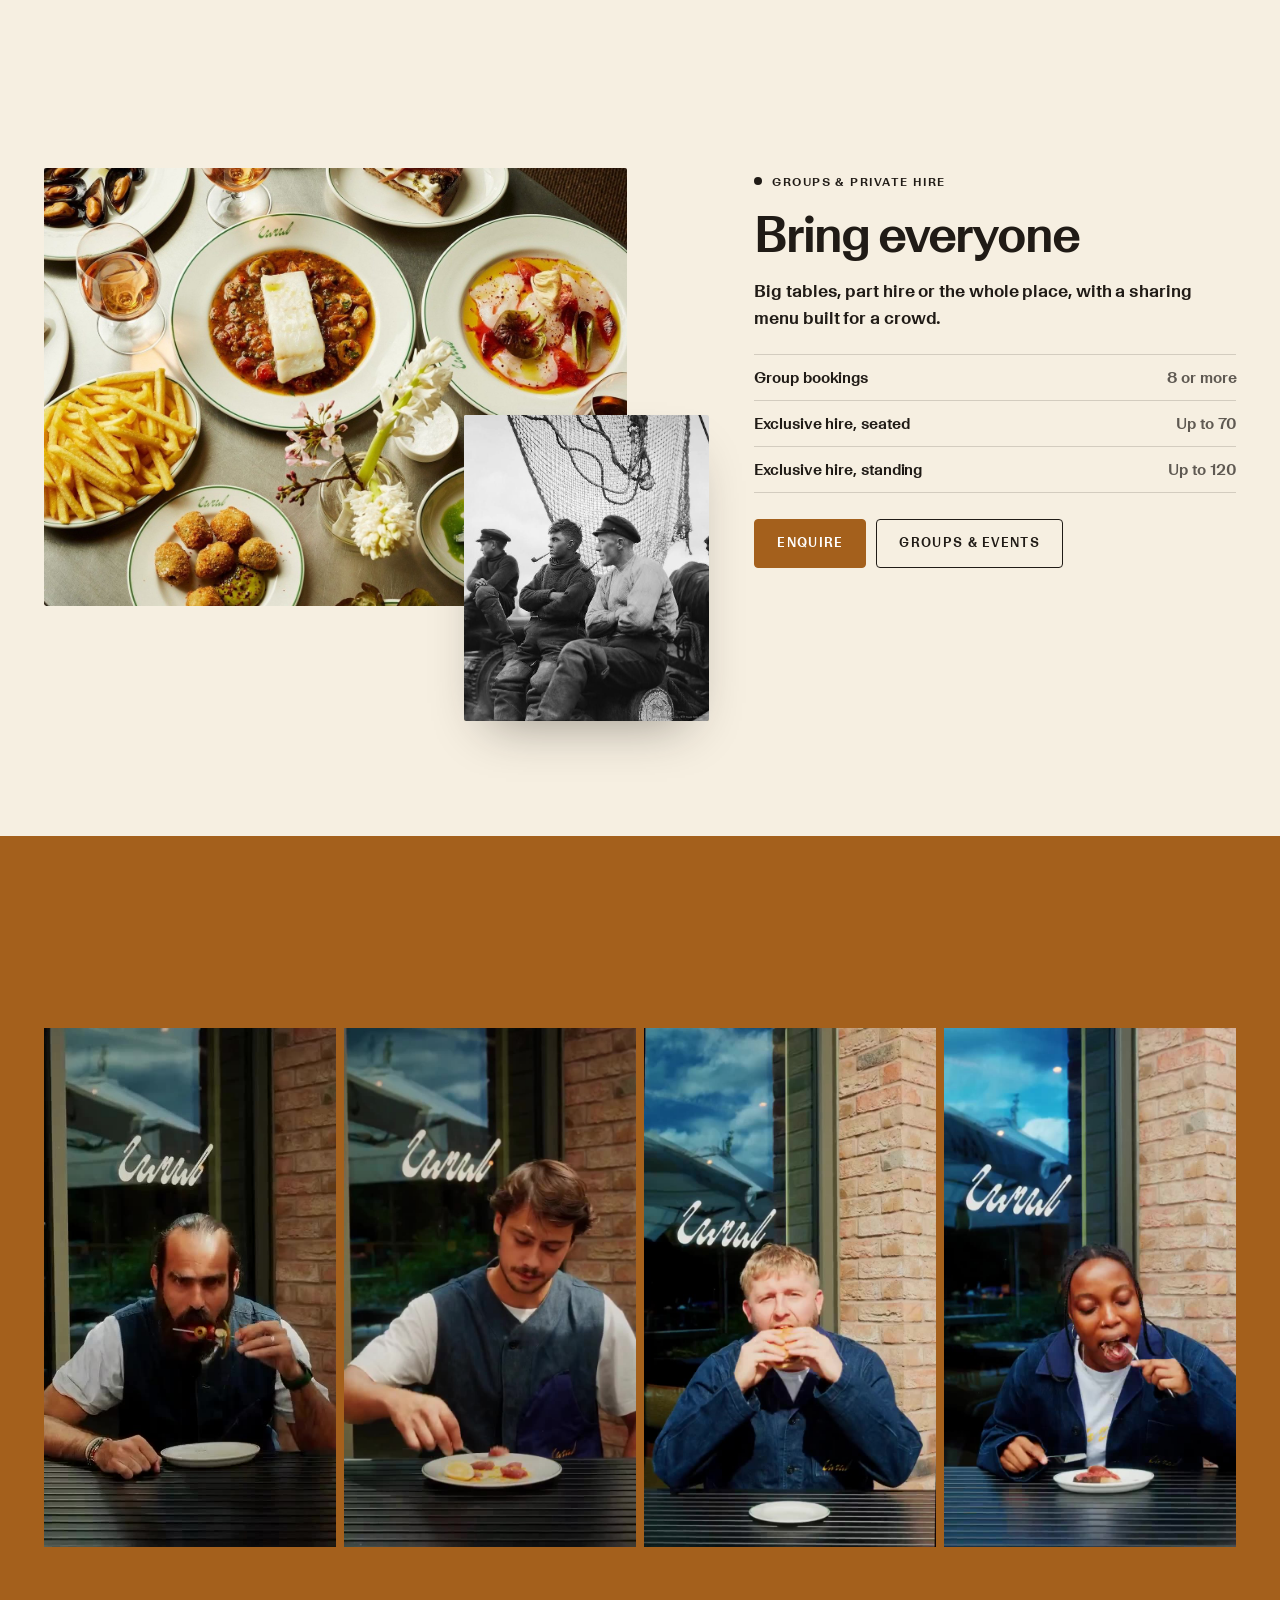
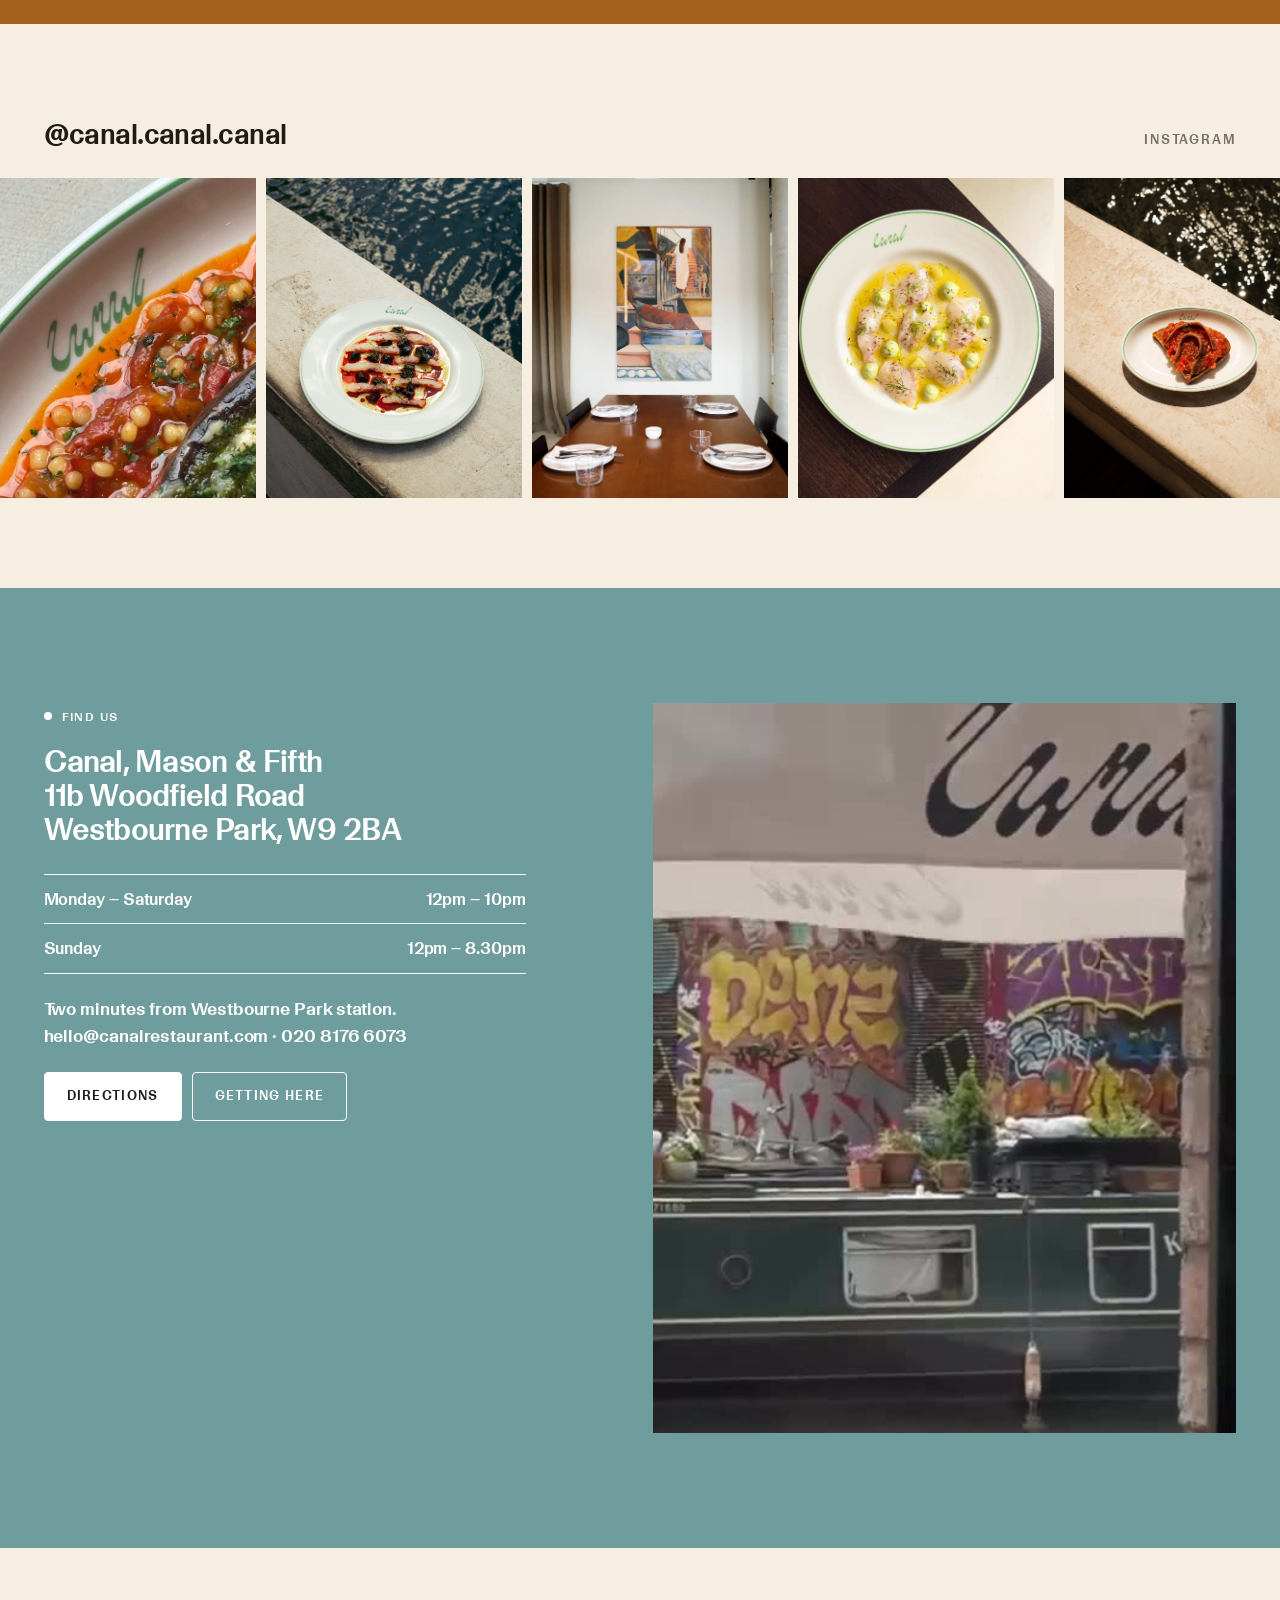
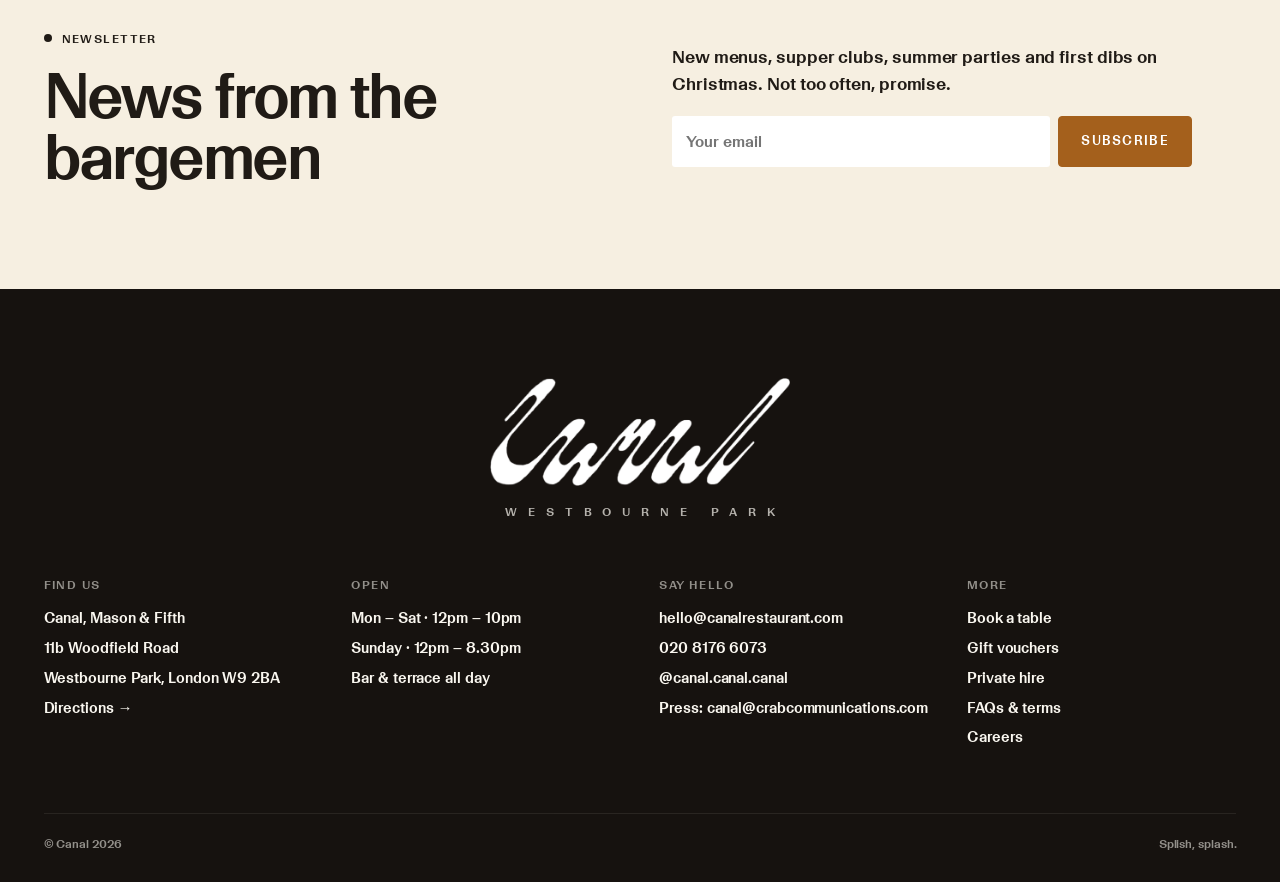
==== commit 2948e121: "Mobile: fix collapsed photo row on Groups Co-Authored-By: Claude Opus 5.5 <noreply@anthropic.com> Cl" ====
--- a/index.html
+++ b/index.html
@@ -12,7 +12,7 @@
 <meta name="theme-color" content="#F8B830">
 <link rel="icon" href="img/logo-caramel.png">
 <link rel="preload" href="fonts/GeigyLLSub-Medium.woff" as="font" type="font/woff" crossorigin>
-<link rel="stylesheet" href="css/style.css?v=30">
+<link rel="stylesheet" href="css/style.css?v=34">
 <script type="application/ld+json">
 {"@context":"https://schema.org","@type":"Restaurant","name":"Canal","url":"https://www.canalrestaurant.com/",
 "telephone":"+442081766073","email":"hello@canalrestaurant.com","servesCuisine":"Modern European","priceRange":"££",
--- a/css/style.css
+++ b/css/style.css
@@ -763,3 +763,15 @@
 .xc-over .big-num{font-size:clamp(14px,1.2vw,16px);letter-spacing:.08em;text-transform:uppercase;line-height:1.3;margin:8px 0 0;opacity:.85}
 .xc-over .big-num{text-transform:none;letter-spacing:0;font-size:clamp(15px,1.3vw,17px)}
 .xs-media .vid.gravy video{object-position:center 55%}
+/* nav: never wrap; burger below 1100px */
+.nav a{white-space:nowrap}
+@media (max-width:1260px){
+  .header{grid-template-columns:auto 1fr auto}
+  .nav,.header-right .small{display:none}
+  .burger{display:block}
+}
+/* mobile: photos above text in feature sections */
+@media (max-width:900px){
+  .feat .media,.feat.flip .media{order:-1 !important;margin-bottom:28px}
+}
+@media (max-width:900px){.team.swipe > .ph{flex:0 0 46%;scroll-snap-align:start}}
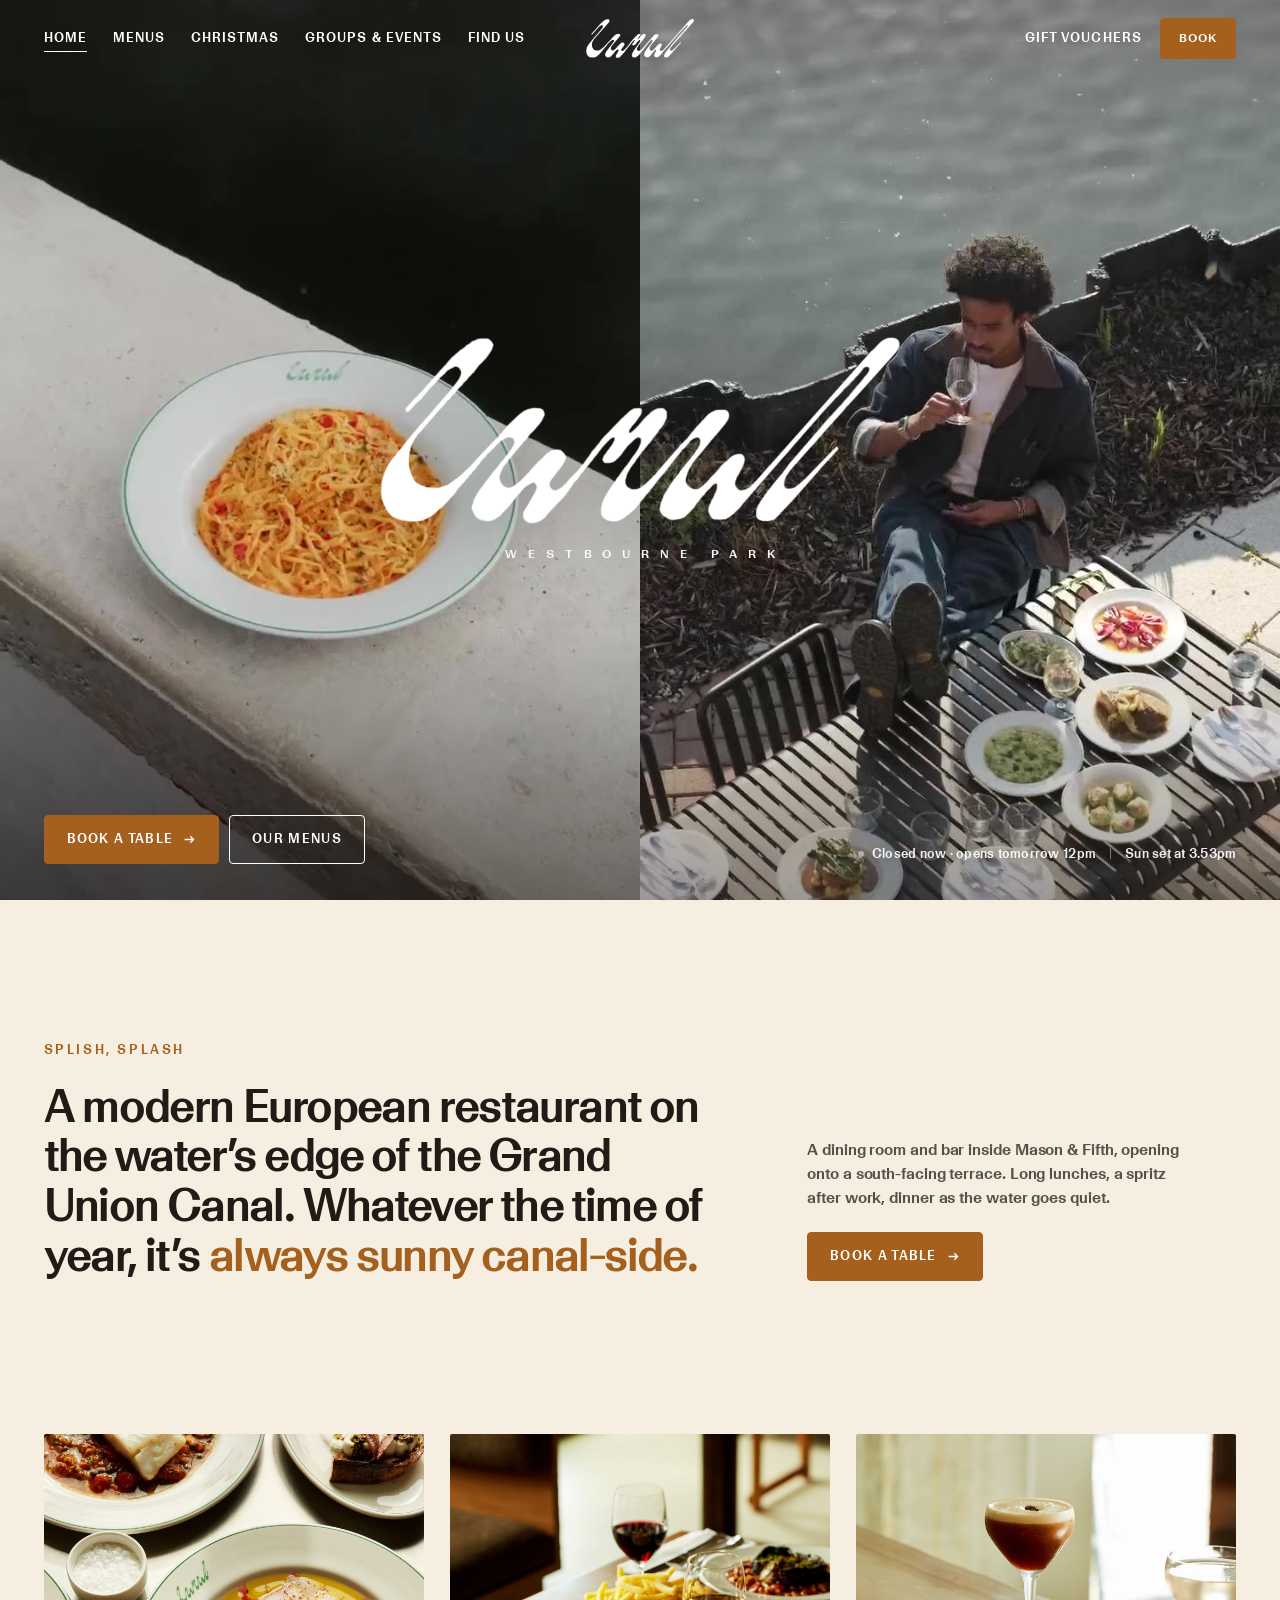
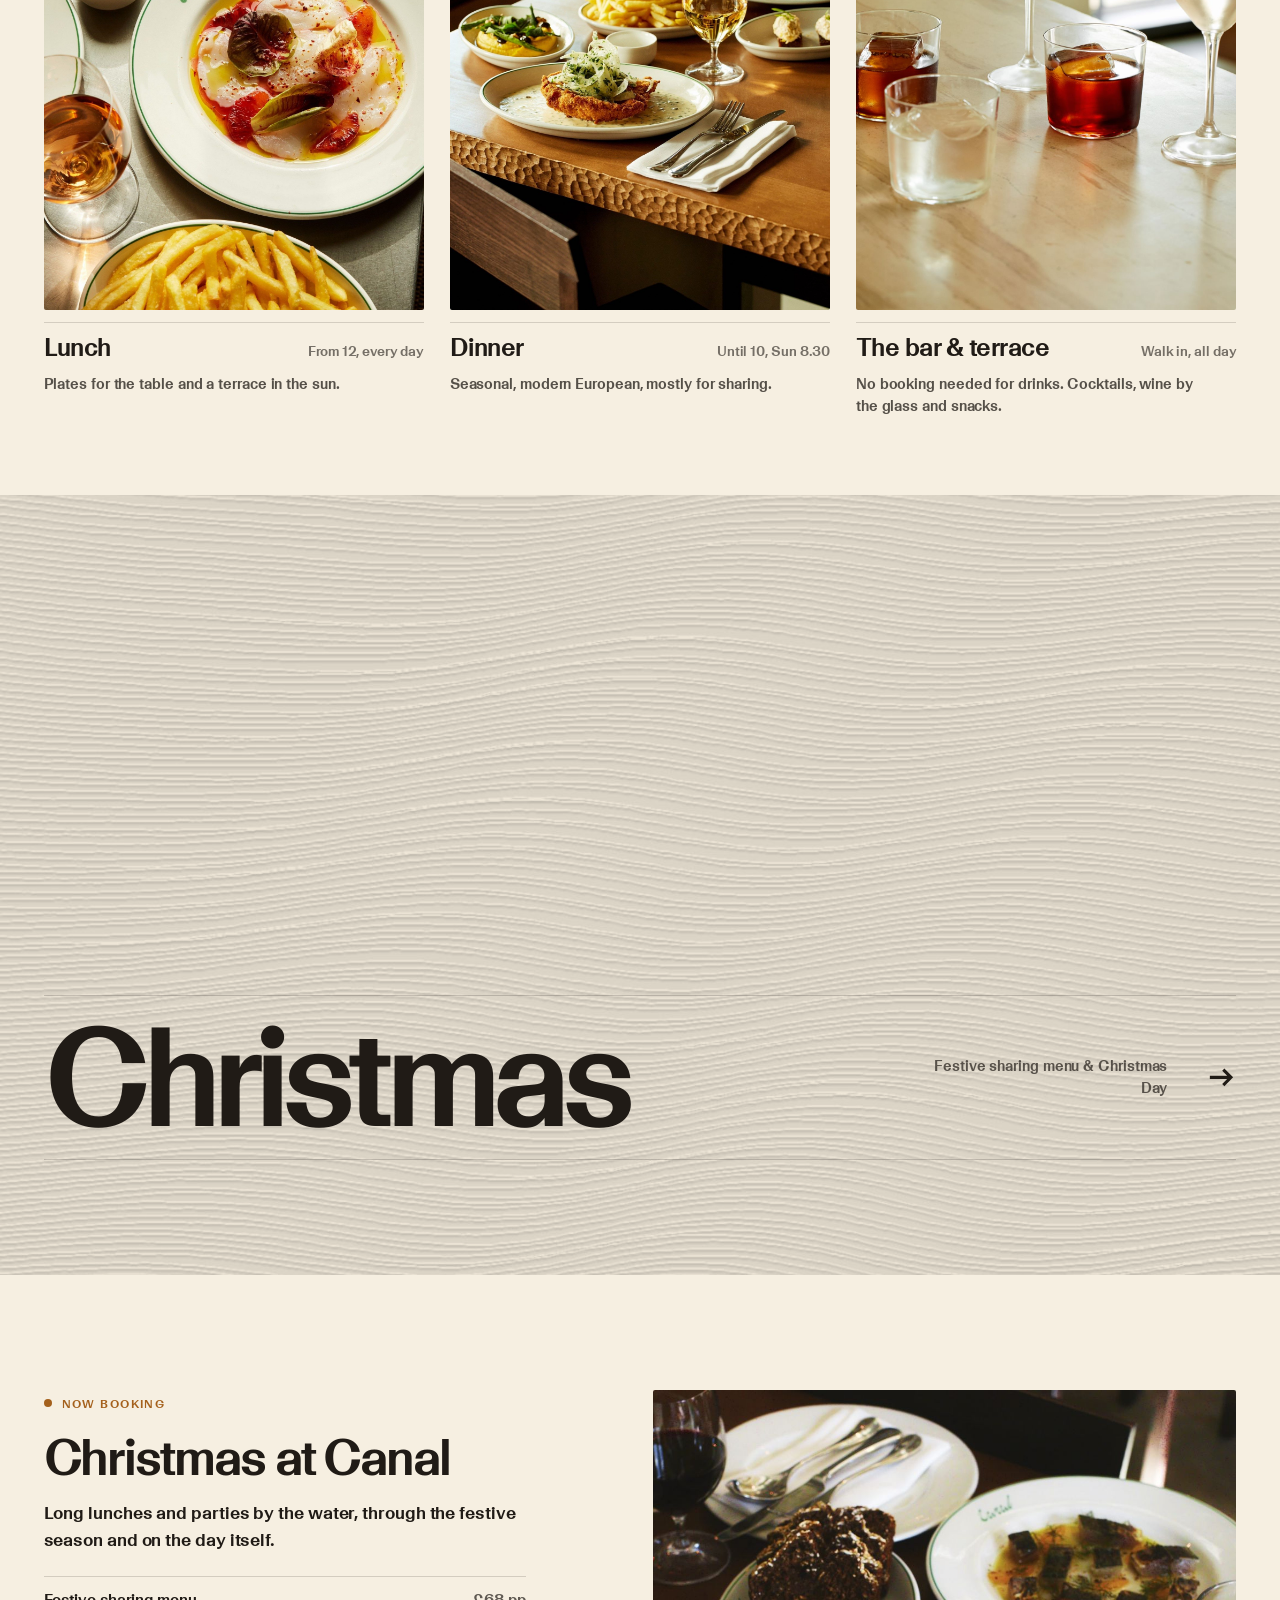
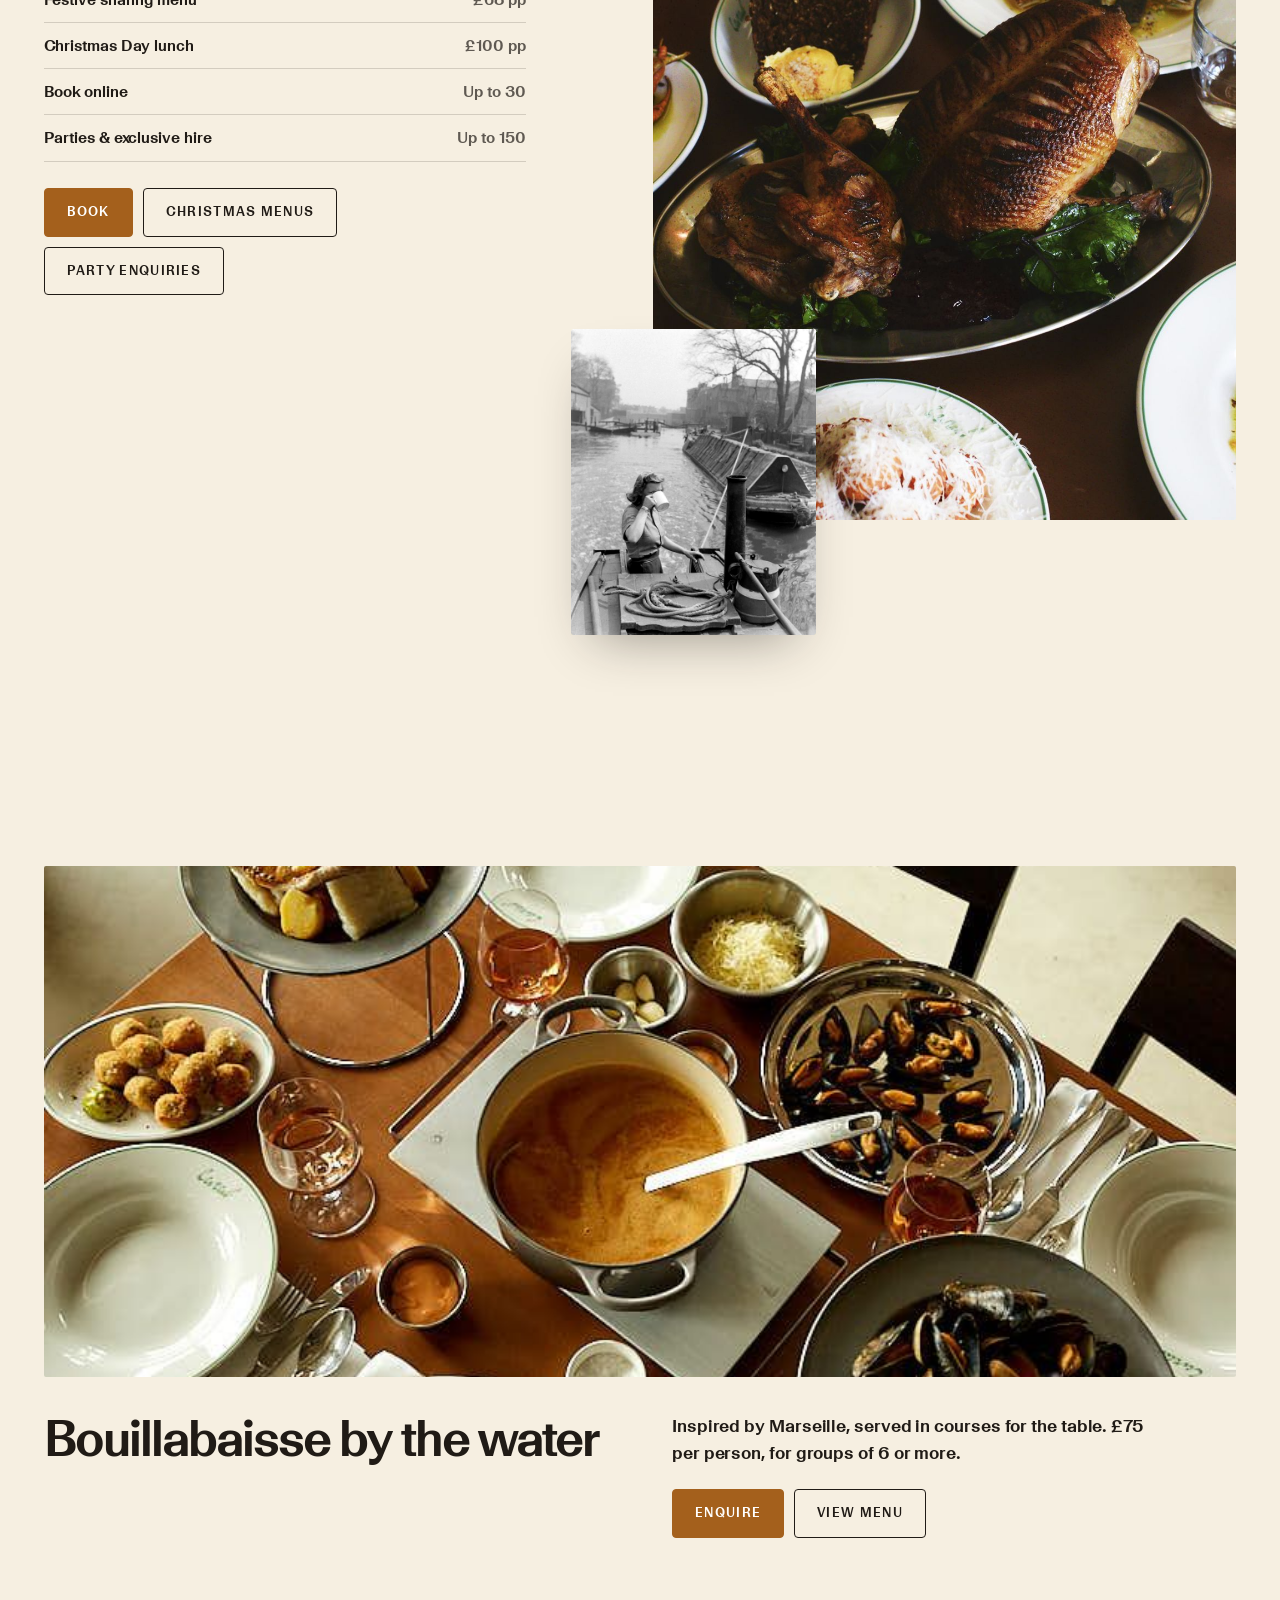
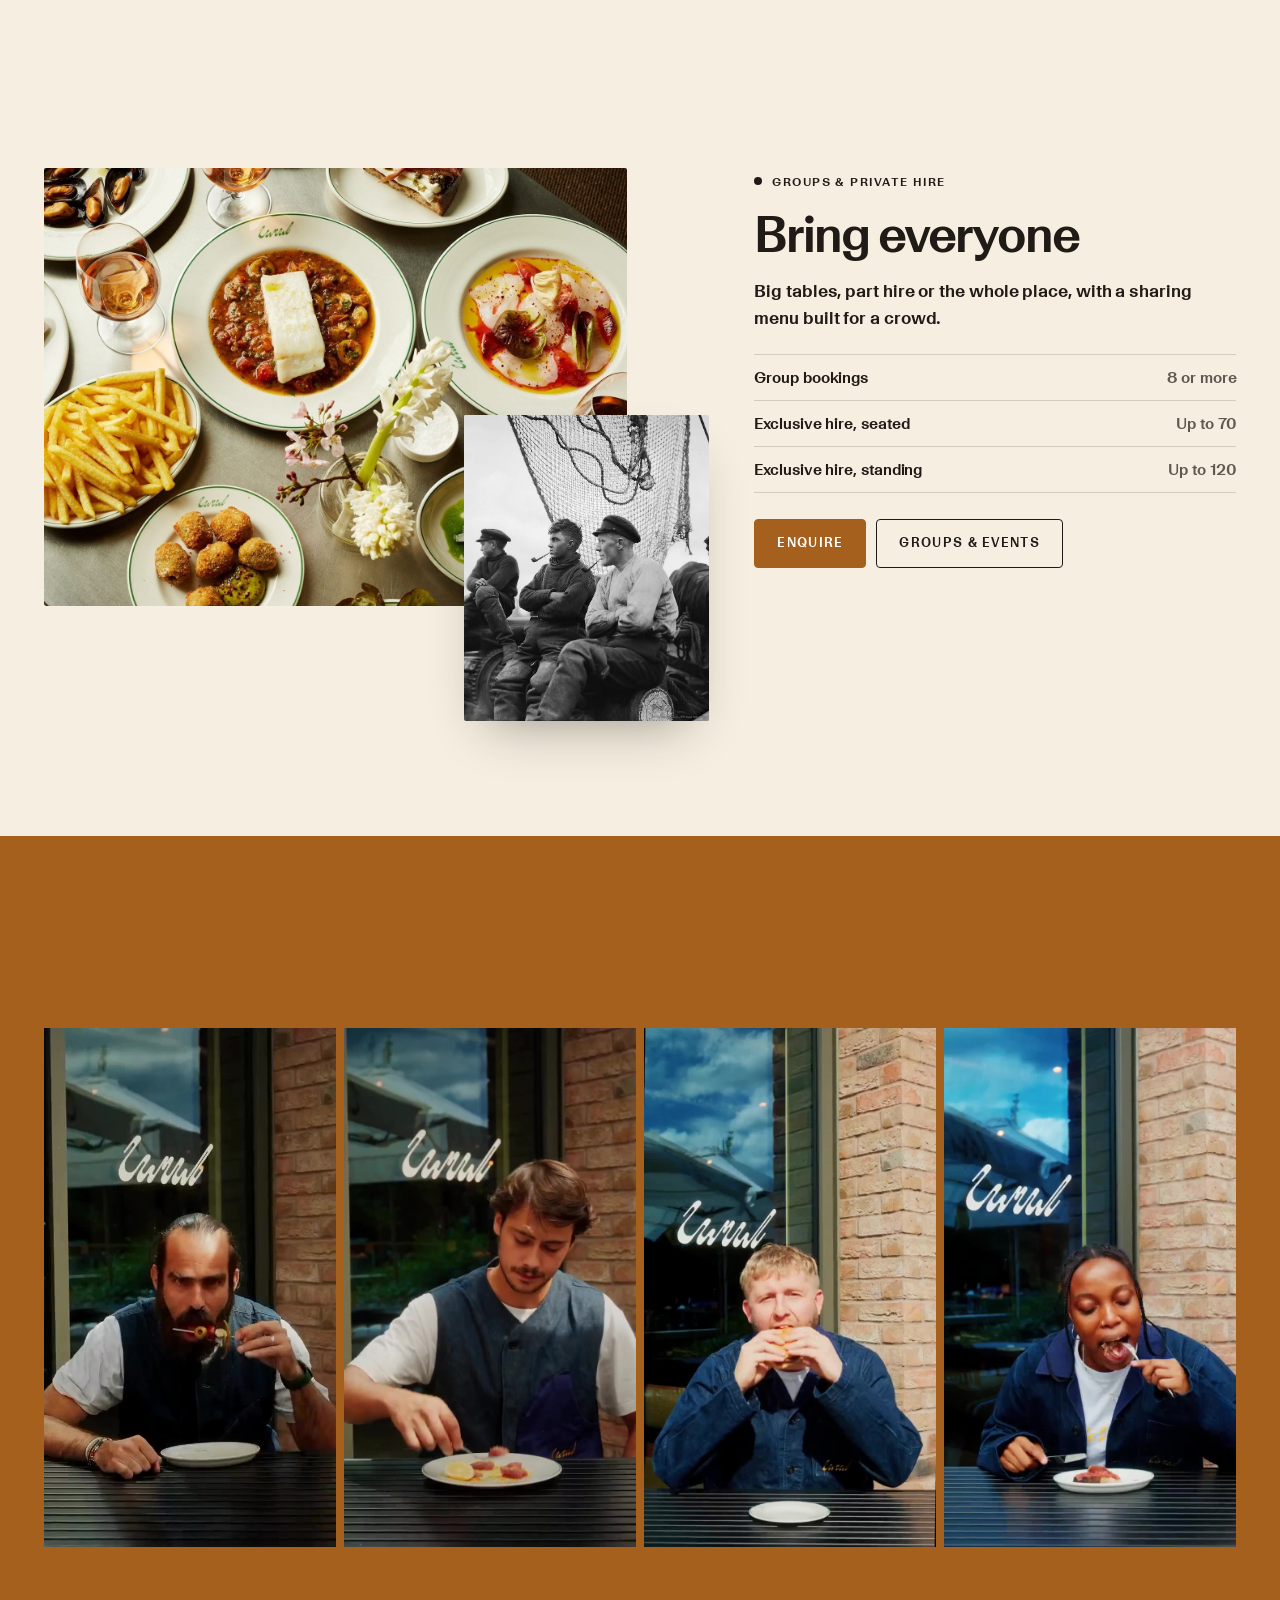
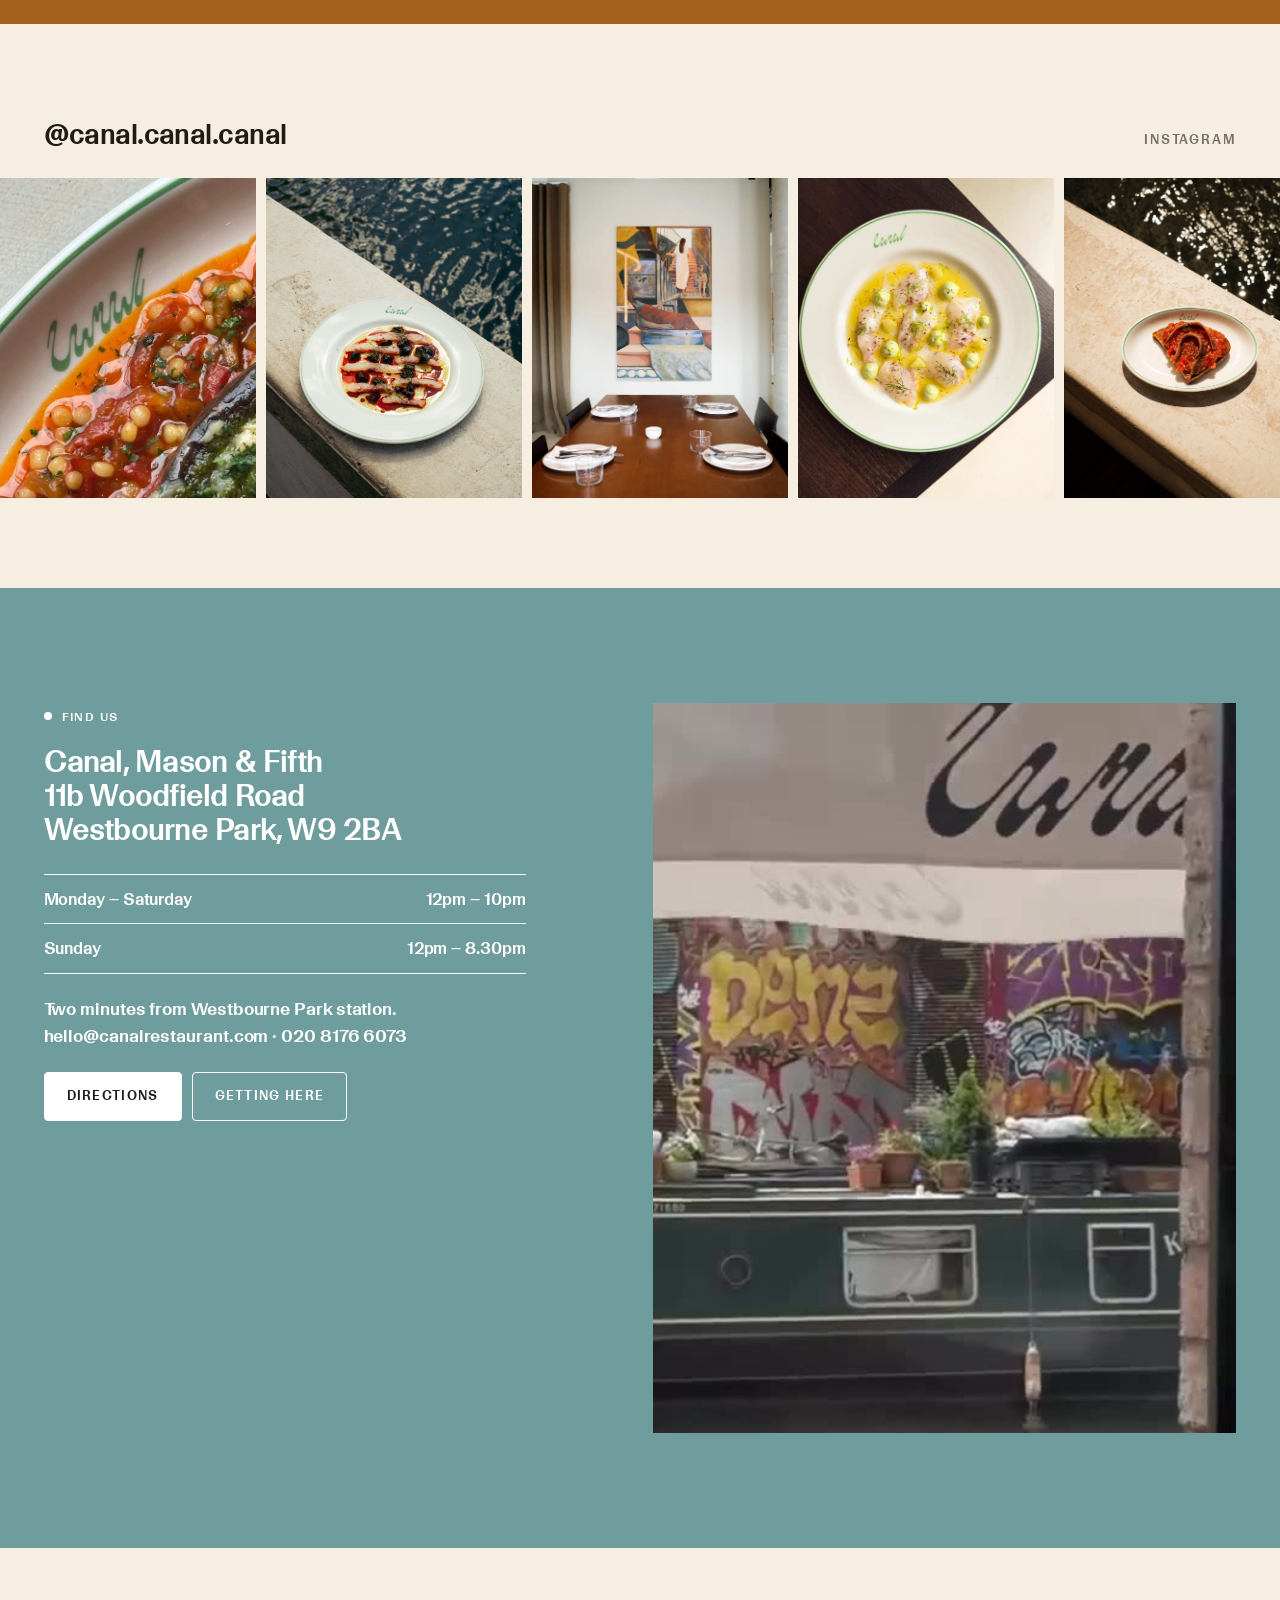
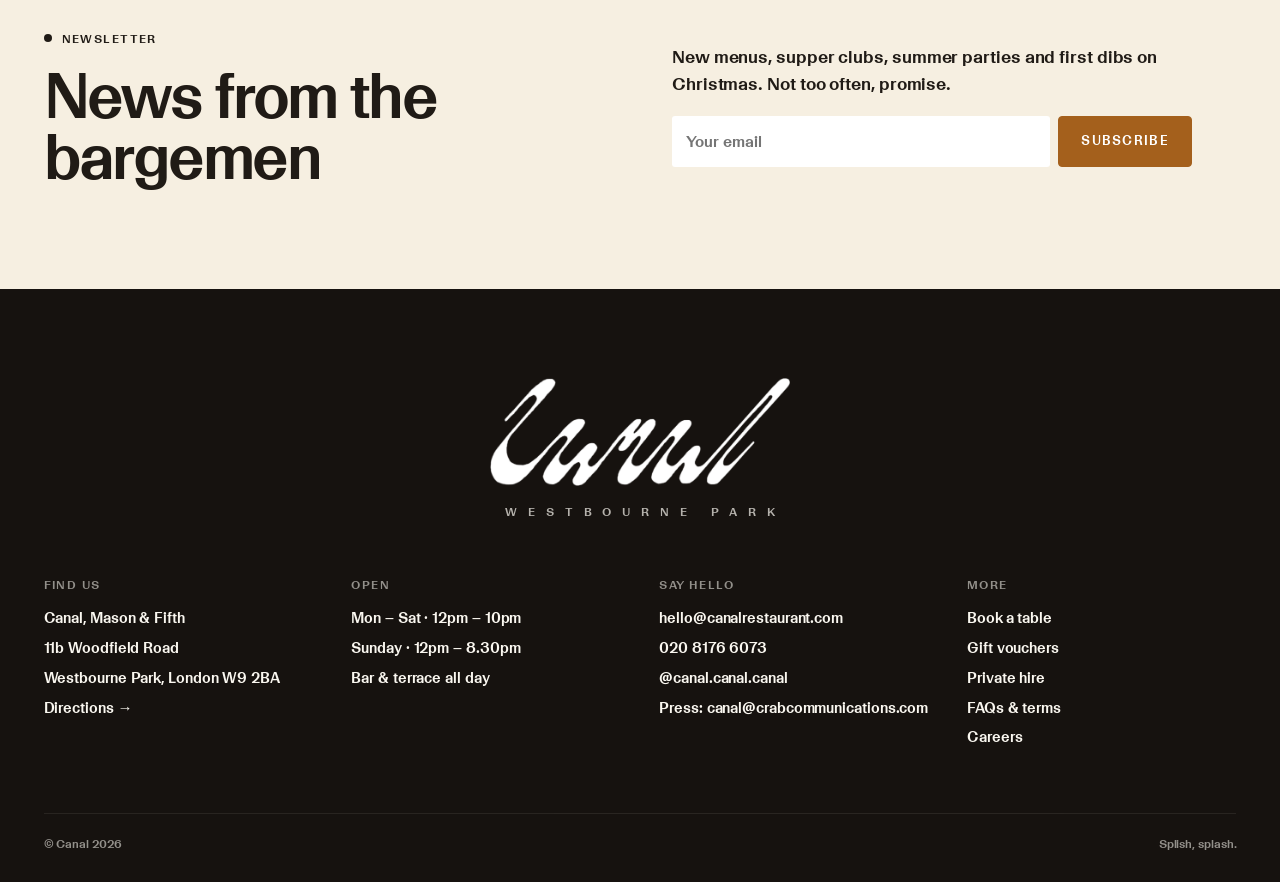
==== commit d7d69911: "Mobile: align swipe rows with page margin Co-Authored-By: Claude Opus 5.5 <noreply@anthropic.com> Cl" ====
--- a/index.html
+++ b/index.html
@@ -12,7 +12,7 @@
 <meta name="theme-color" content="#F8B830">
 <link rel="icon" href="img/logo-caramel.png">
 <link rel="preload" href="fonts/GeigyLLSub-Medium.woff" as="font" type="font/woff" crossorigin>
-<link rel="stylesheet" href="css/style.css?v=34">
+<link rel="stylesheet" href="css/style.css?v=35">
 <script type="application/ld+json">
 {"@context":"https://schema.org","@type":"Restaurant","name":"Canal","url":"https://www.canalrestaurant.com/",
 "telephone":"+442081766073","email":"hello@canalrestaurant.com","servesCuisine":"Modern European","priceRange":"££",
--- a/css/style.css
+++ b/css/style.css
@@ -775,3 +775,4 @@
   .feat .media,.feat.flip .media{order:-1 !important;margin-bottom:28px}
 }
 @media (max-width:900px){.team.swipe > .ph{flex:0 0 46%;scroll-snap-align:start}}
+@media (max-width:900px){.team.swipe{margin:0 !important;padding:0 var(--g) !important}}
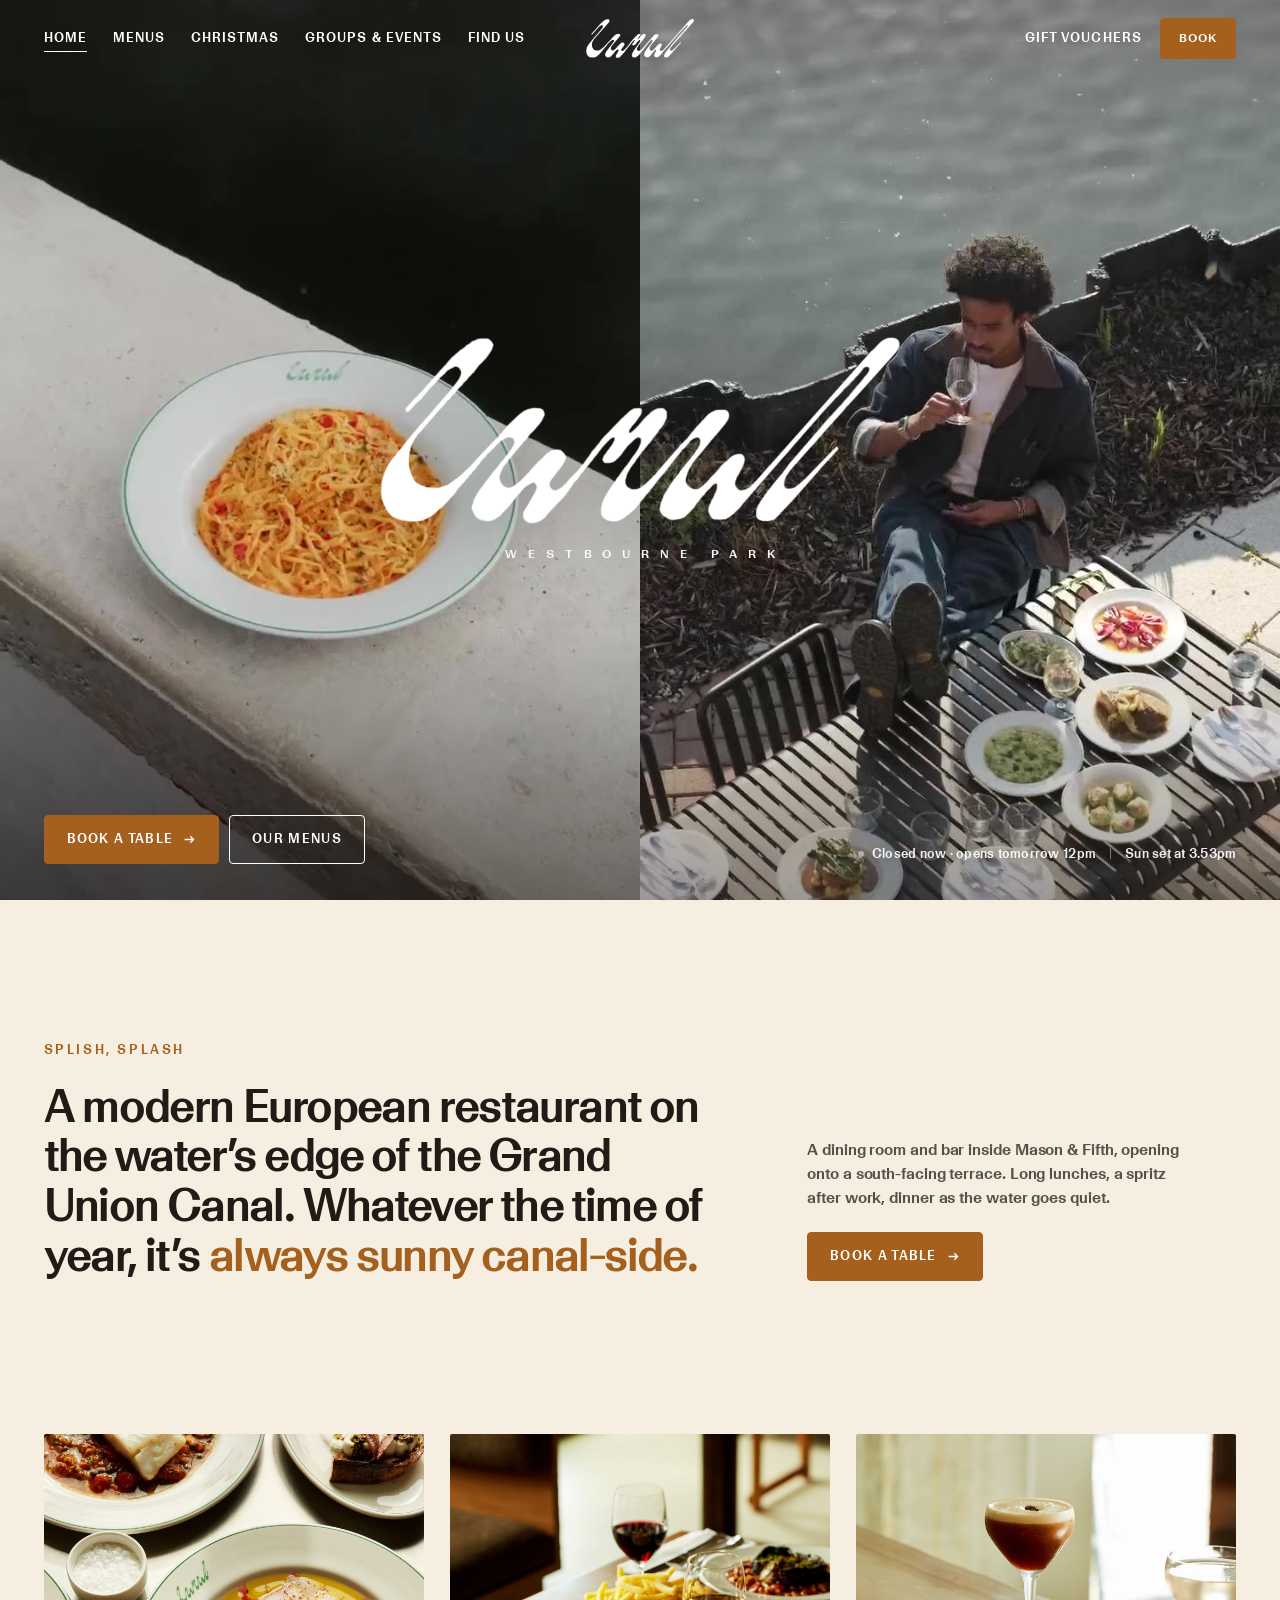
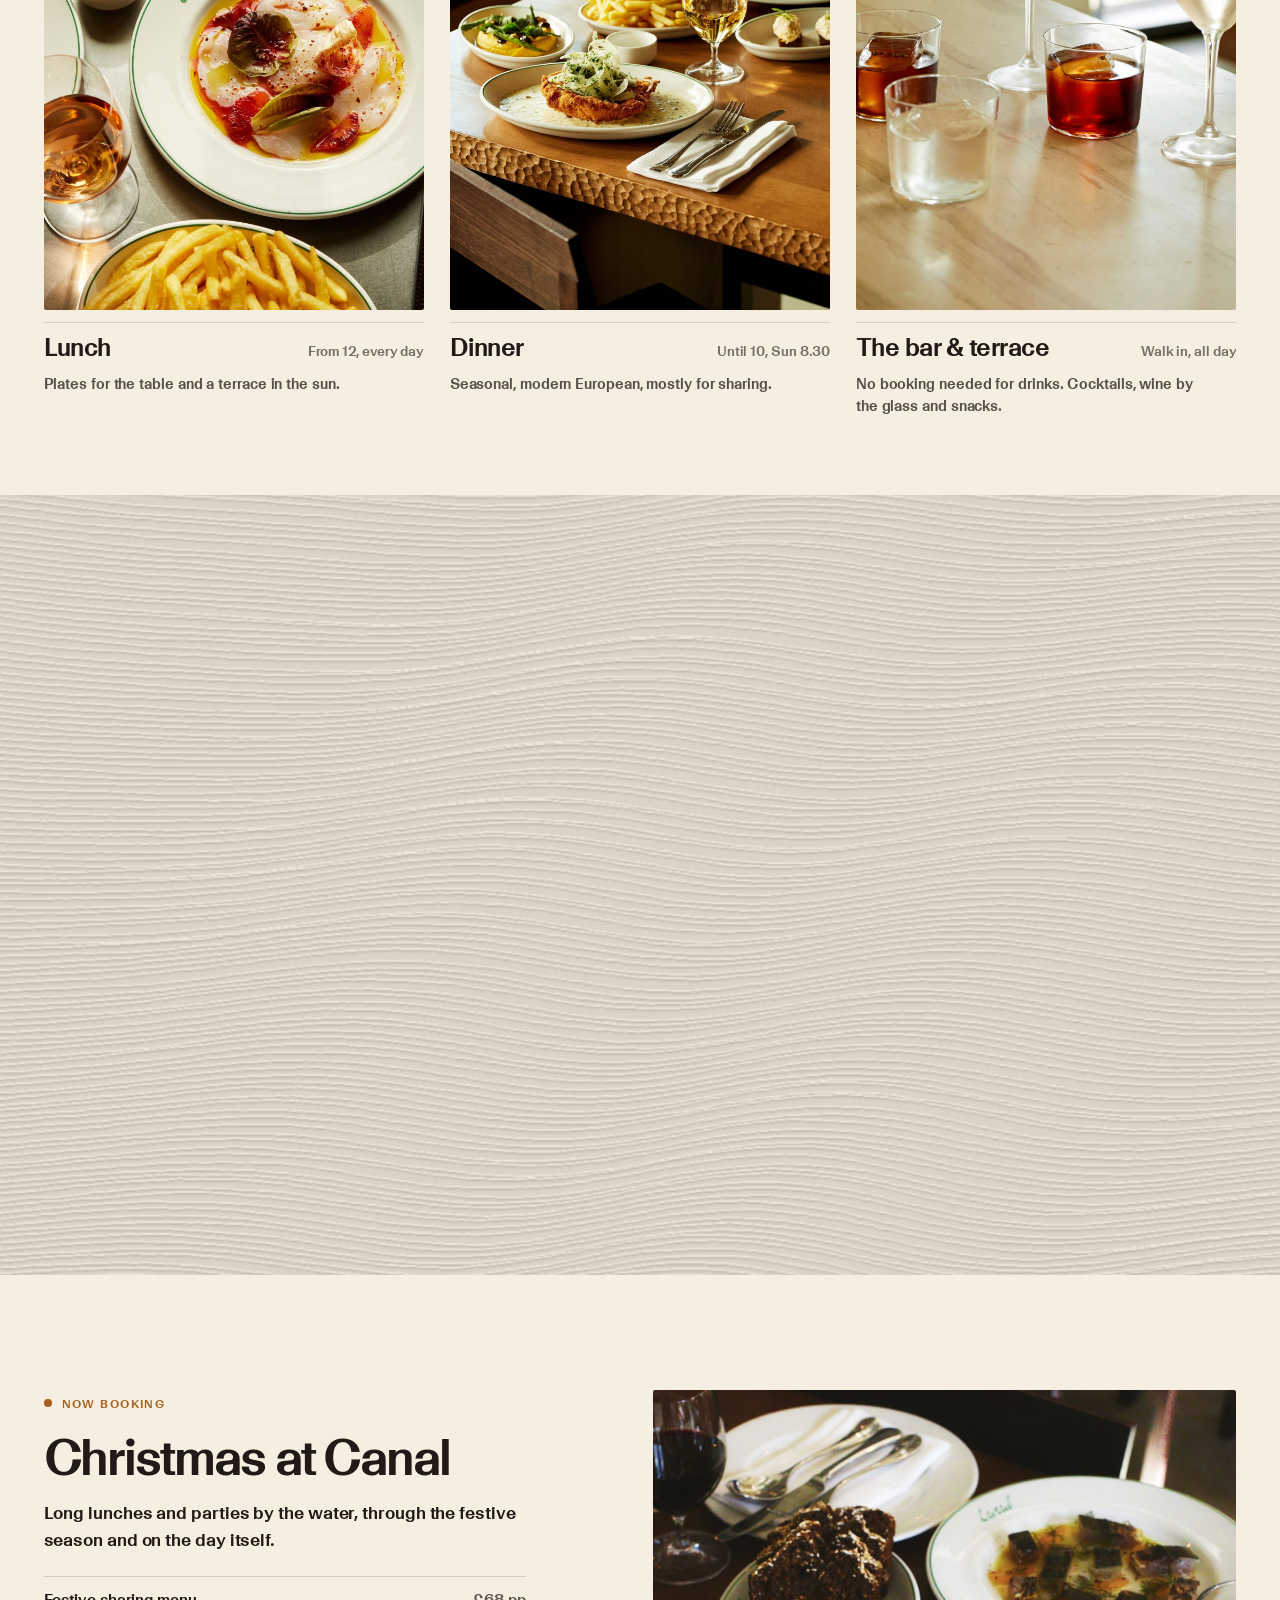
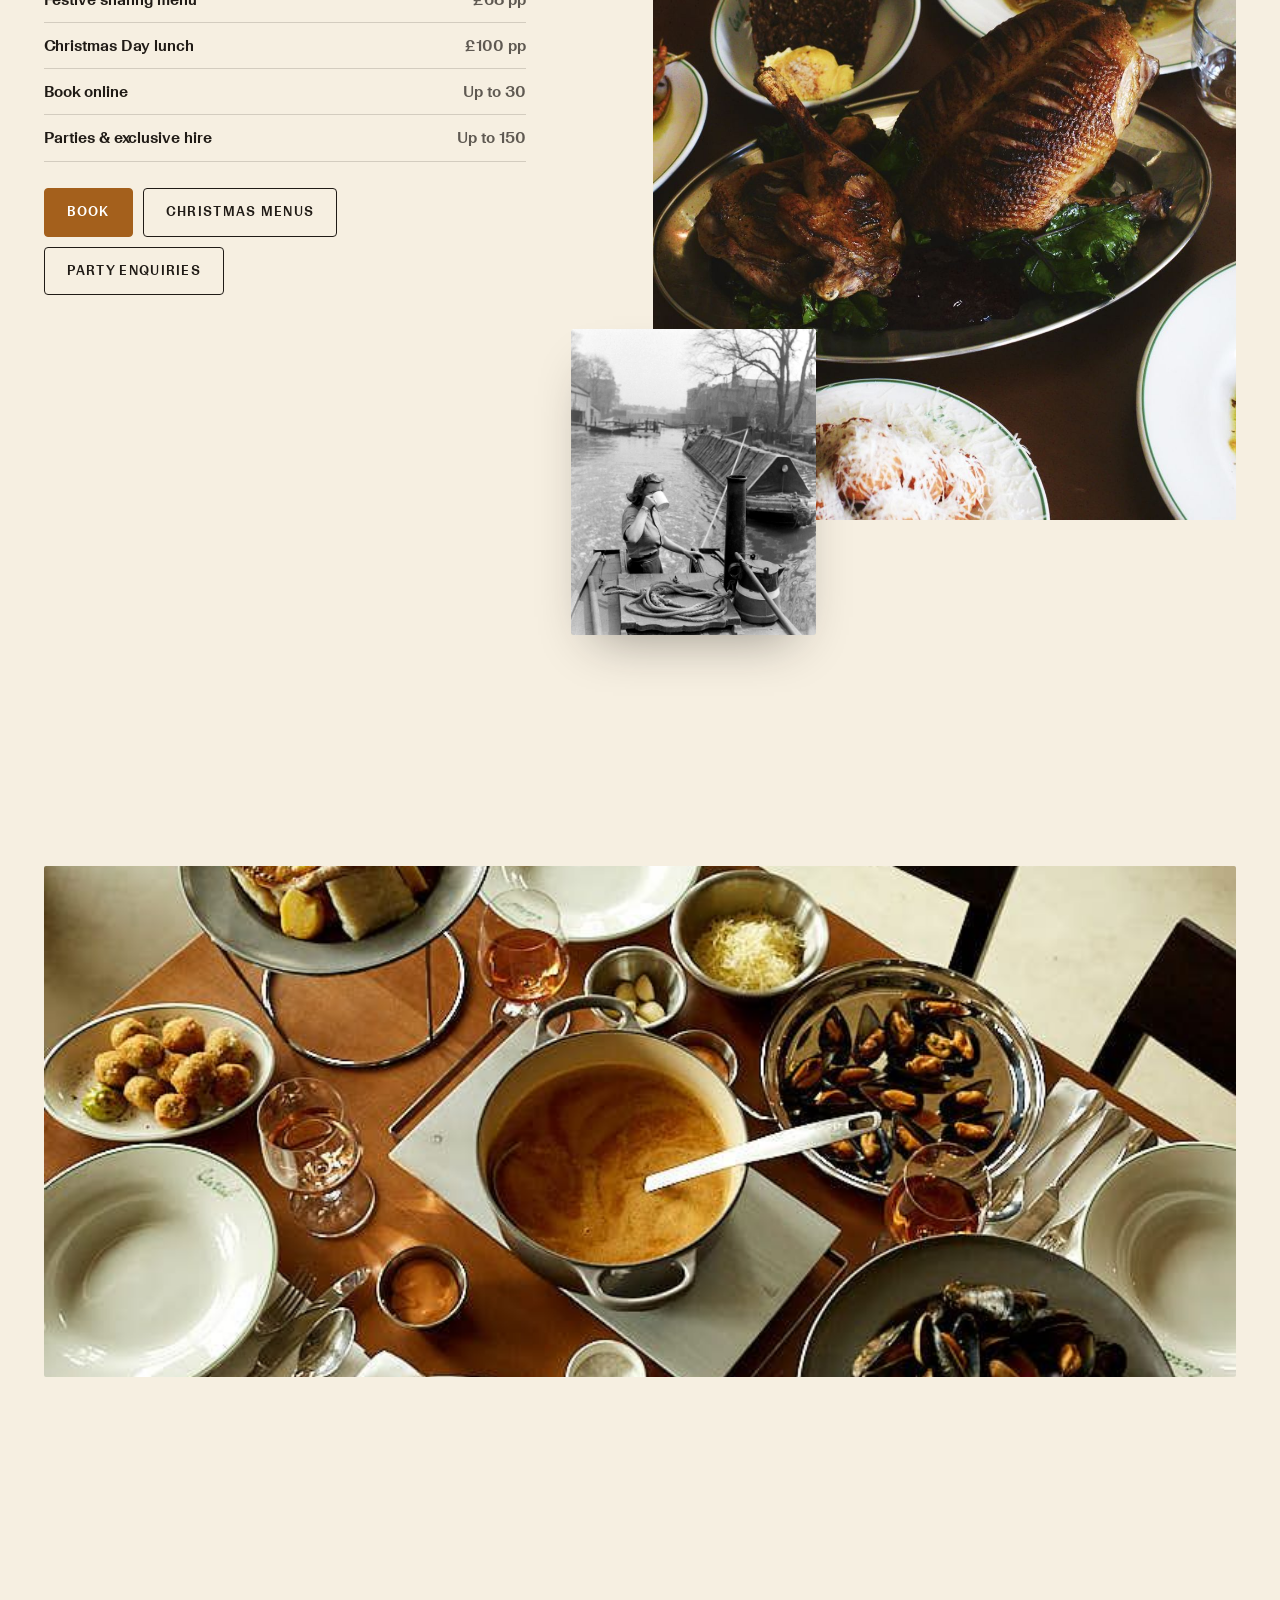
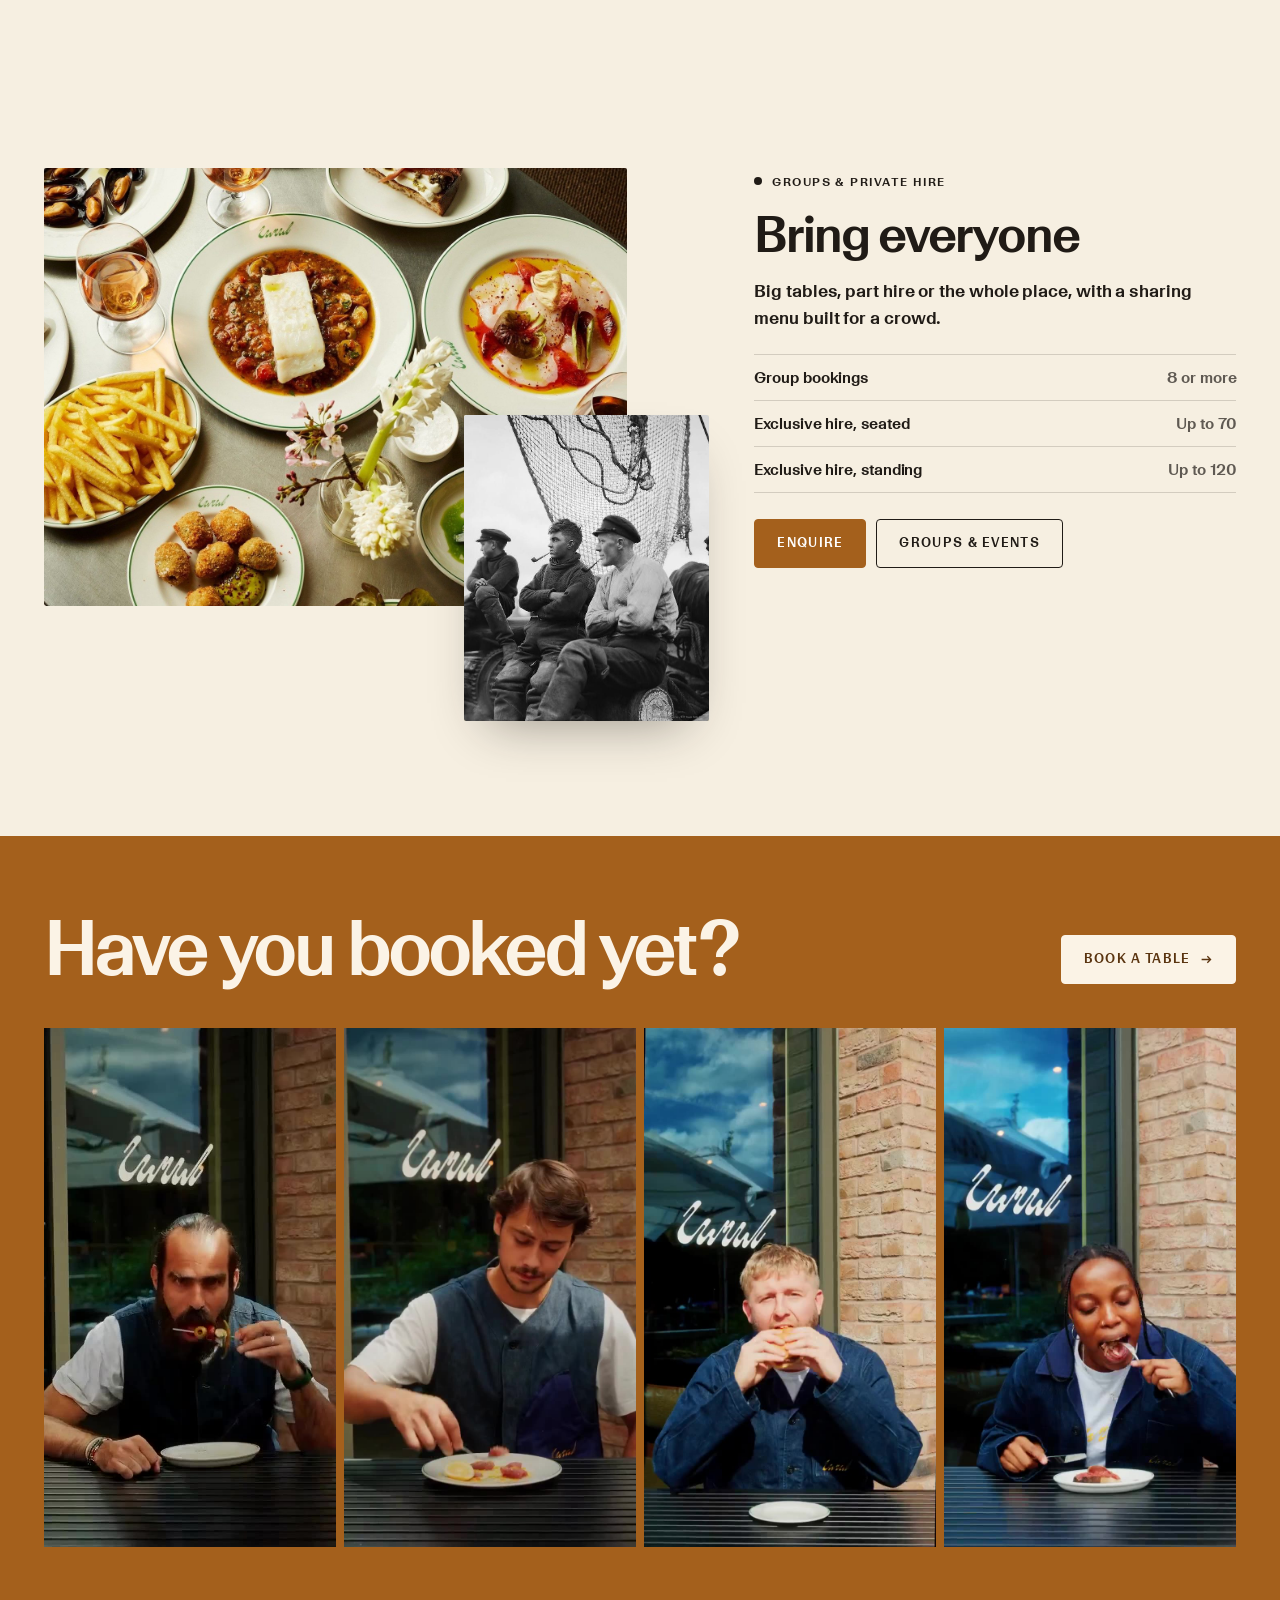
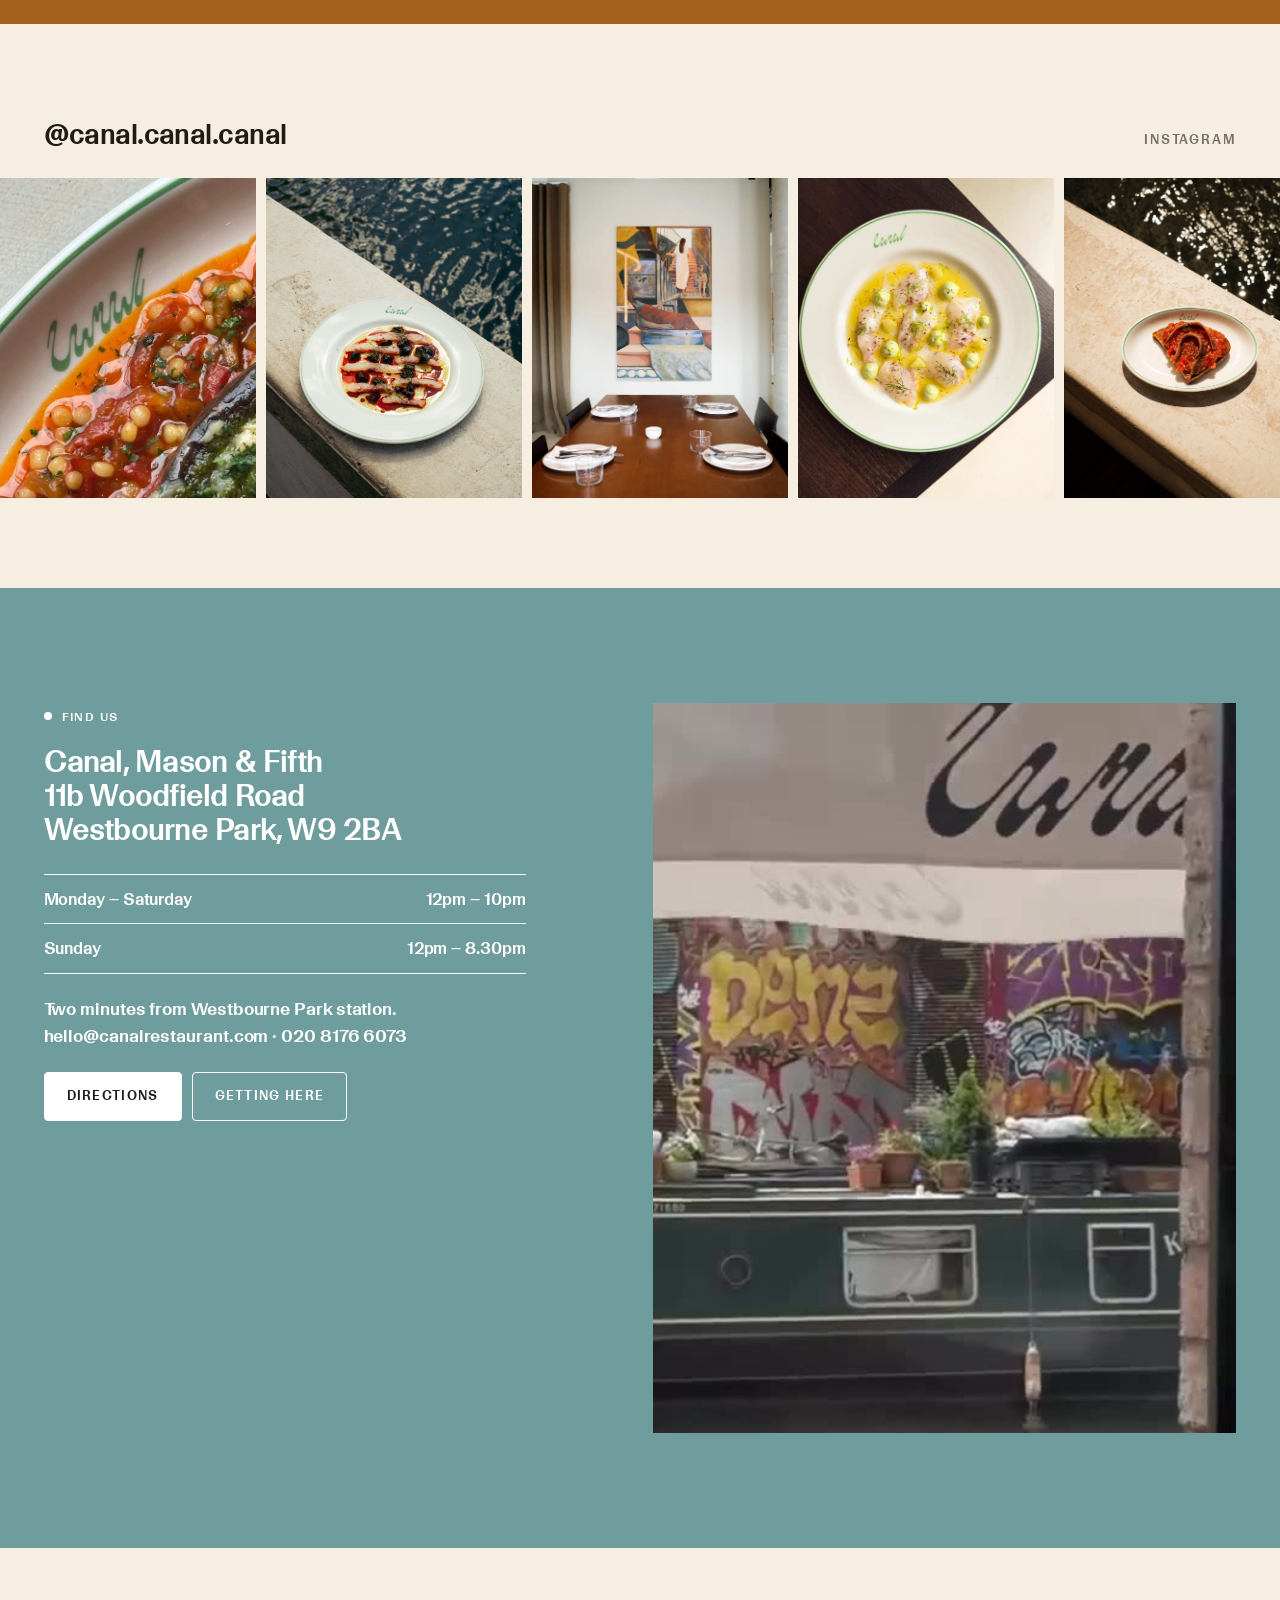
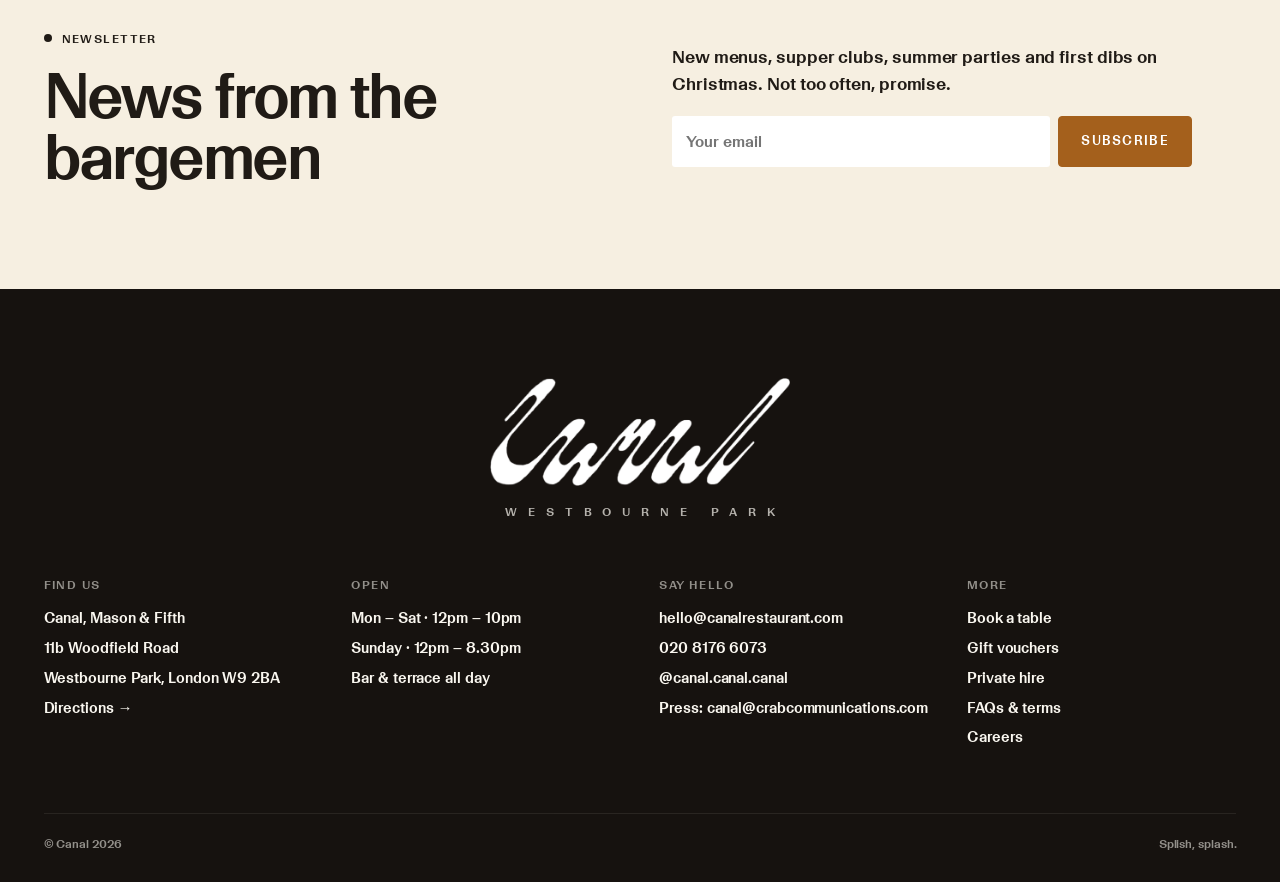
==== commit 585740ee: "Mobile: homepage staff row alignment Co-Authored-By: Claude Opus 5.5 <noreply@anthropic.com> Claude-" ====
--- a/index.html
+++ b/index.html
@@ -12,7 +12,7 @@
 <meta name="theme-color" content="#F8B830">
 <link rel="icon" href="img/logo-caramel.png">
 <link rel="preload" href="fonts/GeigyLLSub-Medium.woff" as="font" type="font/woff" crossorigin>
-<link rel="stylesheet" href="css/style.css?v=35">
+<link rel="stylesheet" href="css/style.css?v=36">
 <script type="application/ld+json">
 {"@context":"https://schema.org","@type":"Restaurant","name":"Canal","url":"https://www.canalrestaurant.com/",
 "telephone":"+442081766073","email":"hello@canalrestaurant.com","servesCuisine":"Modern European","priceRange":"££",
--- a/css/style.css
+++ b/css/style.css
@@ -776,3 +776,4 @@
 }
 @media (max-width:900px){.team.swipe > .ph{flex:0 0 46%;scroll-snap-align:start}}
 @media (max-width:900px){.team.swipe{margin:0 !important;padding:0 var(--g) !important}}
+@media (max-width:900px){.wrap .team.swipe{margin:0 calc(-1 * var(--g)) !important}}
